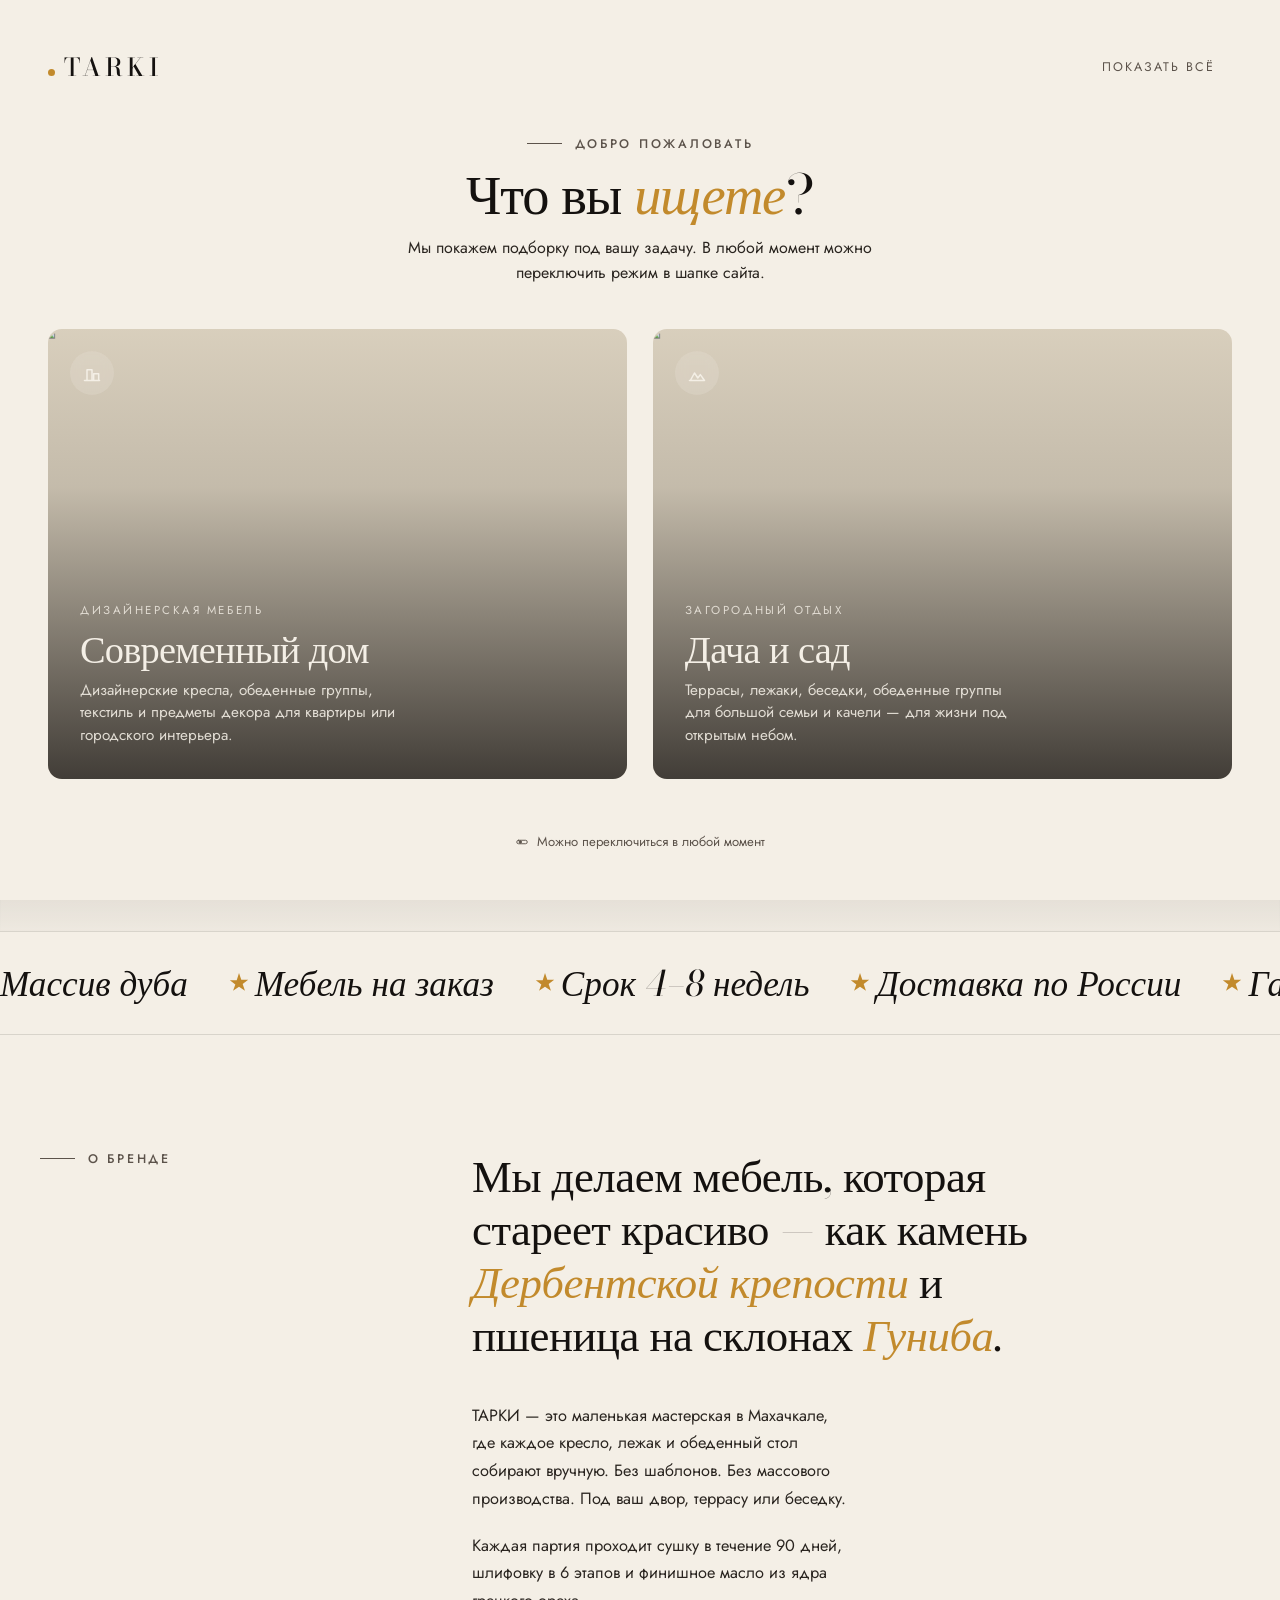
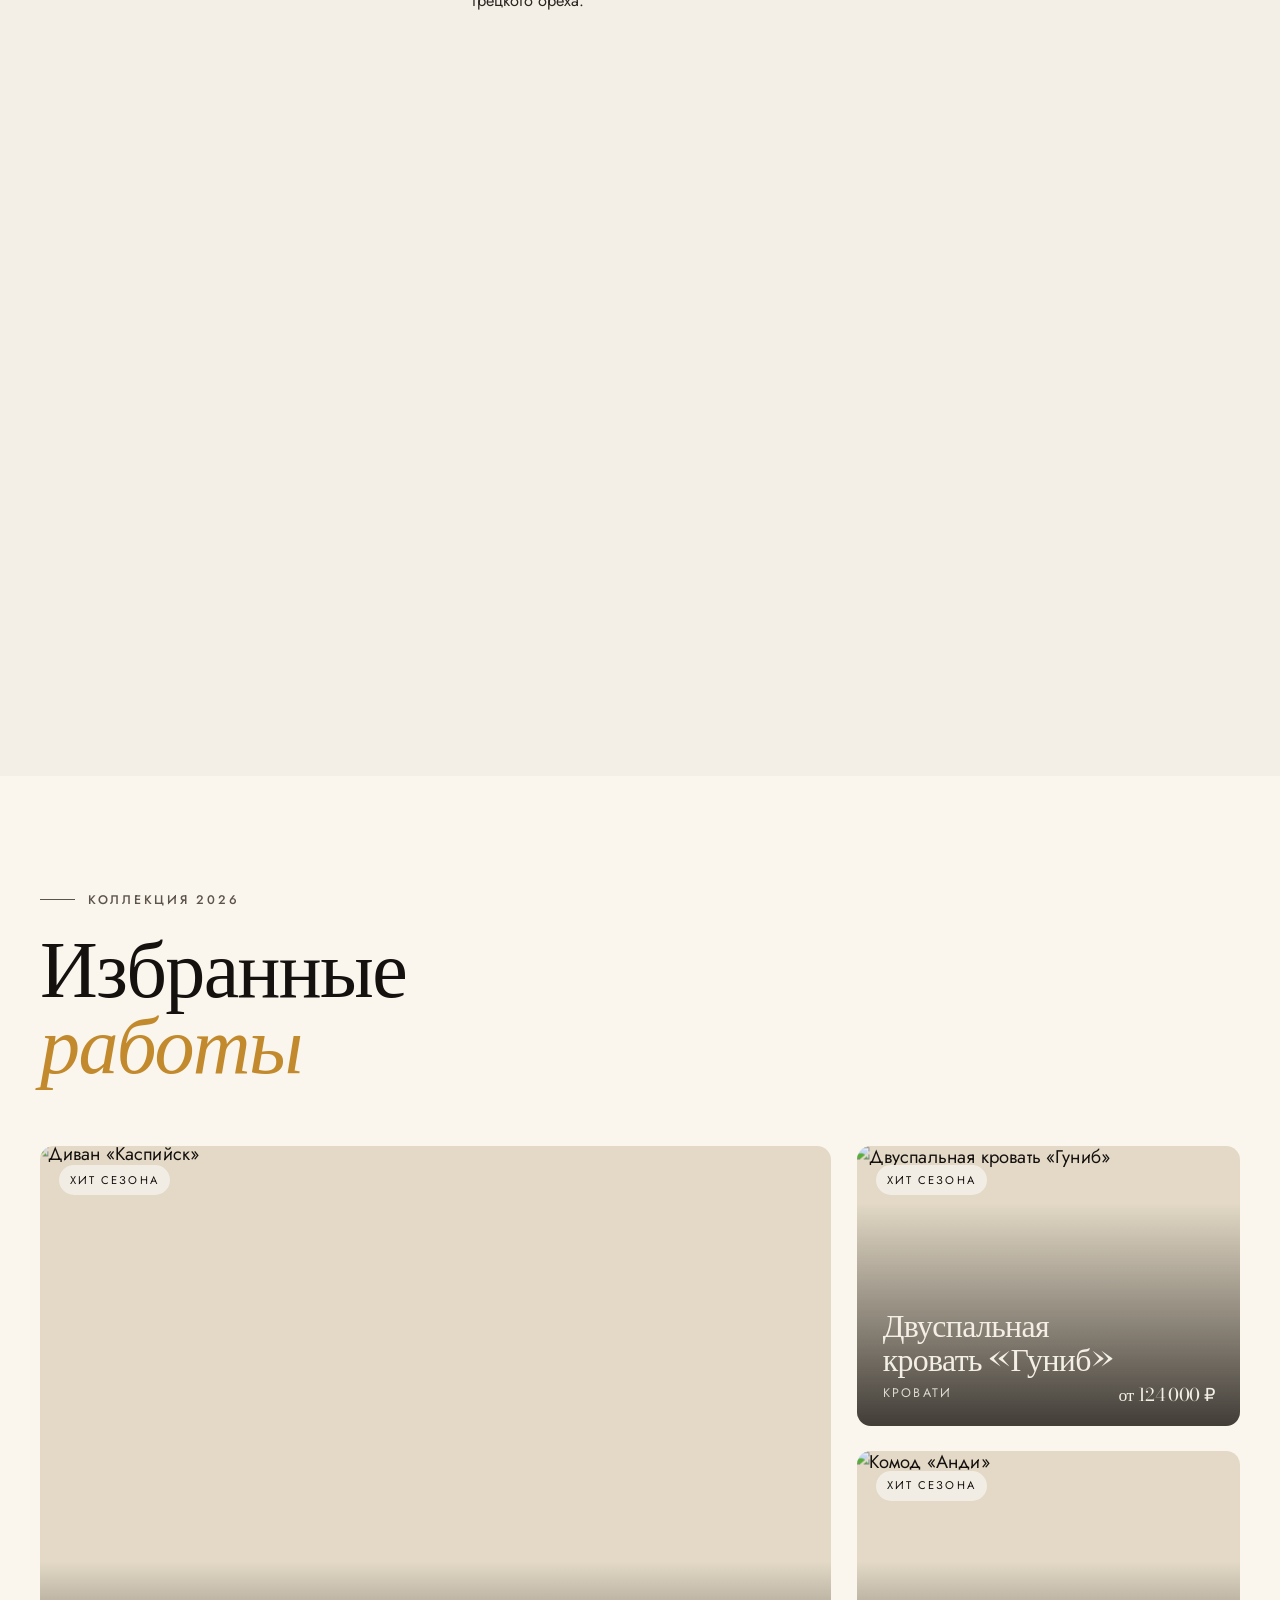
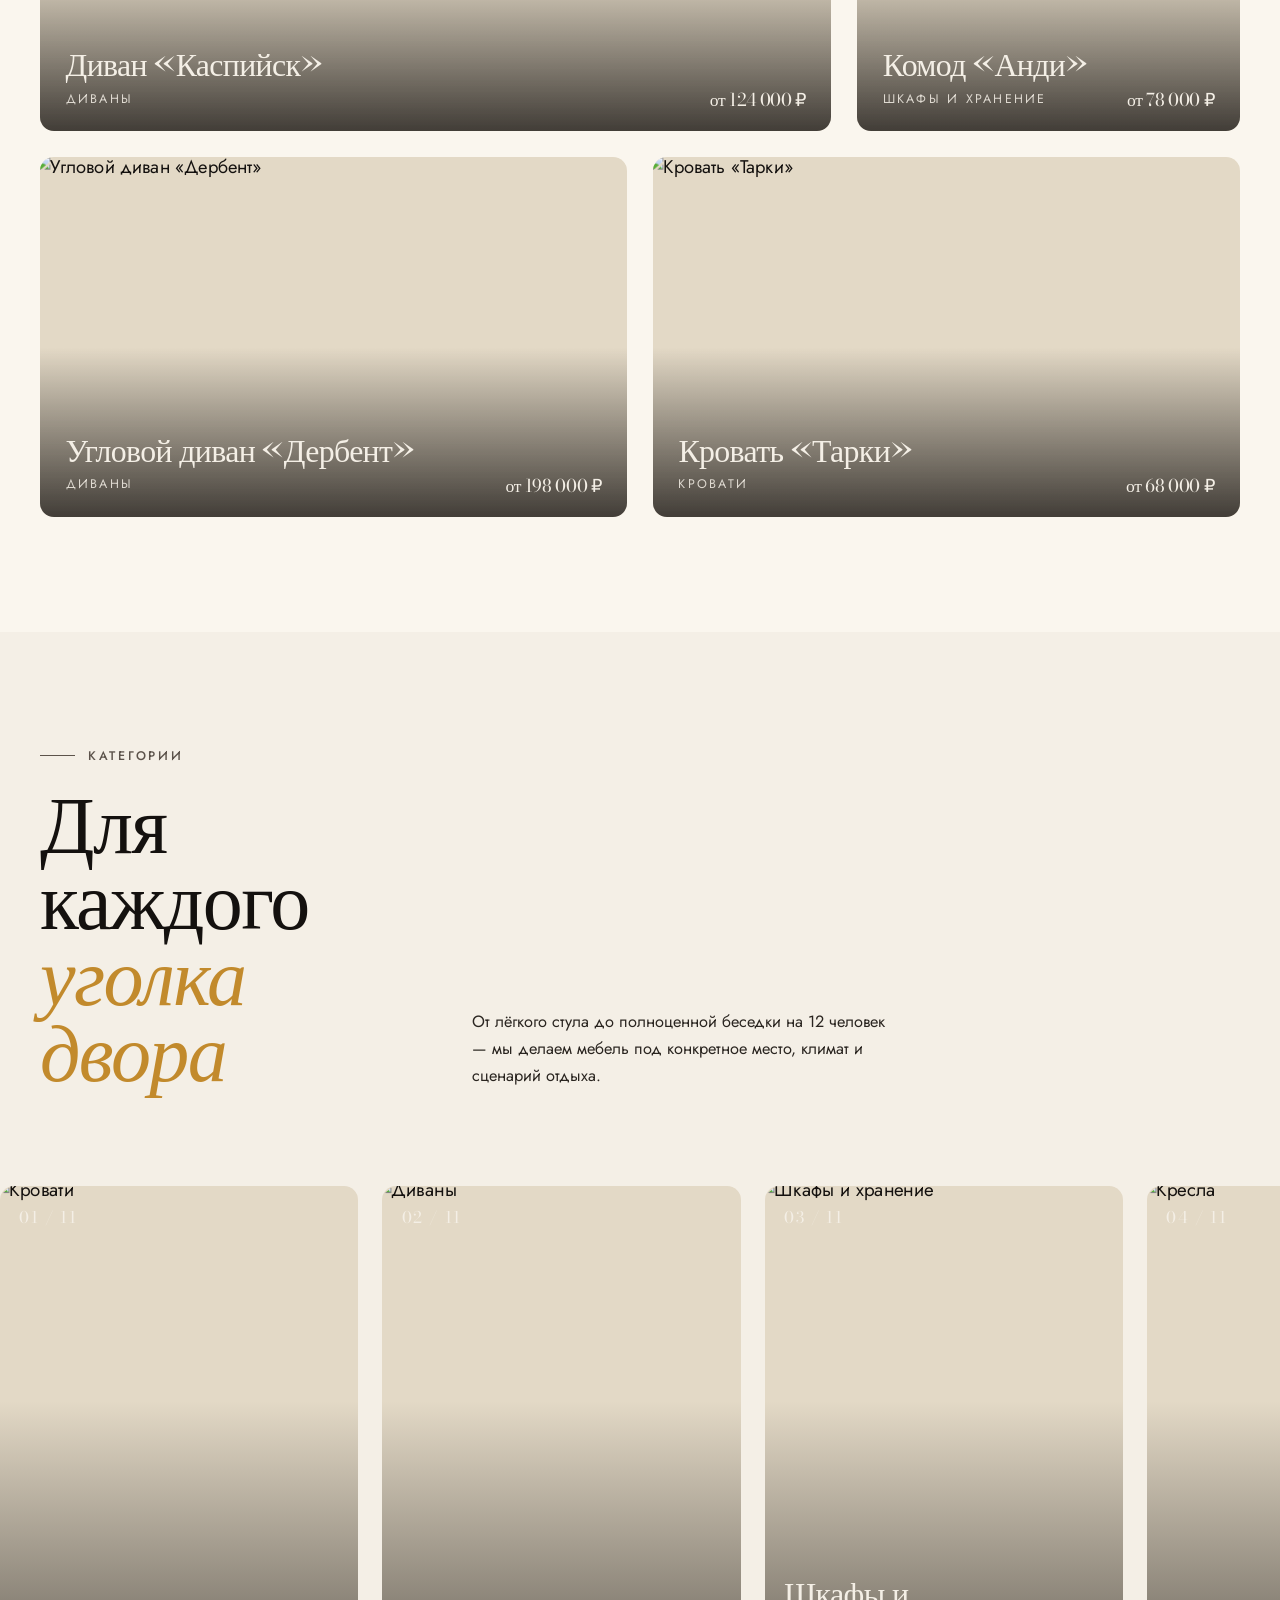
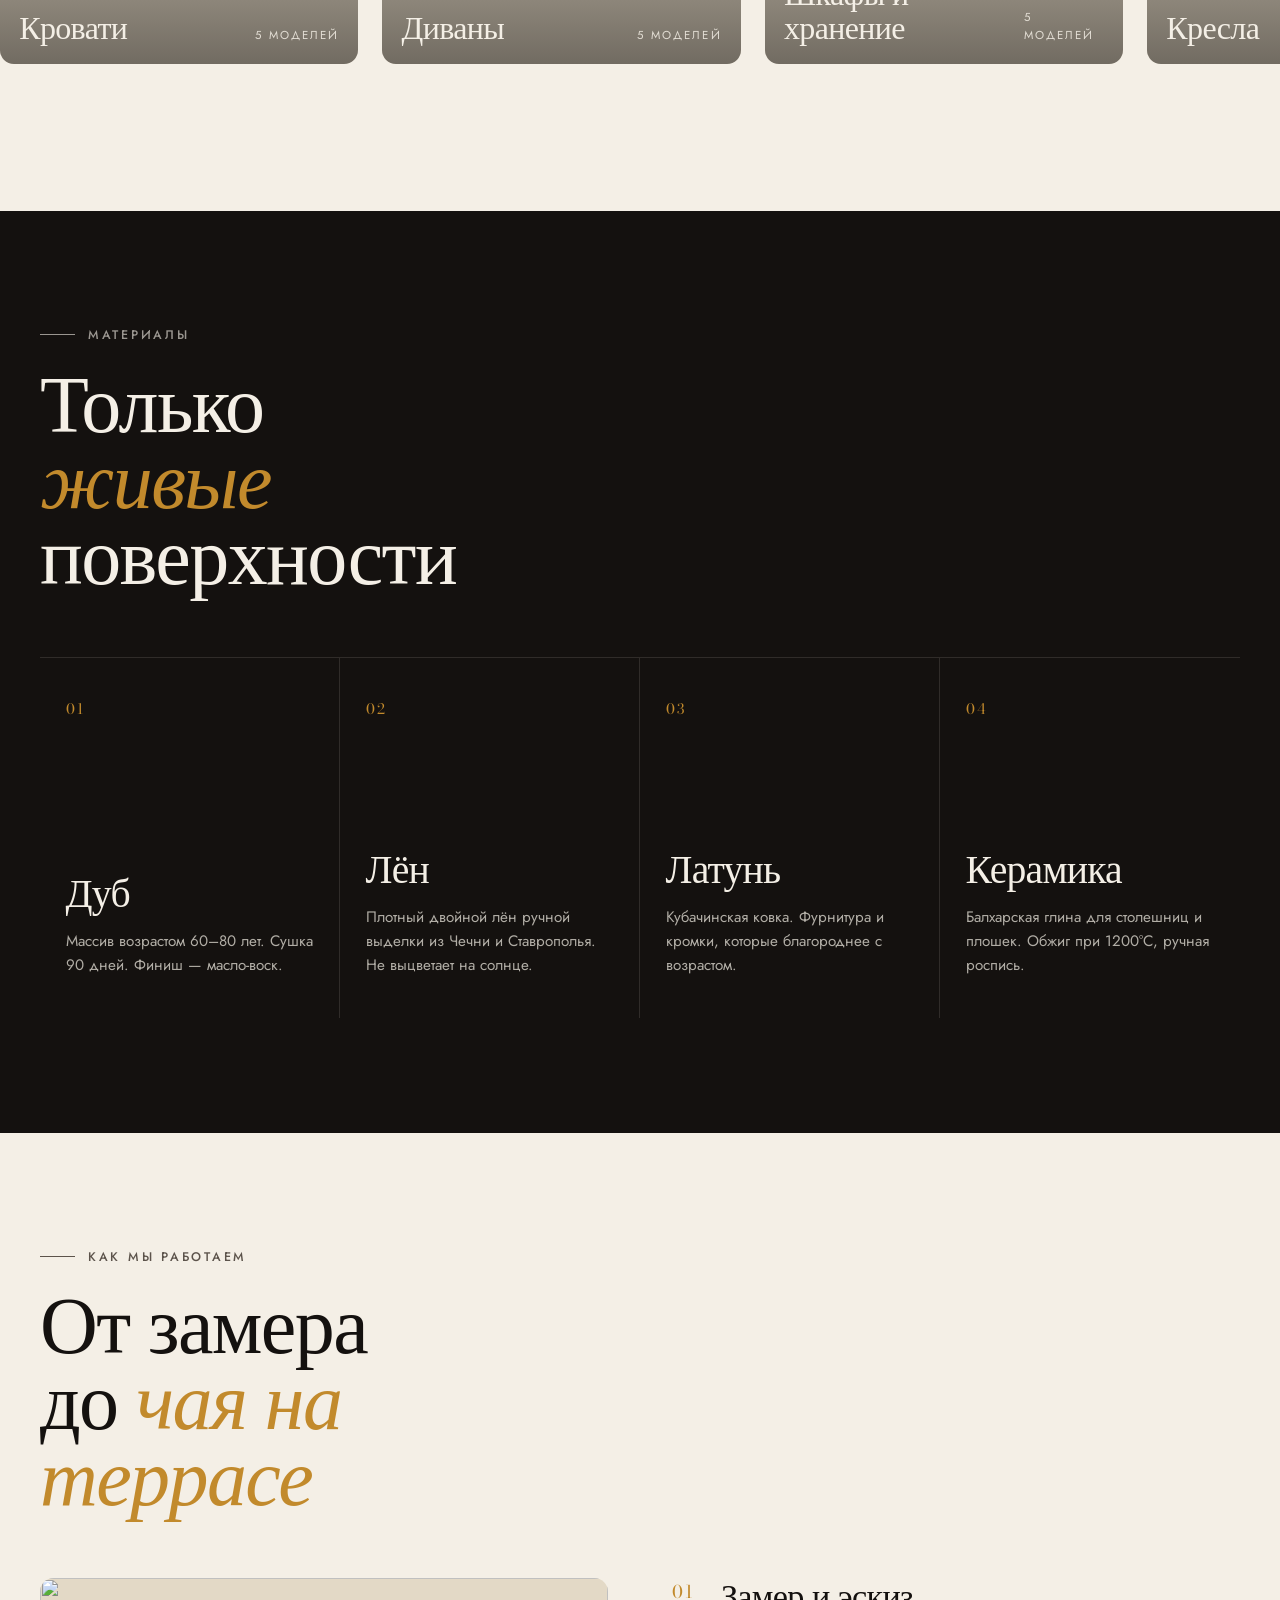
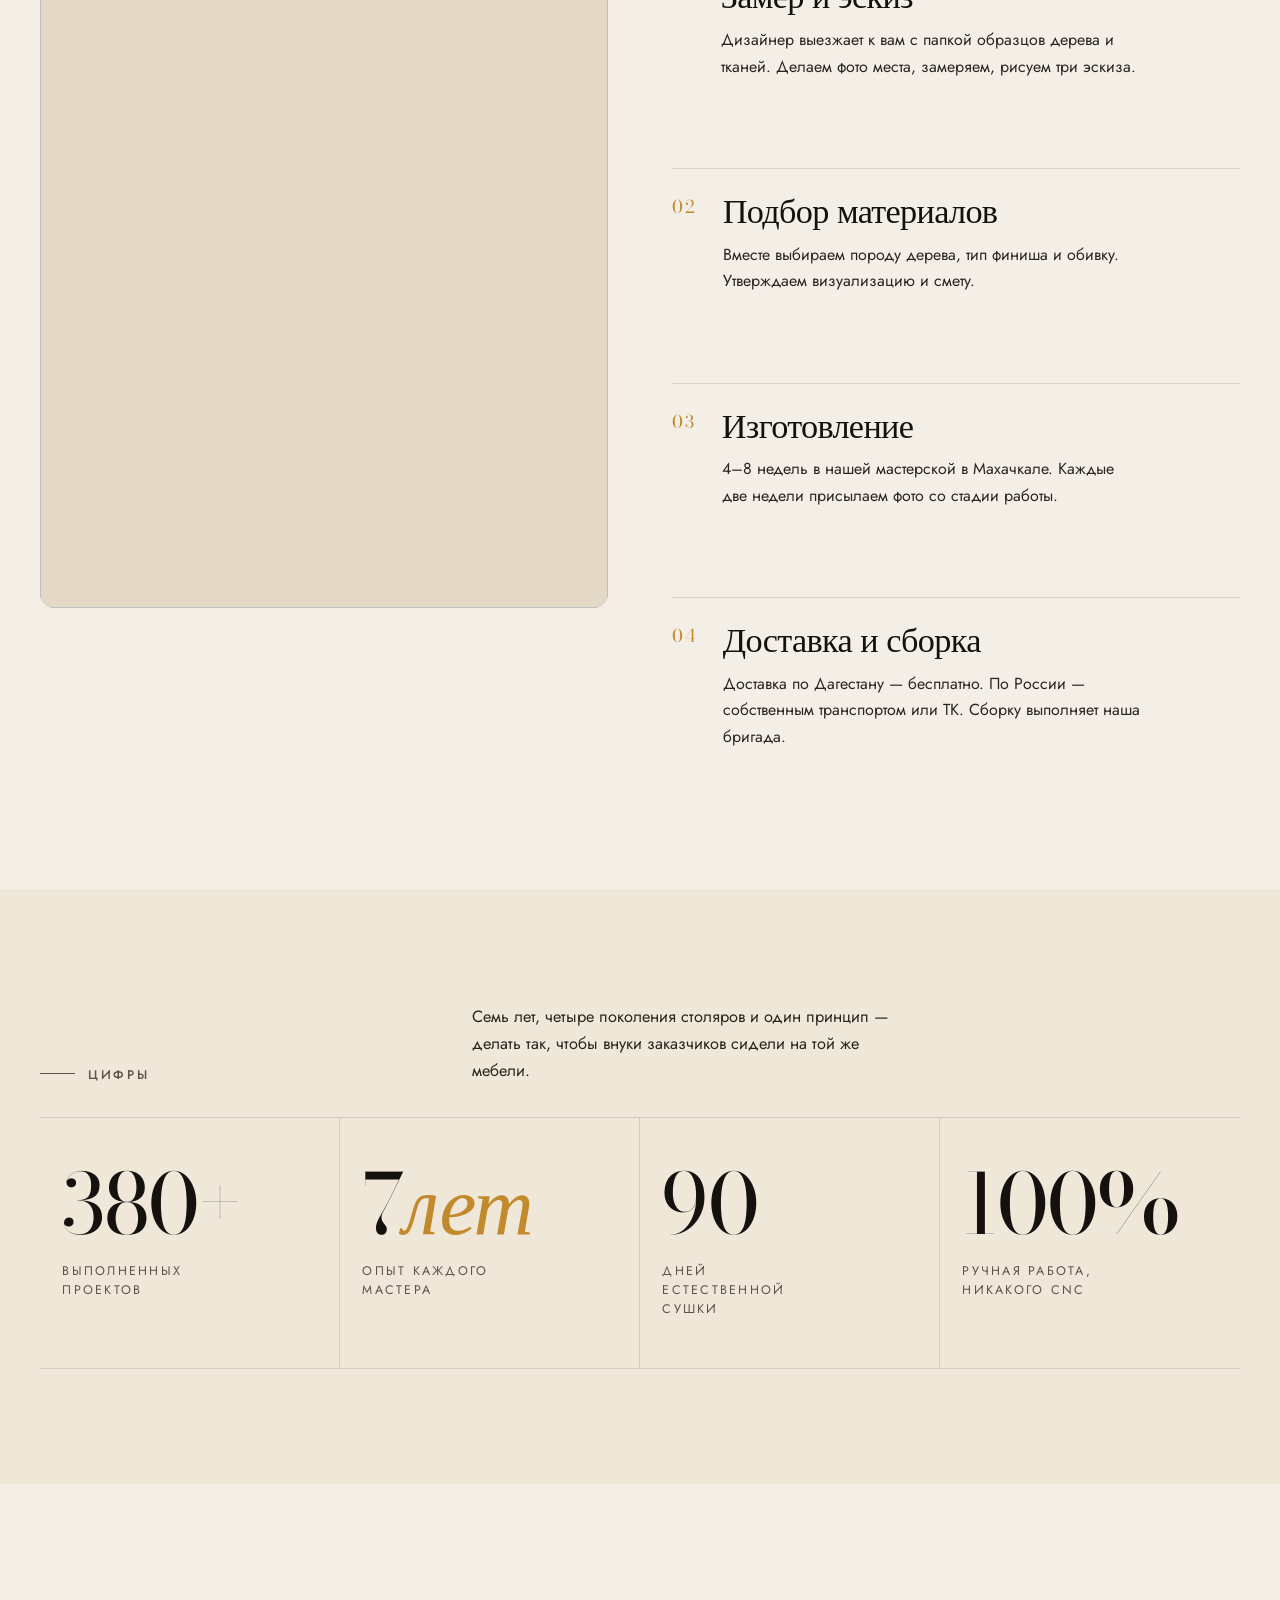
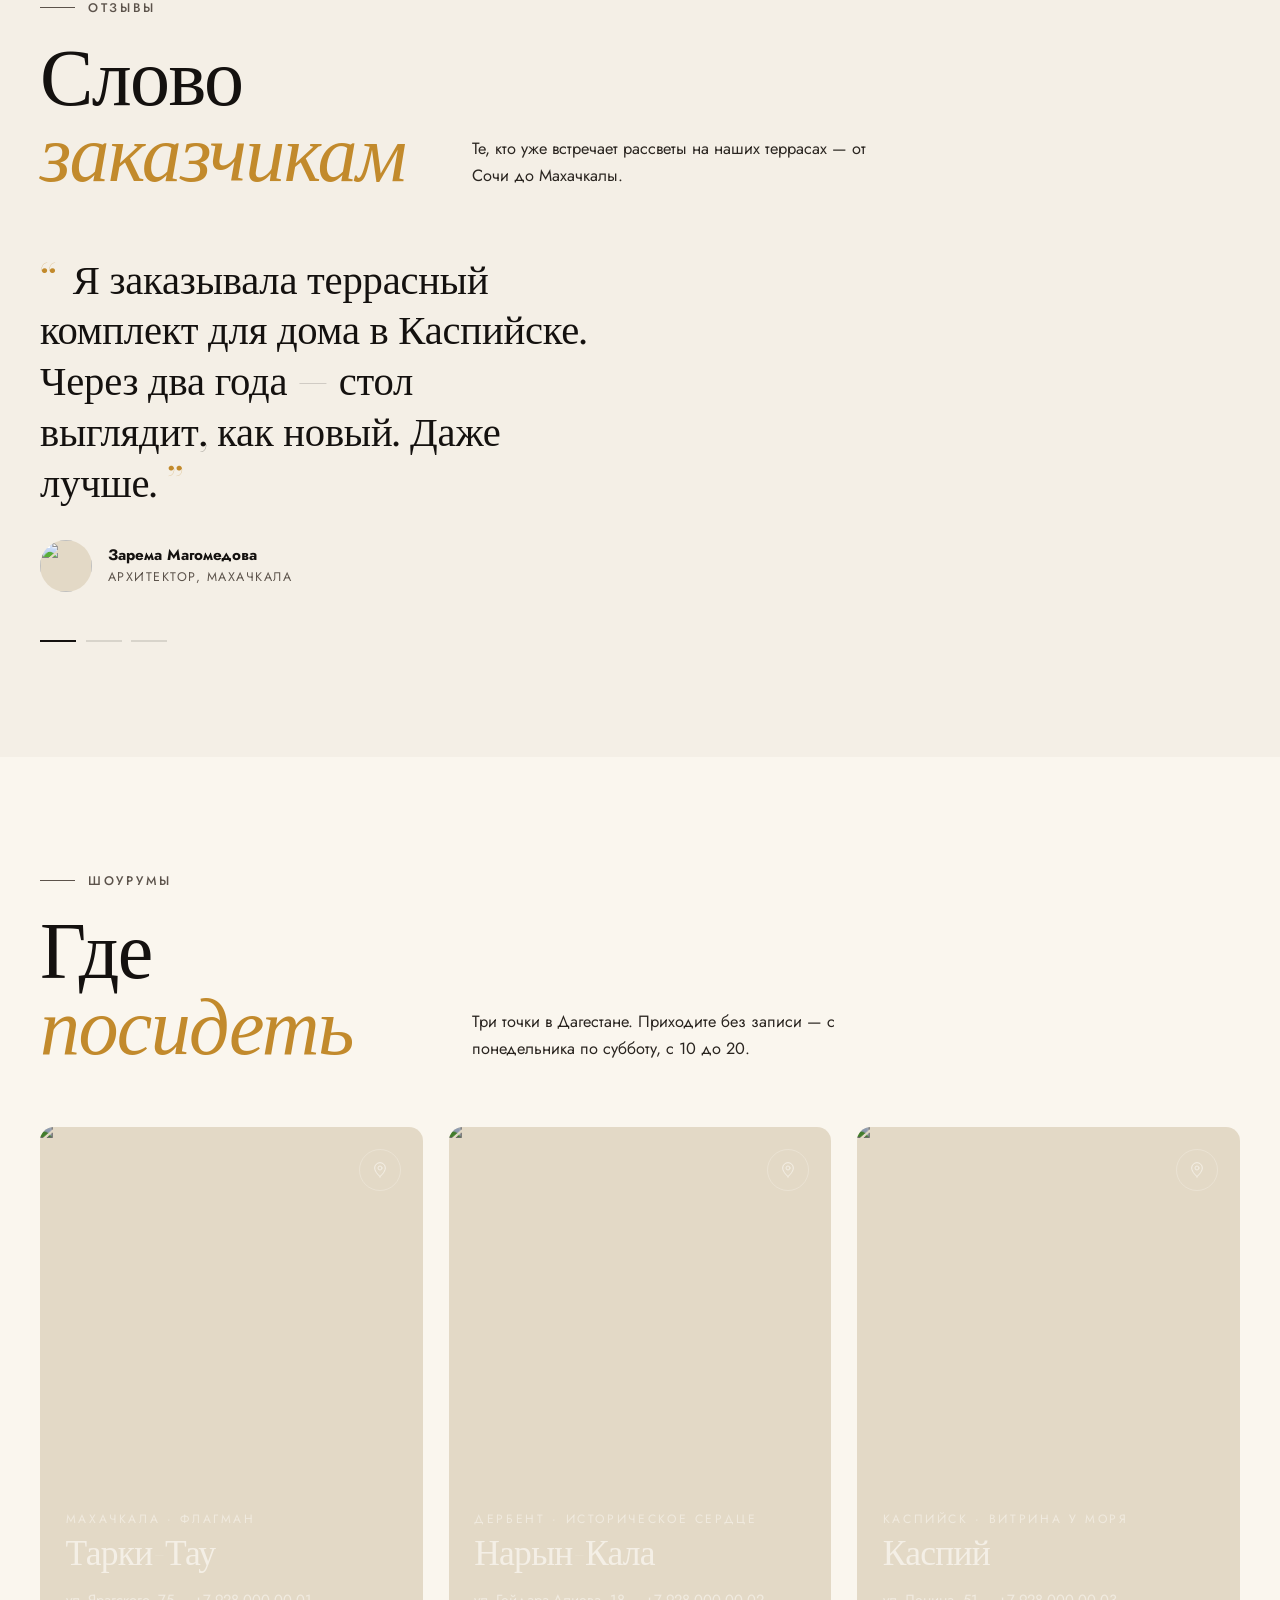
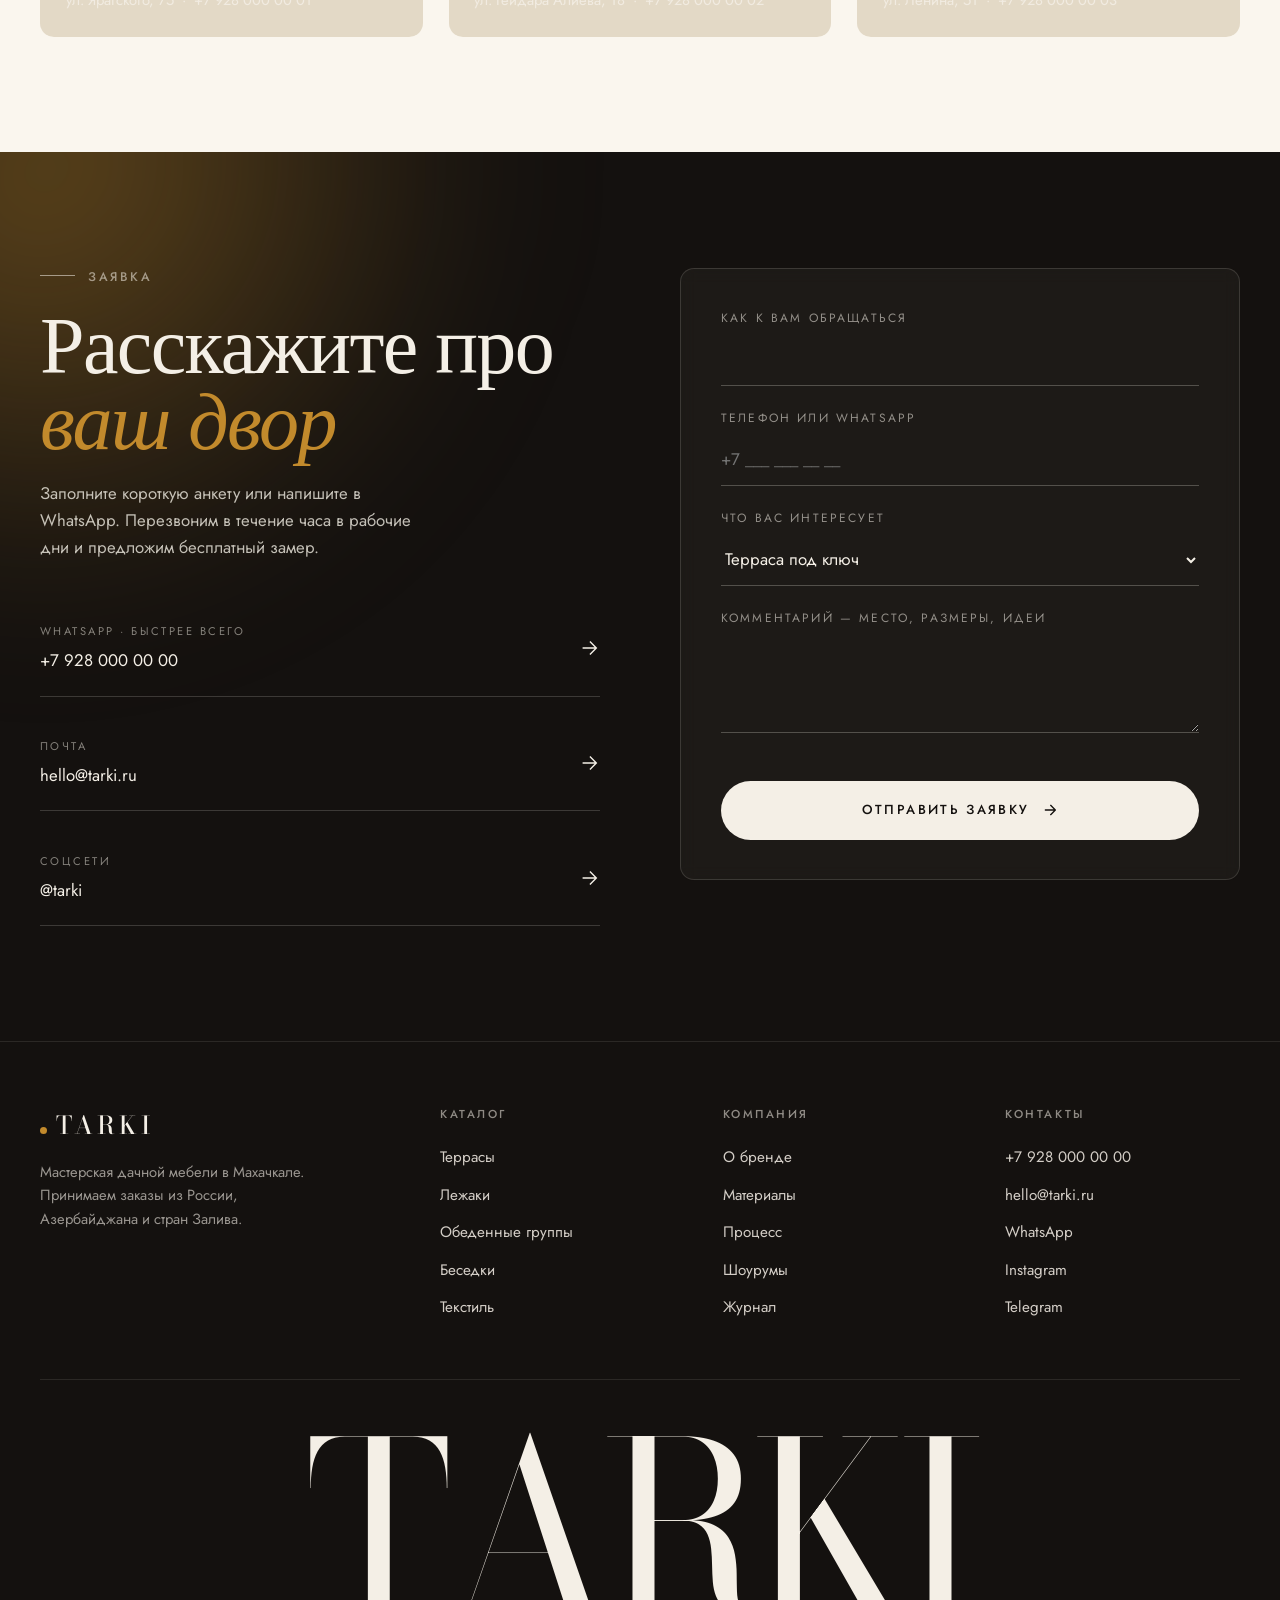
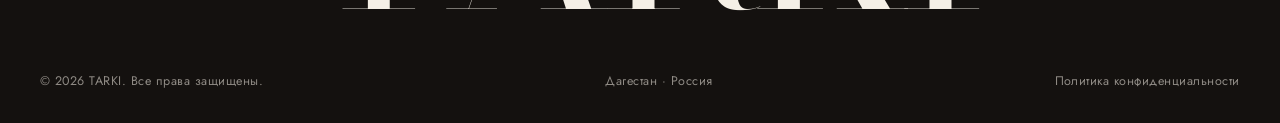
==== index.html @ 60099900 "Initial commit: TARKI furniture site Premium furniture brand site with dual home/dacha modes, full c" ====
<!DOCTYPE html>
<html lang="ru" data-lang="ru">
<head>
  <meta charset="UTF-8" />
  <meta name="viewport" content="width=device-width, initial-scale=1, viewport-fit=cover" />
  <meta name="theme-color" content="#14110F" />
  <meta http-equiv="Cache-Control" content="no-cache, no-store, must-revalidate" />
  <meta http-equiv="Pragma" content="no-cache" />
  <meta http-equiv="Expires" content="0" />
  <meta name="description" data-ru="ТАРКИ — дачная мебель ручной работы из Дагестана. Премиальные коллекции для террасы, сада и беседки." data-en="TARKI — handcrafted garden furniture from Dagestan. Premium collections for terraces, gardens and pavilions." content="ТАРКИ — дачная мебель ручной работы из Дагестана." />
  <title data-ru="ТАРКИ — Дачная мебель ручной работы. Дагестан" data-en="TARKI — Handcrafted garden furniture. Dagestan">ТАРКИ — Дачная мебель ручной работы. Дагестан</title>

  <link rel="preconnect" href="https://fonts.googleapis.com" />
  <link rel="preconnect" href="https://fonts.gstatic.com" crossorigin />
  <link rel="preconnect" href="https://images.unsplash.com" />
  <link
    href="https://fonts.googleapis.com/css2?family=Bodoni+Moda:ital,opsz,wght@0,6..96,400..700;1,6..96,400..700&family=Jost:wght@300;400;500;600&family=Yeseva+One&family=Spectral:ital,wght@0,300;0,400;0,500;0,600;1,400;1,500&family=Caveat:wght@500;600&display=swap"
    rel="stylesheet"
  />
  <link rel="stylesheet" href="styles.css" />
  <link rel="stylesheet" href="welcome.css" />
</head>
<body>
  <!-- film grain overlay -->
  <div class="noise" aria-hidden="true"></div>

  <!-- custom cursor (desktop only via CSS) -->
  <div class="cursor" aria-hidden="true"></div>
  <div class="cursor-dot" aria-hidden="true"></div>

  <!-- ============================================================
       NAV
       ============================================================ -->
  <header class="nav" id="nav">
    <a href="#" class="brand" aria-label="TARKI">
      <span class="dot"></span>
      <span>TARKI</span>
    </a>

    <nav class="nav-menu" aria-label="Main">
      <a href="catalog.html" data-ru="Каталог" data-en="Catalog">Каталог</a>
      <a href="#manifesto" data-ru="О бренде" data-en="Studio">О бренде</a>
      <a href="#materials" data-ru="Материалы" data-en="Materials">Материалы</a>
      <a href="#process" data-ru="Процесс" data-en="Process">Процесс</a>
      <a href="#showrooms" data-ru="Шоурумы" data-en="Showrooms">Шоурумы</a>
    </nav>

    <div class="nav-right">
      <div class="mode" role="group" aria-label="Стиль сайта">
        <span class="mode-pill" id="modePill"></span>
        <button data-mode-btn="city" class="active" aria-pressed="true" title="Для дома · дизайнерская мебель">
          <svg viewBox="0 0 24 24" fill="none" stroke="currentColor" stroke-width="1.8" stroke-linecap="round" stroke-linejoin="round" aria-hidden="true"><path d="M3 21h18M6 21V8h6v13M14 21v-8h6v8"/></svg>
          <span class="mode-label" data-ru="Для дома" data-en="For home">Для дома</span>
        </button>
        <button data-mode-btn="country" aria-pressed="false" title="Для дачи · загородный отдых">
          <svg viewBox="0 0 24 24" fill="none" stroke="currentColor" stroke-width="1.8" stroke-linecap="round" stroke-linejoin="round" aria-hidden="true"><path d="M3 21h18M4 21l5-9 4 6 3-4 5 7"/></svg>
          <span class="mode-label" data-ru="Для дачи" data-en="For dacha">Для дачи</span>
        </button>
      </div>
      <div class="lang" role="group" aria-label="Language">
        <button data-lang-btn="ru" class="active" aria-pressed="true">RU</button>
        <span class="sep">/</span>
        <button data-lang-btn="en" aria-pressed="false">EN</button>
      </div>
      <a class="btn-wa" href="https://wa.me/79280000000" data-magnetic target="_blank" rel="noopener">
        <svg viewBox="0 0 24 24" fill="currentColor" aria-hidden="true">
          <path d="M17.472 14.382c-.297-.149-1.758-.867-2.03-.967-.273-.099-.471-.148-.67.15-.197.297-.767.966-.94 1.164-.173.199-.347.223-.644.075-.297-.15-1.255-.463-2.39-1.475-.883-.788-1.48-1.761-1.653-2.059-.173-.297-.018-.458.13-.606.134-.133.298-.347.446-.52.149-.174.198-.298.298-.497.099-.198.05-.371-.025-.52-.075-.149-.669-1.612-.916-2.207-.242-.579-.487-.5-.669-.51-.173-.008-.371-.01-.57-.01-.198 0-.52.074-.792.372-.272.297-1.04 1.016-1.04 2.479 0 1.462 1.065 2.875 1.213 3.074.149.198 2.096 3.2 5.077 4.487.709.306 1.262.489 1.694.625.712.227 1.36.195 1.871.118.571-.085 1.758-.719 2.006-1.413.248-.694.248-1.289.173-1.413-.074-.124-.272-.198-.57-.347m-5.421 7.403h-.004a9.87 9.87 0 01-5.031-1.378l-.361-.214-3.741.982.998-3.648-.235-.374a9.86 9.86 0 01-1.51-5.26c.001-5.45 4.436-9.884 9.888-9.884 2.64 0 5.122 1.03 6.988 2.898a9.825 9.825 0 012.893 6.994c-.003 5.45-4.437 9.884-9.885 9.884m8.413-18.297A11.815 11.815 0 0012.05 0C5.495 0 .16 5.335.157 11.892c0 2.096.547 4.142 1.588 5.945L.057 24l6.305-1.654a11.882 11.882 0 005.683 1.448h.005c6.554 0 11.89-5.335 11.893-11.893A11.821 11.821 0 0020.885 3.488"/>
        </svg>
        <span data-ru="WhatsApp" data-en="WhatsApp">WhatsApp</span>
      </a>
      <button class="menu-toggle" aria-label="Меню" aria-expanded="false" id="menuToggle">
        <span></span><span></span>
      </button>
    </div>
  </header>

  <!-- mobile fullscreen panel -->
  <nav class="mobile-panel" aria-label="Mobile" id="mobilePanel">
    <a href="catalog.html"><span data-ru="01" data-en="01">01</span><span data-ru="Каталог" data-en="Catalog">Каталог</span></a>
    <a href="#manifesto"><span data-ru="02" data-en="02">02</span><span data-ru="О бренде" data-en="Studio">О бренде</span></a>
    <a href="#materials"><span data-ru="03" data-en="03">03</span><span data-ru="Материалы" data-en="Materials">Материалы</span></a>
    <a href="#process"><span data-ru="04" data-en="04">04</span><span data-ru="Процесс" data-en="Process">Процесс</span></a>
    <a href="#showrooms"><span data-ru="05" data-en="05">05</span><span data-ru="Шоурумы" data-en="Showrooms">Шоурумы</span></a>
    <a href="#contact"><span data-ru="06" data-en="06">06</span><span data-ru="Контакты" data-en="Contact">Контакты</span></a>
  </nav>

  <main>
    <!-- ============================================================
         HERO
         ============================================================ -->
    <section class="hero" id="hero">
      <div class="hero-bg" aria-hidden="true">
        <div class="hero-media">
          <img
            src="https://images.unsplash.com/photo-1600210492493-0946911123ea?auto=format&fit=crop&w=2400&q=80"
            alt=""
            fetchpriority="high"
            loading="eager"
          />
        </div>
      </div>

      <div class="hero-top">
        <div class="small">
          <span data-ru="EST. MMXIX — МАХАЧКАЛА" data-en="EST. MMXIX — MAKHACHKALA">EST. MMXIX — МАХАЧКАЛА</span>
          <span data-ru="Ручная работа. Натуральные материалы." data-en="Handcrafted. Natural materials.">Ручная работа. Натуральные материалы.</span>
        </div>
        <div class="small" style="text-align: right;">
          <span data-ru="Коллекция 2026" data-en="Collection 2026">Коллекция 2026</span>
          <span data-ru="48 моделей" data-en="48 pieces">48 моделей</span>
        </div>
      </div>

      <h1 class="hero-headline" aria-label="Дача как искусство">
        <span class="line"><span data-ru="Дача" data-en="A garden" data-ru-c="Аул" data-en-c="A village">Дача</span></span>
        <span class="line"><span data-ru="как" data-en="as" data-ru-c="как" data-en-c="as">как</span></span>
        <span class="line"><span data-ru="<em>искусство</em>" data-en="<em>art</em>" data-ru-c="<em>память</em>" data-en-c="<em>memory</em>"><em>искусство</em></span></span>
      </h1>

      <div class="hero-bottom">
        <p class="hero-tag"
           data-ru="Мебель для террас, садов и беседок, сделанная руками дагестанских мастеров из массива дуба, ясеня и липы."
           data-en="Furniture for terraces, gardens and pavilions, crafted by Dagestani artisans from solid oak, ash and linden."
           data-ru-c="Простая дачная мебель — для гостей у самовара, для долгих ужинов под виноградной лозой, для чая после жаркого дня."
           data-en-c="Honest country furniture — for guests around the samovar, for long suppers under the grapevine, for tea after a hot day.">
          Мебель для террас, садов и беседок, сделанная руками дагестанских мастеров из массива дуба, ясеня и липы.
        </p>

        <div class="hero-cta-row">
          <a class="hero-cta" href="catalog.html" data-magnetic>
            <span data-ru="Смотреть коллекцию" data-en="Browse collection">Смотреть коллекцию</span>
            <span class="arrow">
              <svg viewBox="0 0 24 24" fill="none" stroke="currentColor" stroke-width="2" stroke-linecap="round" stroke-linejoin="round"><path d="M5 12h14M13 5l7 7-7 7"/></svg>
            </span>
          </a>
        </div>
      </div>

      <div class="scroll-cue" aria-hidden="true">
        <span data-ru="Прокрутить" data-en="Scroll">Прокрутить</span>
        <span class="bar"></span>
      </div>
    </section>

    <!-- ============================================================
         MARQUEE
         ============================================================ -->
    <section class="marquee" aria-hidden="true">
      <div class="marquee-track" id="marqueeTrack">
        <!-- duplicated in JS for seamless loop -->
        <div class="marquee-set">
          <span class="marquee-item">Массив дуба <svg class="star" viewBox="0 0 24 24" fill="currentColor"><path d="M12 1l2.5 7.5H22l-6 4.5 2.5 7.5L12 16l-6.5 4.5L8 13.5 2 9h7.5z"/></svg></span>
          <span class="marquee-item">Мебель на заказ <svg class="star" viewBox="0 0 24 24" fill="currentColor"><path d="M12 1l2.5 7.5H22l-6 4.5 2.5 7.5L12 16l-6.5 4.5L8 13.5 2 9h7.5z"/></svg></span>
          <span class="marquee-item">Срок 4–8 недель <svg class="star" viewBox="0 0 24 24" fill="currentColor"><path d="M12 1l2.5 7.5H22l-6 4.5 2.5 7.5L12 16l-6.5 4.5L8 13.5 2 9h7.5z"/></svg></span>
          <span class="marquee-item">Доставка по России <svg class="star" viewBox="0 0 24 24" fill="currentColor"><path d="M12 1l2.5 7.5H22l-6 4.5 2.5 7.5L12 16l-6.5 4.5L8 13.5 2 9h7.5z"/></svg></span>
          <span class="marquee-item">Гарантия 7 лет <svg class="star" viewBox="0 0 24 24" fill="currentColor"><path d="M12 1l2.5 7.5H22l-6 4.5 2.5 7.5L12 16l-6.5 4.5L8 13.5 2 9h7.5z"/></svg></span>
        </div>
      </div>
    </section>

    <!-- ============================================================
         MANIFESTO
         ============================================================ -->
    <section class="manifesto" id="manifesto">
      <div class="container">
        <div class="manifesto-head">
          <div data-reveal>
            <p class="eyebrow" data-ru="О бренде" data-en="About">О бренде</p>
          </div>
          <div>
            <p class="manifesto-text serif" data-reveal>
              <span
                data-ru="Мы делаем мебель, которая стареет красиво — как камень <em>Дербентской крепости</em> и пшеница на склонах <em>Гуниба</em>."
                data-en="We make furniture that ages beautifully — like the stones of <em>Derbent citadel</em> and wheat on the slopes of <em>Gunib</em>."
                data-ru-c="Дед делал стол. Отец — лавки. Теперь делаем мы — то, что простоит <em>сто лет</em> и пахнет <em>солнцем</em>."
                data-en-c="Grandfather made the table. Father made the benches. Now we make — what will stand <em>a hundred years</em> and smell of <em>sun</em>."
              >Мы делаем мебель, которая стареет красиво — как камень <em>Дербентской крепости</em> и пшеница на склонах <em>Гуниба</em>.</span>
            </p>
            <div class="manifesto-side" style="margin-top: 2.5rem; max-width: 42ch;">
              <p data-reveal data-ru="ТАРКИ — это маленькая мастерская в Махачкале, где каждое кресло, лежак и обеденный стол собирают вручную. Без шаблонов. Без массового производства. Под ваш двор, террасу или беседку." data-en="TARKI is a small workshop in Makhachkala where every chair, lounger and dining table is assembled by hand. No templates. No mass production. Built for your yard, terrace or pavilion.">
                ТАРКИ — это маленькая мастерская в Махачкале, где каждое кресло, лежак и обеденный стол собирают вручную. Без шаблонов. Без массового производства. Под ваш двор, террасу или беседку.
              </p>
              <p data-reveal data-ru="Каждая партия проходит сушку в течение 90 дней, шлифовку в 6 этапов и финишное масло из ядра грецкого ореха." data-en="Every batch is air-dried for 90 days, sanded through 6 stages and finished with walnut-kernel oil.">
                Каждая партия проходит сушку в течение 90 дней, шлифовку в 6 этапов и финишное масло из ядра грецкого ореха.
              </p>
            </div>
          </div>
        </div>

        <div class="manifesto-grid">
          <div class="m-img" data-reveal="mask">
            <img src="https://images.unsplash.com/photo-1505691938895-1758d7feb511?auto=format&fit=crop&w=1200&q=80" alt="Workshop wood" loading="lazy" />
          </div>
          <div class="m-img" data-reveal="mask" style="--reveal-delay: 0.15s">
            <img src="https://images.unsplash.com/photo-1505691938895-1758d7feb511?auto=format&fit=crop&w=1200&q=80" alt="Outdoor lounge" loading="lazy" />
          </div>
          <div class="m-img" data-reveal="mask" style="--reveal-delay: 0.3s">
            <img src="https://images.unsplash.com/photo-1416879595882-3373a0480b5b?auto=format&fit=crop&w=900&q=80" alt="Mountain landscape" loading="lazy" />
          </div>
        </div>
      </div>
    </section>

    <!-- ============================================================
         COLLECTION
         ============================================================ -->
    <section class="collection" id="collection">
      <div class="container">
        <div class="section-head">
          <div data-reveal>
            <p class="eyebrow" data-ru="Коллекция 2026" data-en="Collection 2026">Коллекция 2026</p>
            <h2 class="serif" style="margin-top: 1.2rem;" data-ru="Избранные <em>работы</em>" data-en="Featured <em>pieces</em>">Избранные <em>работы</em></h2>
          </div>
          <div class="head-side" data-reveal data-ru="Шесть штучных моделей сезона. Каждая — собрана и отшлифована вручную. Ткани, фурнитура и порода дерева подбираются под заказчика." data-en="Six signature pieces of the season. Each is assembled and sanded by hand. Fabric, hardware and wood species are chosen per client.">
            Шесть штучных моделей сезона. Каждая — собрана и отшлифована вручную. Ткани, фурнитура и порода дерева подбираются под заказчика.
          </div>
        </div>

        <!-- Slots filled by homepage.js based on the current site mode.
             Markup stays static so layout doesn't shift on JS hydration;
             the script swaps `href` + inner content per slot. -->
        <div class="collection-grid" id="featuredGrid">
          <a class="product product--lg"     href="catalog.html" data-featured-slot data-reveal></a>
          <a class="product product--md"     href="catalog.html" data-featured-slot data-reveal style="--reveal-delay: 0.1s"></a>
          <a class="product product--md"     href="catalog.html" data-featured-slot data-reveal style="--reveal-delay: 0.2s"></a>
          <a class="product product--wide"   href="catalog.html" data-featured-slot data-reveal></a>
          <a class="product product--narrow" href="catalog.html" data-featured-slot data-reveal style="--reveal-delay: 0.15s"></a>
        </div>
      </div>
    </section>

    <!-- ============================================================
         CATEGORIES — horizontal rail
         ============================================================ -->
    <section class="categories" id="categories">
      <div class="container">
        <div class="section-head">
          <div data-reveal>
            <p class="eyebrow" data-ru="Категории" data-en="Categories">Категории</p>
            <h2 class="serif" style="margin-top: 1.2rem;" data-ru="Для каждого <em>уголка двора</em>" data-en="For every <em>corner of your garden</em>">Для каждого <em>уголка двора</em></h2>
          </div>
          <div class="head-side" data-reveal data-ru="От лёгкого стула до полноценной беседки на 12 человек — мы делаем мебель под конкретное место, климат и сценарий отдыха." data-en="From a single chair to a 12-person pavilion — we build for a specific place, climate and ritual.">
            От лёгкого стула до полноценной беседки на 12 человек — мы делаем мебель под конкретное место, климат и сценарий отдыха.
          </div>
        </div>
      </div>

      <!-- Cards filled by homepage.js: TARKI_AFFINITY.categoriesByMode(mode)
           orders subcategories by mode-relevance so the rail's first
           visible cards always match what the user just signalled. -->
      <div class="cat-rail" data-drag-rail id="catRail"></div>
    </section>

    <!-- ============================================================
         MATERIALS
         ============================================================ -->
    <section class="materials" id="materials">
      <div class="container">
        <div class="section-head">
          <div data-reveal>
            <p class="eyebrow" data-ru="Материалы" data-en="Materials">Материалы</p>
            <h2 class="serif" style="margin-top: 1.2rem;" data-ru="Только <em>живые</em> поверхности" data-en="Only <em>living</em> surfaces">Только <em>живые</em> поверхности</h2>
          </div>
          <div class="head-side" data-reveal data-ru="Никакого МДФ, ЛДСП и пластиковой ротанговой подделки. Только массив, натуральный лён, шерсть, латунь и керамика дагестанских мастеров." data-en="No MDF, particleboard or plastic rattan. Only solid wood, natural linen, wool, brass and ceramics from Dagestani artisans.">
            Никакого МДФ, ЛДСП и пластиковой ротанговой подделки. Только массив, натуральный лён, шерсть, латунь и керамика дагестанских мастеров.
          </div>
        </div>

        <div class="mat-grid">
          <div class="mat" data-reveal>
            <div class="mat-img"><img src="https://picsum.photos/seed/tarki-oak/800/1000" alt="" loading="lazy"/></div>
            <span class="num">01</span>
            <h4 class="serif" data-ru="Дуб" data-en="Oak">Дуб</h4>
            <p data-ru="Массив возрастом 60–80 лет. Сушка 90 дней. Финиш — масло-воск." data-en="60–80 year old solid wood. 90-day air-drying. Oil-wax finish.">Массив возрастом 60–80 лет. Сушка 90 дней. Финиш — масло-воск.</p>
          </div>
          <div class="mat" data-reveal style="--reveal-delay: 0.1s">
            <div class="mat-img"><img src="https://picsum.photos/seed/tarki-linen/800/1000" alt="" loading="lazy"/></div>
            <span class="num">02</span>
            <h4 class="serif" data-ru="Лён" data-en="Linen">Лён</h4>
            <p data-ru="Плотный двойной лён ручной выделки из Чечни и Ставрополья. Не выцветает на солнце." data-en="Heavy double-woven linen from Chechnya and Stavropol. Sun-stable.">Плотный двойной лён ручной выделки из Чечни и Ставрополья. Не выцветает на солнце.</p>
          </div>
          <div class="mat" data-reveal style="--reveal-delay: 0.2s">
            <div class="mat-img"><img src="https://picsum.photos/seed/tarki-brass/800/1000" alt="" loading="lazy"/></div>
            <span class="num">03</span>
            <h4 class="serif" data-ru="Латунь" data-en="Brass">Латунь</h4>
            <p data-ru="Кубачинская ковка. Фурнитура и кромки, которые благороднее с возрастом." data-en="Kubachi-forged. Hardware and edges that grow nobler with age.">Кубачинская ковка. Фурнитура и кромки, которые благороднее с возрастом.</p>
          </div>
          <div class="mat" data-reveal style="--reveal-delay: 0.3s">
            <div class="mat-img"><img src="https://picsum.photos/seed/tarki-ceramic/800/1000" alt="" loading="lazy"/></div>
            <span class="num">04</span>
            <h4 class="serif" data-ru="Керамика" data-en="Ceramics">Керамика</h4>
            <p data-ru="Балхарская глина для столешниц и плошек. Обжиг при 1200°C, ручная роспись." data-en="Balkhar clay for tabletops and bowls. Fired at 1200°C, hand-painted.">Балхарская глина для столешниц и плошек. Обжиг при 1200°C, ручная роспись.</p>
          </div>
        </div>
      </div>
    </section>

    <!-- ============================================================
         PROCESS — sticky
         ============================================================ -->
    <section class="process" id="process">
      <div class="container">
        <div class="section-head">
          <div data-reveal>
            <p class="eyebrow" data-ru="Как мы работаем" data-en="How we work">Как мы работаем</p>
            <h2 class="serif" style="margin-top: 1.2rem;" data-ru="От замера до <em>чая на террасе</em>" data-en="From measurement to <em>tea on the terrace</em>">От замера до <em>чая на террасе</em></h2>
          </div>
          <div class="head-side" data-reveal data-ru="Полный цикл — от первого замера до сборки на вашем участке. Обычно занимает 6–10 недель." data-en="Full cycle — from first measurement to on-site assembly. Usually 6–10 weeks.">
            Полный цикл — от первого замера до сборки на вашем участке. Обычно занимает 6–10 недель.
          </div>
        </div>

        <div class="process-wrap">
          <div class="process-sticky">
            <div class="process-sticky-imgs" id="processImgs">
              <img class="active" src="https://images.unsplash.com/photo-1505691938895-1758d7feb511?auto=format&fit=crop&w=1200&q=80" alt="" loading="lazy"/>
              <img src="https://images.unsplash.com/photo-1505691938895-1758d7feb511?auto=format&fit=crop&w=1200&q=80" alt="" loading="lazy"/>
              <img src="https://images.unsplash.com/photo-1567538096630-e0c55bd6374c?auto=format&fit=crop&w=1200&q=80" alt="" loading="lazy"/>
              <img src="https://images.unsplash.com/photo-1540574163026-643ea20ade25?auto=format&fit=crop&w=1200&q=80" alt="" loading="lazy"/>
            </div>
          </div>

          <div class="process-steps">
            <div class="step" data-step="0" data-reveal>
              <span class="step-num">01</span>
              <div>
                <h3 class="serif" data-ru="Замер и эскиз" data-en="Measure & sketch">Замер и эскиз</h3>
                <p data-ru="Дизайнер выезжает к вам с папкой образцов дерева и тканей. Делаем фото места, замеряем, рисуем три эскиза." data-en="Our designer comes to you with a portfolio of wood and fabric samples. We photograph the location, measure and sketch three options.">
                  Дизайнер выезжает к вам с папкой образцов дерева и тканей. Делаем фото места, замеряем, рисуем три эскиза.
                </p>
              </div>
            </div>
            <div class="step" data-step="1" data-reveal>
              <span class="step-num">02</span>
              <div>
                <h3 class="serif" data-ru="Подбор материалов" data-en="Material selection">Подбор материалов</h3>
                <p data-ru="Вместе выбираем породу дерева, тип финиша и обивку. Утверждаем визуализацию и смету." data-en="Together we choose the wood species, finish type and upholstery. Approve renderings and quote.">
                  Вместе выбираем породу дерева, тип финиша и обивку. Утверждаем визуализацию и смету.
                </p>
              </div>
            </div>
            <div class="step" data-step="2" data-reveal>
              <span class="step-num">03</span>
              <div>
                <h3 class="serif" data-ru="Изготовление" data-en="Crafting">Изготовление</h3>
                <p data-ru="4–8 недель в нашей мастерской в Махачкале. Каждые две недели присылаем фото со стадии работы." data-en="4–8 weeks in our Makhachkala workshop. Every two weeks we send photos from the bench.">
                  4–8 недель в нашей мастерской в Махачкале. Каждые две недели присылаем фото со стадии работы.
                </p>
              </div>
            </div>
            <div class="step" data-step="3" data-reveal>
              <span class="step-num">04</span>
              <div>
                <h3 class="serif" data-ru="Доставка и сборка" data-en="Delivery & assembly">Доставка и сборка</h3>
                <p data-ru="Доставка по Дагестану — бесплатно. По России — собственным транспортом или ТК. Сборку выполняет наша бригада." data-en="Free delivery across Dagestan. Across Russia — own transport or carrier. Our crew assembles on site.">
                  Доставка по Дагестану — бесплатно. По России — собственным транспортом или ТК. Сборку выполняет наша бригада.
                </p>
              </div>
            </div>
          </div>
        </div>
      </div>
    </section>

    <!-- ============================================================
         STATS
         ============================================================ -->
    <section class="stats">
      <div class="container">
        <div class="section-head" style="margin-bottom: 2rem;">
          <div data-reveal>
            <p class="eyebrow" data-ru="Цифры" data-en="Numbers">Цифры</p>
          </div>
          <div class="head-side" data-reveal data-ru="Семь лет, четыре поколения столяров и один принцип — делать так, чтобы внуки заказчиков сидели на той же мебели." data-en="Seven years, four generations of joiners, one principle — build it so the client's grandchildren sit on the same furniture.">
            Семь лет, четыре поколения столяров и один принцип — делать так, чтобы внуки заказчиков сидели на той же мебели.
          </div>
        </div>

        <div class="stats-grid">
          <div class="stat" data-reveal>
            <div class="num serif"><span data-counter="380">0</span>+</div>
            <div class="lbl" data-ru="Выполненных проектов" data-en="Completed projects">Выполненных проектов</div>
          </div>
          <div class="stat" data-reveal style="--reveal-delay: 0.1s">
            <div class="num serif"><span data-counter="7">0</span><em>лет</em></div>
            <div class="lbl" data-ru="Средний возраст столяра" data-en="Avg. joiner experience">Опыт каждого мастера</div>
          </div>
          <div class="stat" data-reveal style="--reveal-delay: 0.2s">
            <div class="num serif"><span data-counter="90">0</span></div>
            <div class="lbl" data-ru="Дней естественной сушки" data-en="Days of natural drying">Дней естественной сушки</div>
          </div>
          <div class="stat" data-reveal style="--reveal-delay: 0.3s">
            <div class="num serif"><span data-counter="100">0</span>%</div>
            <div class="lbl" data-ru="Ручная работа" data-en="Handcrafted">Ручная работа, никакого CNC</div>
          </div>
        </div>
      </div>
    </section>

    <!-- ============================================================
         TESTIMONIALS
         ============================================================ -->
    <section class="testimonials">
      <div class="container">
        <div class="section-head">
          <div data-reveal>
            <p class="eyebrow" data-ru="Отзывы" data-en="Reviews">Отзывы</p>
            <h2 class="serif" style="margin-top: 1.2rem;" data-ru="Слово <em>заказчикам</em>" data-en="From our <em>clients</em>">Слово <em>заказчикам</em></h2>
          </div>
          <div class="head-side" data-reveal data-ru="Те, кто уже встречает рассветы на наших террасах — от Сочи до Махачкалы." data-en="Those who already greet dawn on our terraces — from Sochi to Makhachkala.">
            Те, кто уже встречает рассветы на наших террасах — от Сочи до Махачкалы.
          </div>
        </div>

        <div class="testimonial-track" id="testimonials">
          <div class="t-card active">
            <blockquote class="serif" data-ru="Я заказывала террасный комплект для дома в Каспийске. Через два года — стол выглядит, как новый. Даже лучше." data-en="I ordered a terrace set for our Kaspiysk house. Two years on, the table looks new. Better than new.">
              Я заказывала террасный комплект для дома в Каспийске. Через два года — стол выглядит, как новый. Даже лучше.
            </blockquote>
            <div class="author">
              <div class="avatar"><img src="https://picsum.photos/seed/tarki-zarema/200/200" alt="" loading="lazy"/></div>
              <div>
                <strong data-ru="Зарема Магомедова" data-en="Zarema Magomedova">Зарема Магомедова</strong>
                <small data-ru="Архитектор, Махачкала" data-en="Architect, Makhachkala">Архитектор, Махачкала</small>
              </div>
            </div>
          </div>
          <div class="t-card">
            <blockquote class="serif" data-ru="Уровень внимания к деталям — на уровне европейских ателье, а цена в три раза честнее." data-en="Attention to detail rivals European ateliers — at a third of the price.">
              Уровень внимания к деталям — на уровне европейских ателье, а цена в три раза честнее.
            </blockquote>
            <div class="author">
              <div class="avatar"><img src="https://picsum.photos/seed/tarki-mikhail/200/200" alt="" loading="lazy"/></div>
              <div>
                <strong data-ru="Михаил Захаров" data-en="Mikhail Zakharov">Михаил Захаров</strong>
                <small data-ru="Девелопер, Сочи" data-en="Developer, Sochi">Девелопер, Сочи</small>
              </div>
            </div>
          </div>
          <div class="t-card">
            <blockquote class="serif" data-ru="Беседка стоит уже три зимы. Никаких трещин, скрипов, перекосов. Дерево живёт — а не разваливается." data-en="Our pavilion has stood three winters. No cracks, creaks, or warping. The wood is alive — not falling apart.">
              Беседка стоит уже три зимы. Никаких трещин, скрипов, перекосов. Дерево живёт — а не разваливается.
            </blockquote>
            <div class="author">
              <div class="avatar"><img src="https://picsum.photos/seed/tarki-timur/200/200" alt="" loading="lazy"/></div>
              <div>
                <strong data-ru="Тимур Алиев" data-en="Timur Aliev">Тимур Алиев</strong>
                <small data-ru="Ресторатор, Дербент" data-en="Restaurateur, Derbent">Ресторатор, Дербент</small>
              </div>
            </div>
          </div>
        </div>

        <div class="t-controls" id="tControls">
          <button class="t-dot active" aria-label="1"></button>
          <button class="t-dot" aria-label="2"></button>
          <button class="t-dot" aria-label="3"></button>
        </div>
      </div>
    </section>

    <!-- ============================================================
         SHOWROOMS
         ============================================================ -->
    <section class="showrooms" id="showrooms">
      <div class="container">
        <div class="section-head">
          <div data-reveal>
            <p class="eyebrow" data-ru="Шоурумы" data-en="Showrooms">Шоурумы</p>
            <h2 class="serif" style="margin-top: 1.2rem;" data-ru="Где <em>посидеть</em>" data-en="Where to <em>take a seat</em>">Где <em>посидеть</em></h2>
          </div>
          <div class="head-side" data-reveal data-ru="Три точки в Дагестане. Приходите без записи — с понедельника по субботу, с 10 до 20." data-en="Three points in Dagestan. Walk in without an appointment — Mon–Sat, 10am–8pm.">
            Три точки в Дагестане. Приходите без записи — с понедельника по субботу, с 10 до 20.
          </div>
        </div>

        <div class="show-grid">
          <a href="#contact" class="show-card" data-reveal>
            <div class="img"><img src="https://images.unsplash.com/photo-1567538096630-e0c55bd6374c?auto=format&fit=crop&w=1000&q=80" alt="" loading="lazy"/></div>
            <span class="pin" aria-hidden="true">
              <svg viewBox="0 0 24 24" fill="none" stroke="currentColor" stroke-width="1.5" stroke-linecap="round" stroke-linejoin="round" width="16" height="16"><path d="M12 22s8-7 8-13a8 8 0 1 0-16 0c0 6 8 13 8 13z"/><circle cx="12" cy="9" r="3"/></svg>
            </span>
            <div class="body">
              <small class="city" data-ru="Махачкала · флагман" data-en="Makhachkala · flagship">Махачкала · флагман</small>
              <h3 class="serif" data-ru="Тарки-Тау" data-en="Tarki-Tau">Тарки-Тау</h3>
              <div class="addr" data-ru="ул. Ярагского, 75&nbsp;&nbsp;·&nbsp;&nbsp;+7 928 000 00 01" data-en="75 Yaragskogo St.&nbsp;&nbsp;·&nbsp;&nbsp;+7 928 000 00 01">
                ул. Ярагского, 75&nbsp;&nbsp;·&nbsp;&nbsp;+7 928 000 00 01
              </div>
            </div>
          </a>

          <a href="#contact" class="show-card" data-reveal style="--reveal-delay: 0.1s">
            <div class="img"><img src="https://images.unsplash.com/photo-1540574163026-643ea20ade25?auto=format&fit=crop&w=1000&q=80" alt="" loading="lazy"/></div>
            <span class="pin" aria-hidden="true">
              <svg viewBox="0 0 24 24" fill="none" stroke="currentColor" stroke-width="1.5" stroke-linecap="round" stroke-linejoin="round" width="16" height="16"><path d="M12 22s8-7 8-13a8 8 0 1 0-16 0c0 6 8 13 8 13z"/><circle cx="12" cy="9" r="3"/></svg>
            </span>
            <div class="body">
              <small class="city" data-ru="Дербент · историческое сердце" data-en="Derbent · historic heart">Дербент · историческое сердце</small>
              <h3 class="serif" data-ru="Нарын-Кала" data-en="Naryn-Kala">Нарын-Кала</h3>
              <div class="addr" data-ru="ул. Гейдара Алиева, 18&nbsp;&nbsp;·&nbsp;&nbsp;+7 928 000 00 02" data-en="18 Heydar Aliyev St.&nbsp;&nbsp;·&nbsp;&nbsp;+7 928 000 00 02">
                ул. Гейдара Алиева, 18&nbsp;&nbsp;·&nbsp;&nbsp;+7 928 000 00 02
              </div>
            </div>
          </a>

          <a href="#contact" class="show-card" data-reveal style="--reveal-delay: 0.2s">
            <div class="img"><img src="https://images.unsplash.com/photo-1592078615290-033ee584e267?auto=format&fit=crop&w=1000&q=80" alt="" loading="lazy"/></div>
            <span class="pin" aria-hidden="true">
              <svg viewBox="0 0 24 24" fill="none" stroke="currentColor" stroke-width="1.5" stroke-linecap="round" stroke-linejoin="round" width="16" height="16"><path d="M12 22s8-7 8-13a8 8 0 1 0-16 0c0 6 8 13 8 13z"/><circle cx="12" cy="9" r="3"/></svg>
            </span>
            <div class="body">
              <small class="city" data-ru="Каспийск · витрина у моря" data-en="Kaspiysk · seaside">Каспийск · витрина у моря</small>
              <h3 class="serif" data-ru="Каспий" data-en="Kaspii">Каспий</h3>
              <div class="addr" data-ru="ул. Ленина, 51&nbsp;&nbsp;·&nbsp;&nbsp;+7 928 000 00 03" data-en="51 Lenina St.&nbsp;&nbsp;·&nbsp;&nbsp;+7 928 000 00 03">
                ул. Ленина, 51&nbsp;&nbsp;·&nbsp;&nbsp;+7 928 000 00 03
              </div>
            </div>
          </a>
        </div>
      </div>
    </section>

    <!-- ============================================================
         CTA / CONTACT
         ============================================================ -->
    <section class="cta" id="contact">
      <div class="cta-blob" aria-hidden="true"></div>
      <div class="container">
        <div class="cta-grid">
          <div>
            <p class="eyebrow" style="color: rgba(244,239,230,0.55);" data-ru="Заявка" data-en="Get in touch">Заявка</p>
            <h2 class="serif" style="margin-top: 1.2rem;" data-ru="Расскажите про <em>ваш двор</em>" data-en="Tell us about <em>your garden</em>">Расскажите про <em>ваш двор</em></h2>
            <p class="cta-lead" data-ru="Заполните короткую анкету или напишите в WhatsApp. Перезвоним в течение часа в рабочие дни и предложим бесплатный замер." data-en="Fill out a short form or message us on WhatsApp. We'll call back within an hour on weekdays and arrange a free measurement.">
              Заполните короткую анкету или напишите в WhatsApp. Перезвоним в течение часа в рабочие дни и предложим бесплатный замер.
            </p>

            <div class="cta-contact">
              <a href="https://wa.me/79280000000" target="_blank" rel="noopener">
                <div class="row">
                  <small data-ru="WhatsApp · быстрее всего" data-en="WhatsApp · fastest">WhatsApp · быстрее всего</small>
                  <span>+7 928 000 00 00</span>
                </div>
                <svg viewBox="0 0 24 24" fill="none" stroke="currentColor" stroke-width="1.5" width="22" height="22"><path d="M5 12h14M13 5l7 7-7 7"/></svg>
              </a>
              <a href="mailto:hello@tarki.ru">
                <div class="row">
                  <small data-ru="Почта" data-en="Email">Почта</small>
                  <span>hello@tarki.ru</span>
                </div>
                <svg viewBox="0 0 24 24" fill="none" stroke="currentColor" stroke-width="1.5" width="22" height="22"><path d="M5 12h14M13 5l7 7-7 7"/></svg>
              </a>
              <a href="https://instagram.com/tarki" target="_blank" rel="noopener">
                <div class="row">
                  <small data-ru="Соцсети" data-en="Social">Соцсети</small>
                  <span>@tarki</span>
                </div>
                <svg viewBox="0 0 24 24" fill="none" stroke="currentColor" stroke-width="1.5" width="22" height="22"><path d="M5 12h14M13 5l7 7-7 7"/></svg>
              </a>
            </div>
          </div>

          <form class="cta-form" id="ctaForm" novalidate>
            <div>
              <label for="f-name" data-ru="Как к вам обращаться" data-en="Your name">Как к вам обращаться</label>
              <input type="text" id="f-name" name="name" required autocomplete="name" />
            </div>
            <div>
              <label for="f-phone" data-ru="Телефон или WhatsApp" data-en="Phone or WhatsApp">Телефон или WhatsApp</label>
              <input type="tel" id="f-phone" name="phone" required placeholder="+7 ___ ___ __ __" autocomplete="tel" />
            </div>
            <div>
              <label for="f-cat" data-ru="Что вас интересует" data-en="Interested in">Что вас интересует</label>
              <select id="f-cat" name="category">
                <option data-ru="Терраса под ключ" data-en="Full terrace">Терраса под ключ</option>
                <option data-ru="Обеденная группа" data-en="Dining set">Обеденная группа</option>
                <option data-ru="Лежаки и кресла" data-en="Loungers & chairs">Лежаки и кресла</option>
                <option data-ru="Беседка" data-en="Pavilion">Беседка</option>
                <option data-ru="Что-то другое" data-en="Something else">Что-то другое</option>
              </select>
            </div>
            <div>
              <label for="f-msg" data-ru="Комментарий — место, размеры, идеи" data-en="Comment — location, sizing, ideas">Комментарий — место, размеры, идеи</label>
              <textarea id="f-msg" name="message"></textarea>
            </div>
            <button type="submit" class="submit" data-magnetic>
              <span data-ru="Отправить заявку" data-en="Send request">Отправить заявку</span>
              <svg viewBox="0 0 24 24" fill="none" stroke="currentColor" stroke-width="2" stroke-linecap="round" stroke-linejoin="round" width="16" height="16"><path d="M5 12h14M13 5l7 7-7 7"/></svg>
            </button>
          </form>
        </div>
      </div>
    </section>
  </main>

  <!-- ============================================================
       FOOTER
       ============================================================ -->
  <footer>
    <div style="max-width: 1480px; margin: 0 auto;">
      <div class="foot-top">
        <div>
          <a href="#" class="brand"><span class="dot"></span><span>TARKI</span></a>
          <p data-ru="Мастерская дачной мебели в Махачкале. Принимаем заказы из России, Азербайджана и стран Залива." data-en="Garden furniture workshop in Makhachkala. We accept orders from Russia, Azerbaijan and the Gulf states.">
            Мастерская дачной мебели в Махачкале. Принимаем заказы из России, Азербайджана и стран Залива.
          </p>
        </div>
        <div class="foot-col">
          <h5 data-ru="Каталог" data-en="Catalog">Каталог</h5>
          <ul>
            <li><a href="#categories" data-ru="Террасы" data-en="Terraces">Террасы</a></li>
            <li><a href="#categories" data-ru="Лежаки" data-en="Loungers">Лежаки</a></li>
            <li><a href="#categories" data-ru="Обеденные группы" data-en="Dining sets">Обеденные группы</a></li>
            <li><a href="#categories" data-ru="Беседки" data-en="Pavilions">Беседки</a></li>
            <li><a href="#categories" data-ru="Текстиль" data-en="Textiles">Текстиль</a></li>
          </ul>
        </div>
        <div class="foot-col">
          <h5 data-ru="Компания" data-en="Studio">Компания</h5>
          <ul>
            <li><a href="#manifesto" data-ru="О бренде" data-en="About">О бренде</a></li>
            <li><a href="#materials" data-ru="Материалы" data-en="Materials">Материалы</a></li>
            <li><a href="#process" data-ru="Процесс" data-en="Process">Процесс</a></li>
            <li><a href="#showrooms" data-ru="Шоурумы" data-en="Showrooms">Шоурумы</a></li>
            <li><a href="#" data-ru="Журнал" data-en="Journal">Журнал</a></li>
          </ul>
        </div>
        <div class="foot-col">
          <h5 data-ru="Контакты" data-en="Contact">Контакты</h5>
          <ul>
            <li><a href="tel:+79280000000">+7 928 000 00 00</a></li>
            <li><a href="mailto:hello@tarki.ru">hello@tarki.ru</a></li>
            <li><a href="https://wa.me/79280000000">WhatsApp</a></li>
            <li><a href="https://instagram.com/tarki">Instagram</a></li>
            <li><a href="https://t.me/tarki">Telegram</a></li>
          </ul>
        </div>
      </div>

      <div class="giant-wordmark" data-reveal>
        <span>T</span><span>A</span><span>R</span><span>K</span><span>I</span>
      </div>

      <div class="foot-bottom">
        <span>© 2026 TARKI. <span data-ru="Все права защищены." data-en="All rights reserved.">Все права защищены.</span></span>
        <span data-ru="Дагестан · Россия" data-en="Dagestan · Russia">Дагестан · Россия</span>
        <a href="#" data-ru="Политика конфиденциальности" data-en="Privacy policy">Политика конфиденциальности</a>
      </div>
    </div>
  </footer>

  <script src="products.js"></script>
  <script src="affinity.js"></script>
  <script src="script.js"></script>
  <script src="homepage.js"></script>
  <script src="welcome.js"></script>
</body>
</html>
---- styles.css ----
/* ==========================================================================
   TARKI — Premium dacha furniture, Dagestan
   Design system: warm minimalism, editorial type, slow ceremonial motion
   ========================================================================== */

:root {
  /* ----- CITY (default) — warm naturals with deep amber accent ----- */
  --ink:          #14110F;
  --ink-soft:     #2A2520;
  --ink-mute:     #5C534B;
  --paper:        #F4EFE6;
  --paper-warm:   #EFE7D8;
  --paper-soft:   #FAF6EE;
  --linen:        #E3D9C6;
  --clay:         #B45A2A;
  --ochre:        #C28A2C;
  --gold:         #A57821;
  --line:         rgba(20, 17, 15, 0.12);
  --line-soft:    rgba(20, 17, 15, 0.06);

  /* fonts (CITY default) */
  --font-display: 'Bodoni Moda', 'Times New Roman', serif;
  --font-body:    'Jost', system-ui, -apple-system, sans-serif;
  --font-accent:  'Bodoni Moda', serif; /* for em / italic */
  --display-letterspace: -0.02em;
  --display-line: 0.95;

  /* radius (CITY = sharper, gallery-like) */
  --radius:    4px;
  --radius-lg: 14px;

  /* fluid scale */
  --fs-xs:    clamp(0.72rem, 0.7rem + 0.1vw, 0.78rem);
  --fs-sm:    clamp(0.85rem, 0.82rem + 0.15vw, 0.95rem);
  --fs-base:  clamp(1rem, 0.95rem + 0.25vw, 1.125rem);
  --fs-lg:    clamp(1.25rem, 1.1rem + 0.7vw, 1.6rem);
  --fs-xl:    clamp(1.8rem, 1.4rem + 1.8vw, 2.8rem);
  --fs-2xl:   clamp(2.6rem, 1.8rem + 4vw, 5rem);
  --fs-3xl:   clamp(3.6rem, 2.4rem + 7vw, 9rem);
  --fs-display: clamp(4.5rem, 3rem + 12vw, 14rem);

  --gutter:  clamp(1.25rem, 4vw, 2.5rem);
  --section: clamp(5rem, 9vw, 9rem);

  --ease-out:    cubic-bezier(0.22, 1, 0.36, 1);
  --ease-in-out: cubic-bezier(0.65, 0, 0.35, 1);
  --ease-soft:   cubic-bezier(0.4, 0, 0.2, 1);
}

/* ============================================================
   COUNTRY THEME — Dagestani village
   Sun-baked clay, terracotta, vineyard green, handwoven warmth
   ============================================================ */
[data-mode="country"] {
  --ink:          #2D1F14;    /* deep peat — warmer than black */
  --ink-soft:     #3D2A1A;
  --ink-mute:     #7A5E3F;
  --paper:        #EFE0C8;    /* sun-baked clay */
  --paper-warm:   #E7D6B8;
  --paper-soft:   #F4E8D4;
  --linen:        #D9C49C;
  --clay:         #A8542C;
  --ochre:        #B8542C;    /* terracotta primary accent */
  --gold:         #5E6E3A;    /* vineyard green secondary */
  --line:         rgba(45, 31, 20, 0.18);
  --line-soft:    rgba(45, 31, 20, 0.08);

  /* fonts (COUNTRY = handcrafted antiqua) */
  --font-display: 'Yeseva One', 'Bodoni Moda', serif;
  --font-body:    'Spectral', 'Georgia', serif;
  --font-accent:  'Caveat', 'Yeseva One', cursive; /* handwritten flourish */
  --display-letterspace: 0em;
  --display-line: 1.02;

  /* organic radii */
  --radius:    6px;
  --radius-lg: 22px;
}

/* ------------ reset ------------- */
*, *::before, *::after { box-sizing: border-box; }
* { margin: 0; padding: 0; }
html { -webkit-text-size-adjust: 100%; scroll-behavior: smooth; }
body {
  font-family: var(--font-body);
  font-size: var(--fs-base);
  font-weight: 400;
  line-height: 1.55;
  color: var(--ink);
  background: var(--paper);
  -webkit-font-smoothing: antialiased;
  -moz-osx-font-smoothing: grayscale;
  text-rendering: optimizeLegibility;
  overflow-x: hidden;
  /* smooth theme transition */
  transition: background-color 0.6s var(--ease-out), color 0.6s var(--ease-out);
}
body * {
  transition-property: background-color, color, border-color, fill, stroke;
  transition-duration: 0.6s;
  transition-timing-function: cubic-bezier(0.22, 1, 0.36, 1);
}
/* Don't run theme transitions on initial load — set by JS after first paint */
.no-theme-tx, .no-theme-tx * { transition: none !important; }

/* ============================================================
   MODE TOGGLE — city / country switcher
   ============================================================ */
.mode {
  /* Grid (1fr 1fr) guarantees both buttons get exactly the same
     width regardless of which label is longer — the pill no longer
     visibly resizes when it slides between them. */
  display: inline-grid;
  grid-template-columns: 1fr 1fr;
  align-items: center;
  min-width: 320px;
  padding: 0.3rem;
  background: rgba(20,17,15,0.05);
  border-radius: 999px;
  position: relative;
}
[data-mode="country"] .mode { background: rgba(45,31,20,0.08); }
.mode button {
  display: inline-flex;
  align-items: center;
  justify-content: center;
  font-size: 0.74rem;
  letter-spacing: 0.18em;
  text-transform: uppercase;
  font-weight: 500;
  padding: 0.65rem 1rem;
  border-radius: 999px;
  color: var(--ink-mute);
  position: relative;
  transition: color 0.35s var(--ease-out);
  z-index: 1;
  white-space: nowrap;
}
.mode button.active { color: var(--paper); }
.mode .mode-pill {
  position: absolute;
  top: 4px; bottom: 4px;
  background: var(--ink);
  border-radius: 999px;
  transition: left 0.5s var(--ease-out), width 0.5s var(--ease-out);
  z-index: 0;
}
[data-mode="country"] .mode .mode-pill { background: var(--ochre); }
.mode button svg {
  width: 13px; height: 13px;
  display: inline-block;
  vertical-align: middle;
  margin-right: 0.3rem;
}

/* Hide mode toggle text on small screens */
@media (max-width: 540px) {
  .mode button .mode-label { display: none; }
  .mode button { padding: 0.4rem 0.5rem; }
  .mode button svg { margin-right: 0; }
}
img, picture, svg, video { display: block; max-width: 100%; height: auto; }
img { object-fit: cover; }
button { font: inherit; color: inherit; background: none; border: none; cursor: pointer; }
a { color: inherit; text-decoration: none; }
ul { list-style: none; }
input, textarea, select { font: inherit; color: inherit; }
::selection { background: var(--ink); color: var(--paper); }

/* ------------ typography ------------- */
.serif {
  font-family: var(--font-display);
  font-weight: 400;
  letter-spacing: var(--display-letterspace);
  line-height: var(--display-line);
}
.eyebrow {
  font-size: var(--fs-xs);
  letter-spacing: 0.22em;
  text-transform: uppercase;
  font-weight: 500;
  color: var(--ink-mute);
}
.eyebrow::before {
  content: "";
  display: inline-block;
  width: 2.2rem;
  height: 1px;
  background: currentColor;
  vertical-align: middle;
  margin-right: 0.8rem;
  transform: translateY(-2px);
}
em { font-style: italic; font-family: var(--font-accent); font-weight: 400; }
[data-mode="country"] em { font-style: normal; line-height: 0.9; }

/* ------------ utility ------------- */
.container {
  width: 100%;
  max-width: 1480px;
  margin-inline: auto;
  padding-inline: var(--gutter);
}
.section { padding-block: var(--section); }
.grid { display: grid; gap: var(--gutter); }
.flex { display: flex; }

/* ------------ noise overlay ------------- */
.noise {
  position: fixed;
  inset: 0;
  pointer-events: none;
  z-index: 80;
  opacity: 0.05;
  mix-blend-mode: multiply;
  background-image: url("data:image/svg+xml,%3Csvg viewBox='0 0 200 200' xmlns='http://www.w3.org/2000/svg'%3E%3Cfilter id='n'%3E%3CfeTurbulence type='fractalNoise' baseFrequency='0.85' numOctaves='3' stitchTiles='stitch'/%3E%3CfeColorMatrix values='0 0 0 0 0  0 0 0 0 0  0 0 0 0 0  0 0 0 0.9 0'/%3E%3C/filter%3E%3Crect width='100%25' height='100%25' filter='url(%23n)'/%3E%3C/svg%3E");
  background-size: 180px 180px;
}

/* ------------ custom cursor (desktop only) ------------- */
.cursor, .cursor-dot {
  position: fixed;
  top: 0; left: 0;
  pointer-events: none;
  z-index: 100;
  border-radius: 50%;
  transform: translate(-50%, -50%);
  transition: opacity 0.3s ease, width 0.35s var(--ease-out), height 0.35s var(--ease-out),
              background 0.3s ease, border-color 0.3s ease, mix-blend-mode 0.2s ease;
  will-change: transform;
  display: none;
}
.cursor {
  width: 42px; height: 42px;
  border: 2px solid #FFFFFF;
  mix-blend-mode: difference;
  background: transparent;
}
.cursor-dot {
  width: 8px; height: 8px;
  background: #FFFFFF;
  mix-blend-mode: difference;
}
.cursor.is-hover { width: 76px; height: 76px; border-color: #FFFFFF; background: rgba(255,255,255,0.04); }
.cursor.is-drag  { width: 96px; height: 96px; border-color: #FFFFFF; background: rgba(255,255,255,0.08); }
.cursor.is-drag::after {
  content: "→";
  position: absolute;
  inset: 0;
  display: grid;
  place-items: center;
  font-family: var(--font-display);
  color: #FFFFFF;
  font-size: 1.1rem;
}
@media (hover: hover) and (pointer: fine) {
  .cursor, .cursor-dot { display: block; }
  body { cursor: none; }
  a, button, [data-magnetic], input, textarea, select { cursor: none; }
}

/* ------------ nav ------------- */
.nav {
  position: fixed;
  top: 0; left: 0; right: 0;
  z-index: 50;
  padding: 1.25rem var(--gutter);
  display: grid;
  grid-template-columns: 1fr auto 1fr;
  align-items: center;
  gap: 2rem;
  transition: padding 0.4s var(--ease-out), background 0.4s var(--ease-out);
}
.nav.is-scrolled {
  padding-block: 0.75rem;
  background: rgba(244, 239, 230, 0.85);
  backdrop-filter: blur(20px) saturate(140%);
  -webkit-backdrop-filter: blur(20px) saturate(140%);
  border-bottom: 1px solid var(--line-soft);
}
.brand {
  display: inline-flex;
  align-items: baseline;
  gap: 0.55rem;
  font-family: var(--font-display);
  font-size: 1.55rem;
  letter-spacing: 0.16em;
  font-weight: 500;
}
.brand .dot {
  width: 7px; height: 7px;
  border-radius: 50%;
  background: var(--ochre);
  display: inline-block;
  margin-bottom: 0.18em;
}
.nav-menu {
  display: flex;
  gap: 2.2rem;
  align-items: center;
  font-size: 0.85rem;
  letter-spacing: 0.12em;
  text-transform: uppercase;
}
.nav-menu a {
  position: relative;
  padding: 0.4rem 0;
  font-weight: 500;
  color: var(--ink);
}
.nav-menu a::after {
  content: "";
  position: absolute;
  inset: auto 0 0 0;
  height: 1px;
  background: currentColor;
  transform-origin: right;
  transform: scaleX(0);
  transition: transform 0.5s var(--ease-out);
}
.nav-menu a:hover::after { transform-origin: left; transform: scaleX(1); }
.nav-right {
  display: flex;
  justify-content: flex-end;
  gap: 1.2rem;
  align-items: center;
}
.lang {
  display: flex;
  gap: 0.4rem;
  align-items: center;
  font-size: 0.78rem;
  letter-spacing: 0.18em;
  font-weight: 500;
}
.lang button {
  padding: 0.35rem 0.45rem;
  border-radius: 2px;
  color: var(--ink-mute);
  transition: color 0.3s ease;
}
.lang button.active { color: var(--ink); }
.lang .sep { color: var(--ink-mute); opacity: 0.5; }
.btn-wa {
  display: inline-flex;
  align-items: center;
  gap: 0.6rem;
  padding: 0.7rem 1.25rem;
  border: 1px solid var(--ink);
  border-radius: 999px;
  font-size: 0.8rem;
  letter-spacing: 0.16em;
  text-transform: uppercase;
  font-weight: 500;
  overflow: hidden;
  position: relative;
  isolation: isolate;
  transition: color 0.45s var(--ease-out), border-color 0.45s var(--ease-out);
}
.btn-wa::before {
  content: "";
  position: absolute;
  inset: 0;
  background: var(--ink);
  transform: translateY(100%);
  transition: transform 0.55s var(--ease-out);
  z-index: -1;
}
.btn-wa:hover { color: var(--paper); border-color: var(--ink); }
.btn-wa:hover::before { transform: translateY(0); }
.btn-wa svg { width: 16px; height: 16px; }

.menu-toggle {
  display: none;
  width: 44px; height: 44px;
  position: relative;
  border-radius: 50%;
}
.menu-toggle span {
  position: absolute;
  left: 12px; right: 12px;
  height: 1px;
  background: var(--ink);
  transition: transform 0.4s var(--ease-out), opacity 0.3s ease;
}
.menu-toggle span:nth-child(1) { top: 18px; }
.menu-toggle span:nth-child(2) { top: 26px; }
.is-mobile-open .menu-toggle span:nth-child(1) { transform: translateY(4px) rotate(45deg); }
.is-mobile-open .menu-toggle span:nth-child(2) { transform: translateY(-4px) rotate(-45deg); }

@media (max-width: 900px) {
  .nav { grid-template-columns: 1fr auto; }
  .nav-menu, .btn-wa { display: none; }
  .nav-right { gap: 0.8rem; }
  .menu-toggle { display: inline-flex; }

  .mobile-panel {
    position: fixed;
    inset: 0;
    background: var(--paper);
    z-index: 45;
    padding: 6rem var(--gutter) 2rem;
    transform: translateY(-100%);
    transition: transform 0.7s var(--ease-out);
    display: flex;
    flex-direction: column;
    gap: 2rem;
  }
  .is-mobile-open .mobile-panel { transform: translateY(0); }
  .mobile-panel a {
    font-family: var(--font-display);
    font-size: 2.2rem;
    border-bottom: 1px solid var(--line);
    padding-block: 1rem;
    display: flex;
    justify-content: space-between;
    align-items: center;
  }
  .mobile-panel a span { font-family: var(--font-body); font-size: 0.7rem; color: var(--ink-mute); letter-spacing: 0.2em; }
}
@media (min-width: 901px) {
  .mobile-panel { display: none; }
}

/* ============================================================
   HERO
   ============================================================ */
.hero {
  position: relative;
  min-height: 100vh;
  min-height: 100svh;
  display: grid;
  grid-template-rows: auto 1fr auto;
  padding: 7rem var(--gutter) 2rem;
  overflow: hidden;
  isolation: isolate;
}
.hero-bg {
  position: absolute;
  inset: 0;
  z-index: -1;
}
.hero-bg::after {
  content: "";
  position: absolute;
  inset: 0;
  background: linear-gradient(
    to bottom,
    rgba(244, 239, 230, 0) 30%,
    rgba(244, 239, 230, 0.4) 75%,
    rgba(244, 239, 230, 0.95) 100%
  );
  pointer-events: none;
}
.hero-media {
  position: absolute;
  inset: 0;
  overflow: hidden;
  clip-path: inset(8% 6% 12% 6% round 14px);
  will-change: clip-path, transform;
  transition: clip-path 1.6s var(--ease-out);
}
.hero.is-loaded .hero-media { clip-path: inset(0 0 0 0 round 0); }
.hero-media img {
  width: 100%;
  height: 100%;
  object-fit: cover;
  transform: scale(1.15);
  will-change: transform;
  transition: transform 1.8s var(--ease-out);
}
.hero.is-loaded .hero-media img { transform: scale(1); }
.hero-media::after {
  content: "";
  position: absolute;
  inset: 0;
  background: linear-gradient(to top, rgba(20,17,15,0.55) 0%, rgba(20,17,15,0.18) 40%, rgba(20,17,15,0.35) 100%);
}

.hero-top {
  position: relative;
  display: flex;
  justify-content: space-between;
  align-items: flex-start;
  color: var(--paper);
  z-index: 2;
}
.hero-top .small {
  font-size: 0.78rem;
  letter-spacing: 0.22em;
  text-transform: uppercase;
  display: flex;
  flex-direction: column;
  gap: 0.45rem;
  font-weight: 400;
}
.hero-top .small span:first-child { opacity: 0.7; }

.hero-headline {
  font-family: var(--font-display);
  font-size: var(--fs-display);
  color: var(--paper);
  line-height: 0.86;
  letter-spacing: -0.02em;
  font-weight: 400;
  position: relative;
  z-index: 2;
  align-self: end;
  margin-bottom: 4rem;
}
.hero-headline .line { display: block; overflow: hidden; padding-block: 0.04em; }
.hero-headline .line span {
  display: inline-block;
  transform: translateY(110%);
  opacity: 0;
}
.hero.is-loaded .hero-headline .line span {
  animation: rise 1.4s var(--ease-out) forwards;
}
.hero.is-loaded .hero-headline .line:nth-child(1) span { animation-delay: 0.5s; }
.hero.is-loaded .hero-headline .line:nth-child(2) span { animation-delay: 0.62s; }
.hero.is-loaded .hero-headline .line:nth-child(3) span { animation-delay: 0.74s; }
.hero-headline em { color: var(--ochre); }

@keyframes rise {
  to { transform: translateY(0); opacity: 1; }
}

.hero-bottom {
  position: relative;
  z-index: 2;
  color: var(--paper);
  display: grid;
  grid-template-columns: 1fr auto;
  gap: 2.5rem;
  align-items: end;
  padding-top: 2.5rem;
  border-top: 1px solid rgba(244, 239, 230, 0.22);
}
.hero-tag {
  max-width: 46ch;
  font-size: 1rem;
  line-height: 1.55;
  opacity: 0.92;
}
.hero-cta-row {
  display: flex;
  gap: 1rem;
  align-items: center;
}
.hero-cta {
  position: relative;
  display: inline-flex;
  align-items: center;
  gap: 1rem;
  padding: 1.1rem 1.8rem 1.1rem 2rem;
  border-radius: 999px;
  background: var(--paper);
  color: var(--ink);
  font-size: 0.82rem;
  letter-spacing: 0.18em;
  text-transform: uppercase;
  font-weight: 500;
  overflow: hidden;
  isolation: isolate;
  transition: color 0.5s var(--ease-out);
}
.hero-cta::before {
  content: "";
  position: absolute;
  inset: 0;
  background: var(--ink);
  border-radius: 999px;
  transform: scale(0);
  transform-origin: left center;
  transition: transform 0.6s var(--ease-out);
  z-index: -1;
}
.hero-cta:hover { color: var(--paper); }
.hero-cta:hover::before { transform: scale(1); }
.hero-cta .arrow {
  width: 32px; height: 32px;
  border-radius: 50%;
  display: grid; place-items: center;
  background: var(--ink);
  color: var(--paper);
  transition: background 0.4s var(--ease-out), color 0.4s var(--ease-out);
}
.hero-cta:hover .arrow { background: var(--paper); color: var(--ink); }
.hero-cta .arrow svg { width: 14px; height: 14px; }

.scroll-cue {
  position: absolute;
  left: 50%;
  bottom: 2rem;
  transform: translateX(-50%);
  z-index: 3;
  font-size: 0.7rem;
  letter-spacing: 0.3em;
  color: var(--paper);
  text-transform: uppercase;
  display: flex;
  flex-direction: column;
  align-items: center;
  gap: 0.6rem;
  opacity: 0.85;
}
.scroll-cue .bar {
  width: 1px; height: 50px;
  background: linear-gradient(to bottom, transparent, var(--paper));
  position: relative;
  overflow: hidden;
}
.scroll-cue .bar::after {
  content: "";
  position: absolute;
  inset: 0;
  background: var(--paper);
  animation: scrollPulse 2.4s var(--ease-in-out) infinite;
}
@keyframes scrollPulse {
  0%   { transform: translateY(-100%); }
  100% { transform: translateY(100%); }
}

@media (max-width: 760px) {
  .hero { padding: 5.5rem 1.25rem 1.5rem; }
  .hero-bottom { grid-template-columns: 1fr; gap: 1.4rem; padding-top: 1.6rem; }
  .hero-bottom .hero-tag { max-width: none; font-size: 0.95rem; }
  .hero-headline { margin-bottom: 1.4rem; font-size: clamp(3.6rem, 14vw, 5.5rem); }
  .hero-top { flex-direction: column; gap: 0.8rem; }
  .hero-top .small { font-size: 0.66rem; letter-spacing: 0.18em; }
  .hero-top .small:last-child { text-align: left !important; opacity: 0.7; }
  .scroll-cue { display: none; }
  .hero-cta { padding: 1rem 1.4rem 1rem 1.6rem; font-size: 0.78rem; }
  .hero-cta .arrow { width: 28px; height: 28px; }
  .hero-media { clip-path: inset(0 0 0 0 round 0); }
  .marquee-track { gap: 2.4rem; animation-duration: 28s; }
  .marquee-item { gap: 1.4rem; }
}

/* ============================================================
   MARQUEE
   ============================================================ */
.marquee {
  position: relative;
  overflow: hidden;
  padding-block: 1.5rem;
  border-top: 1px solid var(--line);
  border-bottom: 1px solid var(--line);
  background: var(--paper);
}
.marquee-track {
  display: flex;
  gap: 4rem;
  width: max-content;
  animation: marquee 38s linear infinite;
  will-change: transform;
}
.marquee:hover .marquee-track { animation-play-state: paused; }
.marquee-item {
  display: inline-flex;
  align-items: center;
  gap: 2.5rem;
  font-family: var(--font-display);
  font-style: italic;
  font-size: clamp(1.4rem, 1rem + 2vw, 2.2rem);
  color: var(--ink);
  white-space: nowrap;
}
.marquee-item .star {
  width: 22px; height: 22px;
  color: var(--ochre);
  flex-shrink: 0;
  animation: spin 14s linear infinite;
}
@keyframes marquee {
  from { transform: translate3d(0, 0, 0); }
  to   { transform: translate3d(-50%, 0, 0); }
}
@keyframes spin { to { transform: rotate(360deg); } }

/* ============================================================
   MANIFESTO
   ============================================================ */
.manifesto {
  padding-top: var(--section);
  padding-bottom: clamp(2rem, 3vw, 3.5rem);
  background: var(--paper);
}
.manifesto .container {
  display: grid;
  grid-template-columns: 1fr;
  gap: 3rem;
}
.manifesto-head {
  display: grid;
  grid-template-columns: 1fr 2fr;
  gap: 3rem;
  align-items: start;
}
.manifesto-text {
  font-family: var(--font-display);
  font-size: clamp(1.8rem, 1.2rem + 2vw, 3.1rem);
  line-height: 1.18;
  font-weight: 400;
  letter-spacing: -0.01em;
  max-width: 22ch;
}
.manifesto-text em { color: var(--ochre); }
.manifesto-side p {
  max-width: 38ch;
  font-size: 1.02rem;
  line-height: 1.7;
  color: var(--ink-soft);
  margin-bottom: 1.2rem;
}

.manifesto-grid {
  display: grid;
  grid-template-columns: repeat(12, 1fr);
  gap: 1.5rem;
  margin-top: 3rem;
}
.manifesto-grid .m-img {
  position: relative;
  overflow: hidden;
  border-radius: var(--radius-lg);
  aspect-ratio: 4/5;
}
.manifesto-grid .m-img img {
  width: 100%; height: 100%; object-fit: cover;
  transition: transform 1.2s var(--ease-out);
}
.manifesto-grid .m-img:hover img { transform: scale(1.05); }
.manifesto-grid .m-img:nth-child(1) { grid-column: 1/6; aspect-ratio: 4/5; }
.manifesto-grid .m-img:nth-child(2) { grid-column: 6/10; aspect-ratio: 4/4; margin-top: 5rem; }
.manifesto-grid .m-img:nth-child(3) { grid-column: 10/13; aspect-ratio: 3/4; }

@media (max-width: 900px) {
  .manifesto-head { grid-template-columns: 1fr; }
  .manifesto-grid .m-img:nth-child(1) { grid-column: 1/13; }
  .manifesto-grid .m-img:nth-child(2) { grid-column: 1/8; margin-top: 0; }
  .manifesto-grid .m-img:nth-child(3) { grid-column: 8/13; }
}

/* ============================================================
   SECTION HEAD common
   ============================================================ */
.section-head {
  display: grid;
  grid-template-columns: 1fr 2fr;
  gap: 3rem;
  align-items: end;
  margin-bottom: 4rem;
}
.section-head h2 {
  font-family: var(--font-display);
  font-size: var(--fs-2xl);
  line-height: 0.95;
  font-weight: 400;
  letter-spacing: -0.02em;
}
.section-head h2 em { color: var(--ochre); }
.section-head .head-side {
  max-width: 42ch;
  color: var(--ink-soft);
  font-size: 1.02rem;
  line-height: 1.65;
}
@media (max-width: 900px) {
  .section-head { grid-template-columns: 1fr; gap: 1.5rem; }
}

/* ============================================================
   COLLECTION grid (featured products)
   ============================================================ */
.collection {
  background: var(--paper-soft);
  padding-block: var(--section);
}
.collection-grid {
  display: grid;
  grid-template-columns: repeat(12, 1fr);
  grid-auto-rows: minmax(280px, auto);
  gap: 1.6rem;
  /* Crossfade when mode flips and homepage.js re-renders the slots. */
  transition: opacity 0.35s var(--ease-out);
}
.collection-grid.is-swapping { opacity: 0; }
.product {
  position: relative;
  overflow: hidden;
  border-radius: var(--radius-lg);
  background: var(--linen);
  isolation: isolate;
  transition: transform 0.7s var(--ease-out);
}
.product .img {
  position: absolute;
  inset: 0;
  overflow: hidden;
}
.product .img img {
  width: 100%; height: 100%;
  object-fit: cover;
  transform: scale(1.02);
  transition: transform 1.4s var(--ease-out), filter 0.6s ease;
  will-change: transform;
}
.product:hover .img img { transform: scale(1.07); filter: brightness(0.92); }
.product .meta {
  position: absolute;
  inset: auto 0 0 0;
  padding: 1.4rem 1.6rem 1.4rem;
  display: flex;
  justify-content: space-between;
  align-items: flex-end;
  color: var(--paper);
  z-index: 2;
}
.product .meta::before {
  content: "";
  position: absolute;
  inset: -60% 0 0 0;
  background: linear-gradient(to top, rgba(20,17,15,0.78), transparent);
  pointer-events: none;
  z-index: -1;
}
.product .meta h3 {
  font-family: var(--font-display);
  font-size: clamp(1.3rem, 0.95rem + 1.3vw, 2rem);
  font-weight: 400;
  line-height: 1.05;
}
.product .meta p {
  font-size: 0.78rem;
  text-transform: uppercase;
  letter-spacing: 0.18em;
  margin-top: 0.5rem;
  opacity: 0.85;
}
.product .price {
  font-family: var(--font-display);
  font-size: 1.1rem;
  font-weight: 400;
  white-space: nowrap;
}
.product .tag {
  position: absolute;
  top: 1.2rem;
  left: 1.2rem;
  z-index: 2;
  font-size: 0.7rem;
  letter-spacing: 0.18em;
  text-transform: uppercase;
  background: rgba(244, 239, 230, 0.92);
  color: var(--ink);
  padding: 0.4rem 0.7rem;
  border-radius: 999px;
  backdrop-filter: blur(8px);
}
.product .circle-cta {
  position: absolute;
  top: 1.2rem;
  right: 1.2rem;
  width: 48px; height: 48px;
  border-radius: 50%;
  background: var(--paper);
  color: var(--ink);
  display: grid; place-items: center;
  z-index: 2;
  transform: scale(0.7) rotate(-30deg);
  opacity: 0;
  transition: transform 0.55s var(--ease-out), opacity 0.4s ease;
}
.product:hover .circle-cta { transform: scale(1) rotate(0deg); opacity: 1; }
.product .circle-cta svg { width: 16px; height: 16px; }

.product--lg { grid-column: span 8; grid-row: span 2; min-height: 560px; }
.product--md { grid-column: span 4; grid-row: span 1; min-height: 280px; }
.product--wide { grid-column: span 6; min-height: 360px; }
.product--narrow { grid-column: span 6; min-height: 360px; }

@media (max-width: 900px) {
  .product--lg, .product--md, .product--wide, .product--narrow { grid-column: span 12; min-height: 360px; }
}

/* ============================================================
   CATEGORIES rail (horizontal scroll)
   ============================================================ */
.categories {
  padding-block: var(--section);
  background: var(--paper);
  position: relative;
}
.cat-rail {
  display: flex;
  gap: 1.5rem;
  overflow-x: auto;
  scroll-snap-type: x mandatory;
  padding-inline: var(--gutter);
  padding-block: 2rem;
  scrollbar-width: none;
  -webkit-overflow-scrolling: touch;
  /* Crossfade when mode flips and homepage.js re-orders the cards. */
  transition: opacity 0.35s var(--ease-out);
}
.cat-rail.is-swapping { opacity: 0; }
.cat-rail::-webkit-scrollbar { display: none; }
.cat-card {
  flex: 0 0 clamp(280px, 28vw, 420px);
  scroll-snap-align: start;
  display: block;
  position: relative;
  border-radius: var(--radius-lg);
  overflow: hidden;
  aspect-ratio: 3/4;
  isolation: isolate;
  background: var(--linen);
}
.cat-card img {
  width: 100%; height: 100%; object-fit: cover;
  transform: scale(1.04);
  transition: transform 1.2s var(--ease-out);
}
.cat-card:hover img { transform: scale(1.1); }
.cat-card::after {
  content: "";
  position: absolute;
  inset: 0;
  background: linear-gradient(to top, rgba(20,17,15,0.55), transparent 55%);
}
.cat-card .label {
  position: absolute;
  inset: auto 1.2rem 1.2rem 1.2rem;
  z-index: 2;
  color: var(--paper);
  display: flex;
  justify-content: space-between;
  align-items: flex-end;
}
.cat-card .label h3 {
  font-family: var(--font-display);
  font-size: clamp(1.4rem, 1rem + 1.3vw, 2rem);
  font-weight: 400;
  line-height: 1.05;
}
.cat-card .label small {
  font-size: 0.72rem;
  letter-spacing: 0.18em;
  text-transform: uppercase;
  opacity: 0.85;
}
.cat-card .num {
  position: absolute;
  top: 1.2rem;
  left: 1.2rem;
  font-family: var(--font-display);
  font-size: 1rem;
  color: var(--paper);
  letter-spacing: 0.1em;
  z-index: 2;
}

/* ============================================================
   MATERIALS — split scroll
   ============================================================ */
.materials {
  background: var(--ink);
  color: var(--paper);
  padding-block: var(--section);
  position: relative;
}
.materials .eyebrow { color: var(--paper); opacity: 0.6; }
.materials .section-head h2 { color: var(--paper); }
.materials .section-head .head-side { color: rgba(244, 239, 230, 0.7); }
.mat-grid {
  display: grid;
  grid-template-columns: repeat(4, 1fr);
  gap: 0;
  border-top: 1px solid rgba(244, 239, 230, 0.12);
}
.mat {
  padding: 2.5rem 1.6rem;
  border-right: 1px solid rgba(244, 239, 230, 0.12);
  transition: background 0.5s var(--ease-out);
  cursor: pointer;
  display: flex;
  flex-direction: column;
  gap: 1rem;
  min-height: 360px;
  position: relative;
  overflow: hidden;
}
.mat:last-child { border-right: none; }
.mat .num {
  font-family: var(--font-display);
  font-size: 0.9rem;
  letter-spacing: 0.15em;
  color: var(--ochre);
}
.mat h4 {
  font-family: var(--font-display);
  font-size: clamp(1.8rem, 1.2rem + 1.6vw, 2.8rem);
  font-weight: 400;
  line-height: 1;
  margin-top: auto;
}
.mat p {
  font-size: 0.95rem;
  line-height: 1.6;
  color: rgba(244, 239, 230, 0.7);
  max-width: 32ch;
}
.mat .mat-img {
  position: absolute;
  inset: 0;
  z-index: 0;
  opacity: 0;
  transition: opacity 0.6s var(--ease-out);
  pointer-events: none;
}
.mat .mat-img img { width: 100%; height: 100%; object-fit: cover; filter: brightness(0.55) saturate(0.85); }
.mat:hover .mat-img { opacity: 0.55; }
.mat:hover { background: rgba(255,255,255,0.02); }
.mat > *:not(.mat-img) { position: relative; z-index: 1; }

@media (max-width: 900px) {
  .mat-grid { grid-template-columns: 1fr 1fr; }
  .mat:nth-child(2n) { border-right: none; }
  .mat:nth-child(-n+2) { border-bottom: 1px solid rgba(244, 239, 230, 0.12); }
}
@media (max-width: 540px) {
  .mat-grid { grid-template-columns: 1fr; }
  .mat { border-right: none; border-bottom: 1px solid rgba(244, 239, 230, 0.12); min-height: 280px; }
  .mat:last-child { border-bottom: none; }
}

/* ============================================================
   PROCESS — sticky vertical
   ============================================================ */
.process {
  padding-block: var(--section);
  background: var(--paper);
}
.process-wrap {
  display: grid;
  grid-template-columns: 1fr 1fr;
  gap: 4rem;
  align-items: start;
}
.process-sticky {
  position: sticky;
  top: 12vh;
  height: 70vh;
  border-radius: var(--radius-lg);
  overflow: hidden;
  background: var(--linen);
}
.process-sticky-imgs {
  position: relative;
  width: 100%; height: 100%;
}
.process-sticky-imgs img {
  position: absolute;
  inset: 0;
  width: 100%; height: 100%;
  object-fit: cover;
  opacity: 0;
  transform: scale(1.06);
  transition: opacity 0.9s var(--ease-out), transform 1.4s var(--ease-out);
}
.process-sticky-imgs img.active { opacity: 1; transform: scale(1); }

.process-steps {
  display: flex;
  flex-direction: column;
  gap: 4rem;
}
.step {
  display: grid;
  grid-template-columns: auto 1fr;
  gap: 1.6rem;
  padding-block: 1.5rem;
  border-top: 1px solid var(--line);
}
.step:first-child { border-top: none; padding-top: 0; }
.step .step-num {
  font-family: var(--font-display);
  font-size: 1.1rem;
  letter-spacing: 0.12em;
  color: var(--ochre);
}
.step h3 {
  font-family: var(--font-display);
  font-size: clamp(1.6rem, 1.1rem + 1.3vw, 2.4rem);
  font-weight: 400;
  margin-bottom: 0.8rem;
  line-height: 1.05;
}
.step p {
  font-size: 1rem;
  line-height: 1.65;
  color: var(--ink-soft);
  max-width: 42ch;
}

@media (max-width: 900px) {
  .process-wrap { grid-template-columns: 1fr; }
  .process-sticky { position: relative; top: auto; height: 60vh; }
}

/* ============================================================
   STATS
   ============================================================ */
.stats {
  padding-block: var(--section);
  background: var(--paper-warm);
}
.stats-grid {
  display: grid;
  grid-template-columns: repeat(4, 1fr);
  gap: 0;
  border-top: 1px solid var(--line);
  border-bottom: 1px solid var(--line);
}
.stat {
  padding: 3rem 1.4rem;
  border-right: 1px solid var(--line);
  display: flex;
  flex-direction: column;
  gap: 0.6rem;
}
.stat:last-child { border-right: none; }
.stat .num {
  font-family: var(--font-display);
  font-size: clamp(3rem, 2rem + 4vw, 5.5rem);
  line-height: 0.92;
  font-weight: 400;
  letter-spacing: -0.02em;
}
.stat .num em { color: var(--ochre); }
.stat .lbl {
  font-size: 0.78rem;
  letter-spacing: 0.18em;
  text-transform: uppercase;
  color: var(--ink-mute);
  max-width: 24ch;
  margin-top: 0.6rem;
}
@media (max-width: 900px) {
  .stats-grid { grid-template-columns: 1fr 1fr; }
  .stat:nth-child(2n) { border-right: none; }
  .stat:nth-child(-n+2) { border-bottom: 1px solid var(--line); }
}

/* ============================================================
   TESTIMONIALS — auto carousel
   ============================================================ */
.testimonials {
  padding-block: var(--section);
  background: var(--paper);
  overflow: hidden;
}
.testimonial-track {
  display: grid;
  grid-template-columns: 1fr;
  position: relative;
  min-height: 260px;
}
.t-card {
  grid-area: 1/1;
  opacity: 0;
  transform: translateY(20px);
  transition: opacity 0.8s var(--ease-out), transform 0.8s var(--ease-out);
  pointer-events: none;
}
.t-card.active { opacity: 1; transform: translateY(0); pointer-events: auto; }
.t-card blockquote {
  font-family: var(--font-display);
  font-size: clamp(1.6rem, 1.1rem + 1.8vw, 2.6rem);
  line-height: 1.25;
  font-weight: 400;
  letter-spacing: -0.005em;
  max-width: 22ch;
  margin-bottom: 2rem;
}
.t-card blockquote::before { content: "“"; color: var(--ochre); margin-right: 0.15em; }
.t-card blockquote::after  { content: "”"; color: var(--ochre); }
.t-card .author {
  display: flex;
  align-items: center;
  gap: 1rem;
  font-size: 0.95rem;
}
.t-card .author .avatar {
  width: 52px; height: 52px;
  border-radius: 50%;
  overflow: hidden;
  background: var(--linen);
}
.t-card .author .avatar img { width: 100%; height: 100%; object-fit: cover; }
.t-card .author small { display: block; color: var(--ink-mute); font-size: 0.78rem; letter-spacing: 0.12em; text-transform: uppercase; }

.t-controls {
  display: flex;
  gap: 0.6rem;
  margin-top: 3rem;
}
.t-dot {
  width: 36px; height: 2px;
  background: var(--line);
  position: relative;
  overflow: hidden;
}
.t-dot::after {
  content: "";
  position: absolute;
  inset: 0;
  background: var(--ink);
  transform: scaleX(0);
  transform-origin: left;
}
.t-dot.active::after { animation: tprogress 7s linear forwards; }
@keyframes tprogress { to { transform: scaleX(1); } }

/* ============================================================
   SHOWROOMS
   ============================================================ */
.showrooms {
  padding-block: var(--section);
  background: var(--paper-soft);
}
.show-grid {
  display: grid;
  grid-template-columns: repeat(3, 1fr);
  gap: 1.6rem;
}
.show-card {
  display: block;
  border-radius: var(--radius-lg);
  overflow: hidden;
  position: relative;
  background: var(--linen);
  aspect-ratio: 3/4;
  isolation: isolate;
}
.show-card .img { position: absolute; inset: 0; }
.show-card .img img {
  width: 100%; height: 100%; object-fit: cover;
  transform: scale(1.03);
  filter: brightness(0.72) saturate(0.95);
  transition: transform 1.4s var(--ease-out), filter 0.6s ease;
}
.show-card:hover .img img { transform: scale(1.1); filter: brightness(0.65); }
.show-card .body {
  position: absolute;
  inset: auto 0 0 0;
  padding: 1.6rem;
  color: var(--paper);
  display: flex;
  flex-direction: column;
  gap: 0.4rem;
}
.show-card h3 {
  font-family: var(--font-display);
  font-size: clamp(1.6rem, 1.1rem + 1.4vw, 2.4rem);
  line-height: 1;
  font-weight: 400;
}
.show-card .city {
  font-size: 0.75rem;
  letter-spacing: 0.22em;
  text-transform: uppercase;
  opacity: 0.78;
}
.show-card .addr {
  font-size: 0.92rem;
  opacity: 0.85;
  margin-top: 0.8rem;
  line-height: 1.5;
}
.show-card .pin {
  position: absolute;
  top: 1.4rem;
  right: 1.4rem;
  width: 42px; height: 42px;
  border-radius: 50%;
  border: 1px solid rgba(244,239,230,0.4);
  display: grid; place-items: center;
  color: var(--paper);
  transition: background 0.4s, border-color 0.4s;
}
.show-card:hover .pin { background: var(--ochre); border-color: var(--ochre); }
@media (max-width: 900px) {
  .show-grid { grid-template-columns: 1fr; }
  .show-card { aspect-ratio: 16/12; }
}

/* ============================================================
   CTA / CONTACT
   ============================================================ */
.cta {
  padding-block: var(--section);
  background: var(--ink);
  color: var(--paper);
  position: relative;
  overflow: hidden;
}
.cta-blob {
  position: absolute;
  width: 60vmax;
  height: 60vmax;
  border-radius: 50%;
  background: radial-gradient(circle at 30% 30%, rgba(194,138,44,0.45), transparent 60%);
  filter: blur(80px);
  top: -25%;
  left: -15%;
  animation: blobfloat 18s var(--ease-in-out) infinite alternate;
  pointer-events: none;
}
@keyframes blobfloat {
  to { transform: translate(15%, 10%) scale(1.15) rotate(40deg); }
}
.cta .container { position: relative; z-index: 1; }
.cta-grid {
  display: grid;
  grid-template-columns: 1fr 1fr;
  gap: 5rem;
  align-items: start;
}
.cta h2 {
  font-family: var(--font-display);
  font-size: var(--fs-2xl);
  line-height: 0.95;
  font-weight: 400;
  margin-bottom: 1.4rem;
  letter-spacing: -0.02em;
}
.cta h2 em { color: var(--ochre); }
.cta-lead {
  color: rgba(244,239,230,0.78);
  font-size: 1.05rem;
  line-height: 1.6;
  max-width: 38ch;
  margin-bottom: 2.5rem;
}
.cta-contact { display: flex; flex-direction: column; gap: 1.2rem; }
.cta-contact a {
  display: flex;
  justify-content: space-between;
  align-items: center;
  padding: 1.4rem 0;
  border-bottom: 1px solid rgba(244,239,230,0.18);
  font-size: 1.05rem;
  transition: padding 0.5s var(--ease-out), color 0.3s ease;
}
.cta-contact a:hover { padding-left: 1rem; color: var(--ochre); }
.cta-contact a small {
  font-size: 0.7rem;
  letter-spacing: 0.22em;
  text-transform: uppercase;
  color: rgba(244,239,230,0.5);
  display: block;
  margin-bottom: 0.4rem;
}
.cta-contact .row { display: flex; flex-direction: column; }

.cta-form {
  background: rgba(244, 239, 230, 0.04);
  border: 1px solid rgba(244,239,230,0.14);
  padding: 2.5rem;
  border-radius: var(--radius-lg);
  backdrop-filter: blur(8px);
  display: flex;
  flex-direction: column;
  gap: 1.4rem;
}
.cta-form label {
  font-size: 0.75rem;
  letter-spacing: 0.18em;
  text-transform: uppercase;
  color: rgba(244,239,230,0.55);
  margin-bottom: 0.4rem;
  display: block;
}
.cta-form input, .cta-form textarea, .cta-form select {
  width: 100%;
  background: transparent;
  border: none;
  border-bottom: 1px solid rgba(244,239,230,0.25);
  padding: 0.8rem 0;
  color: var(--paper);
  font-size: 1.05rem;
  outline: none;
  transition: border-color 0.4s ease, padding 0.4s ease;
  font-family: inherit;
}
.cta-form input:focus, .cta-form textarea:focus, .cta-form select:focus {
  border-color: var(--ochre);
  padding-left: 0.4rem;
}
.cta-form textarea { min-height: 100px; resize: vertical; line-height: 1.5; }
.cta-form select option { color: var(--ink); }
.cta-form .submit {
  margin-top: 1rem;
  padding: 1.2rem 1.4rem;
  border-radius: 999px;
  background: var(--paper);
  color: var(--ink);
  font-size: 0.82rem;
  letter-spacing: 0.18em;
  text-transform: uppercase;
  font-weight: 500;
  display: inline-flex;
  align-items: center;
  justify-content: center;
  gap: 0.8rem;
  position: relative;
  overflow: hidden;
  isolation: isolate;
  transition: color 0.5s var(--ease-out);
}
.cta-form .submit::before {
  content: "";
  position: absolute;
  inset: 0;
  background: var(--ochre);
  transform: translateY(101%);
  transition: transform 0.55s var(--ease-out);
  z-index: -1;
}
.cta-form .submit:hover { color: var(--paper); }
.cta-form .submit:hover::before { transform: translateY(0); }

@media (max-width: 900px) {
  .cta-grid { grid-template-columns: 1fr; gap: 3rem; }
  .cta-form { padding: 1.6rem; }
}

/* ============================================================
   FOOTER
   ============================================================ */
footer {
  background: var(--ink);
  color: var(--paper);
  padding: 4rem var(--gutter) 2rem;
  border-top: 1px solid rgba(244,239,230,0.1);
}
.foot-top {
  display: grid;
  grid-template-columns: 1.5fr 1fr 1fr 1fr;
  gap: 3rem;
  padding-bottom: 3rem;
  border-bottom: 1px solid rgba(244,239,230,0.1);
}
.foot-top .brand { color: var(--paper); }
.foot-top p {
  font-size: 0.92rem;
  color: rgba(244,239,230,0.6);
  line-height: 1.6;
  margin-top: 1rem;
  max-width: 32ch;
}
.foot-col h5 {
  font-size: 0.72rem;
  letter-spacing: 0.22em;
  text-transform: uppercase;
  margin-bottom: 1.2rem;
  color: rgba(244,239,230,0.55);
  font-weight: 500;
}
.foot-col ul li { margin-bottom: 0.6rem; }
.foot-col a {
  font-size: 0.95rem;
  color: rgba(244,239,230,0.85);
  transition: color 0.3s ease;
}
.foot-col a:hover { color: var(--ochre); }

.foot-bottom {
  padding-top: 1.5rem;
  display: flex;
  justify-content: space-between;
  gap: 1.5rem;
  flex-wrap: wrap;
  font-size: 0.78rem;
  color: rgba(244,239,230,0.55);
  letter-spacing: 0.04em;
}

.giant-wordmark {
  font-family: var(--font-display);
  font-size: clamp(5rem, 18vw, 22rem);
  line-height: 0.85;
  letter-spacing: -0.04em;
  color: var(--paper);
  text-align: center;
  margin: 3rem 0 1.5rem;
  overflow: hidden;
}
.giant-wordmark span {
  display: inline-block;
  transform: translateY(100%);
  transition: transform 1.2s var(--ease-out);
}
.giant-wordmark.in span { transform: translateY(0); }
.giant-wordmark em { color: var(--ochre); font-style: italic; }

@media (max-width: 900px) {
  .foot-top { grid-template-columns: 1fr 1fr; gap: 2rem; }
}

/* ============================================================
   REVEAL anims (intersection observer)
   ============================================================ */
[data-reveal] {
  opacity: 0;
  transform: translateY(28px);
  transition: opacity 1.1s var(--ease-out), transform 1.1s var(--ease-out);
  transition-delay: var(--reveal-delay, 0s);
}
[data-reveal].in {
  opacity: 1;
  transform: translateY(0);
}
[data-reveal="fade"] { transform: none; }
[data-reveal="mask"] {
  clip-path: inset(0 100% 0 0);
  opacity: 1;
  transform: none;
  transition: clip-path 1.4s var(--ease-out);
}
[data-reveal="mask"].in { clip-path: inset(0 0 0 0); }
[data-reveal="scale"] {
  transform: scale(0.94);
}
[data-reveal="scale"].in { transform: scale(1); }

/* split text */
.split { display: inline-block; overflow: hidden; }
.split .char {
  display: inline-block;
  transform: translateY(110%);
  transition: transform 0.9s var(--ease-out);
  transition-delay: calc(var(--i, 0) * 30ms);
}
.split.in .char { transform: translateY(0); }

/* ============================================================
   MAGNETIC button base — subtle pull, no inner shift
   ============================================================ */
[data-magnetic] {
  will-change: transform;
  transition: transform 0.5s var(--ease-out);
}

/* ============================================================
   reduced motion
   ============================================================ */
@media (prefers-reduced-motion: reduce) {
  *, *::before, *::after {
    animation-duration: 0.001ms !important;
    animation-iteration-count: 1 !important;
    transition-duration: 0.001ms !important;
    scroll-behavior: auto !important;
  }
  .hero-headline .line span { transform: none !important; opacity: 1 !important; }
  .hero-media { clip-path: inset(0 0 0 0) !important; }
  .hero-media img { transform: scale(1) !important; }
  [data-reveal] { opacity: 1 !important; transform: none !important; clip-path: none !important; }
  .marquee-track { animation: none !important; }
}
---- welcome.css ----
/* ==========================================================================
   TARKI — Welcome screen (first-visit segmentation)
   ========================================================================== */

.welcome {
  position: fixed;
  inset: 0;
  z-index: 200;
  background: var(--paper);
  display: grid;
  grid-template-rows: auto 1fr auto;
  padding: clamp(1.5rem, 4vw, 3rem);
  opacity: 0;
  pointer-events: none;
  transition: opacity 0.6s var(--ease-out);
}
.welcome.is-open {
  opacity: 1;
  pointer-events: auto;
}

/* lock body scroll while welcome is open */
body.welcome-open { overflow: hidden; }

/* ----- header ----- */
.welcome-head {
  display: flex;
  justify-content: space-between;
  align-items: center;
  gap: 2rem;
}
.welcome-head .brand {
  display: inline-flex;
  align-items: baseline;
  gap: 0.55rem;
  font-family: var(--font-display);
  font-size: 1.55rem;
  letter-spacing: 0.16em;
  font-weight: 500;
}
.welcome-head .brand .dot {
  width: 7px; height: 7px;
  border-radius: 50%;
  background: var(--ochre);
  display: inline-block;
  margin-bottom: 0.18em;
}
.welcome-skip {
  font-size: 0.78rem;
  letter-spacing: 0.16em;
  text-transform: uppercase;
  color: var(--ink-mute);
  padding: 0.55rem 1rem;
  border-radius: 999px;
  border: 1px solid transparent;
  transition: color 0.3s, border-color 0.3s;
}
.welcome-skip:hover { color: var(--ink); border-color: var(--line); }

/* ----- body ----- */
.welcome-body {
  display: grid;
  grid-template-rows: auto 1fr;
  gap: clamp(1.5rem, 3vw, 2.5rem);
  align-items: center;
  max-width: 1480px;
  width: 100%;
  margin: 0 auto;
  padding-block: clamp(1.5rem, 4vw, 3rem);
}
.welcome-intro {
  text-align: center;
  max-width: 60ch;
  margin: 0 auto;
  display: flex;
  flex-direction: column;
  gap: 0.9rem;
}
.welcome-eyebrow {
  font-size: 0.78rem;
  letter-spacing: 0.22em;
  text-transform: uppercase;
  color: var(--ink-mute);
  font-weight: 500;
}
.welcome-eyebrow::before {
  content: "";
  display: inline-block;
  width: 2.2rem;
  height: 1px;
  background: currentColor;
  vertical-align: middle;
  margin-right: 0.8rem;
  transform: translateY(-2px);
}
.welcome-title {
  font-family: var(--font-display);
  font-size: clamp(2rem, 1.4rem + 2.5vw, 3.4rem);
  font-weight: 400;
  line-height: var(--display-line);
  letter-spacing: var(--display-letterspace);
}
.welcome-title em { color: var(--ochre); }
.welcome-lead {
  font-size: 1rem;
  line-height: 1.6;
  color: var(--ink-soft);
  max-width: 52ch;
  margin: 0 auto;
}

/* ----- cards ----- */
.welcome-cards {
  display: grid;
  grid-template-columns: 1fr 1fr;
  gap: clamp(1rem, 2vw, 1.6rem);
  align-items: stretch;
  min-height: clamp(300px, 50vh, 500px);
}
@media (max-width: 760px) {
  .welcome-cards { grid-template-columns: 1fr; min-height: 0; }
}

.welcome-card {
  position: relative;
  display: flex;
  flex-direction: column;
  justify-content: flex-end;
  border-radius: var(--radius-lg);
  overflow: hidden;
  isolation: isolate;
  background: var(--linen);
  cursor: pointer;
  text-align: left;
  border: none;
  font: inherit;
  color: var(--paper);
  min-height: 280px;
  padding: 2rem;
  transition: transform 0.6s var(--ease-out);
}
.welcome-card:hover { transform: translateY(-4px); }
.welcome-card-img {
  position: absolute;
  inset: 0;
  z-index: -2;
  overflow: hidden;
}
.welcome-card-img img {
  width: 100%; height: 100%;
  object-fit: cover;
  transform: scale(1.04);
  transition: transform 1.6s var(--ease-out);
}
.welcome-card:hover .welcome-card-img img { transform: scale(1.10); }
.welcome-card::before {
  content: '';
  position: absolute;
  inset: 0;
  z-index: -1;
  background: linear-gradient(to top, rgba(20,17,15,0.78), rgba(20,17,15,0.15) 65%, rgba(20,17,15,0.05));
  transition: background 0.5s var(--ease-out);
}
.welcome-card:hover::before {
  background: linear-gradient(to top, rgba(20,17,15,0.82), rgba(20,17,15,0.30) 65%, rgba(20,17,15,0.18));
}
.welcome-card-icon {
  position: absolute;
  top: 1.4rem; left: 1.4rem;
  width: 44px; height: 44px;
  border-radius: 50%;
  display: grid;
  place-items: center;
  background: rgba(244,239,230,0.18);
  backdrop-filter: blur(6px);
  z-index: 1;
}
.welcome-card-icon svg { width: 20px; height: 20px; color: var(--paper); }

.welcome-card-content {
  position: relative;
  z-index: 1;
  display: flex;
  flex-direction: column;
  gap: 0.7rem;
}
.welcome-card-tag {
  font-size: 0.72rem;
  letter-spacing: 0.22em;
  text-transform: uppercase;
  opacity: 0.82;
}
.welcome-card-title {
  font-family: var(--font-display);
  font-size: clamp(1.7rem, 1.2rem + 1.5vw, 2.4rem);
  line-height: var(--display-line);
  letter-spacing: var(--display-letterspace);
  font-weight: 400;
}
.welcome-card-desc {
  font-size: 0.95rem;
  line-height: 1.5;
  opacity: 0.88;
  max-width: 36ch;
}
.welcome-card-arrow {
  position: absolute;
  top: 1.4rem; right: 1.4rem;
  width: 44px; height: 44px;
  border-radius: 50%;
  background: var(--paper);
  color: var(--ink);
  display: grid;
  place-items: center;
  transform: translateY(-4px) rotate(-30deg);
  opacity: 0;
  transition: transform 0.5s var(--ease-out), opacity 0.4s ease;
  z-index: 1;
}
.welcome-card:hover .welcome-card-arrow {
  transform: translateY(0) rotate(0);
  opacity: 1;
}
.welcome-card-arrow svg { width: 16px; height: 16px; }

/* ----- footer ----- */
.welcome-foot {
  display: flex;
  justify-content: center;
  align-items: center;
  gap: 1.2rem;
  font-size: 0.82rem;
  color: var(--ink-mute);
}
.welcome-foot .toggle-hint {
  display: inline-flex;
  align-items: center;
  gap: 0.5rem;
}
.welcome-foot svg { width: 14px; height: 14px; }

@media (max-width: 540px) {
  .welcome-head .brand { font-size: 1.2rem; }
  .welcome-card { padding: 1.4rem; min-height: 240px; }
  .welcome-card-icon { width: 36px; height: 36px; top: 1rem; left: 1rem; }
  .welcome-card-arrow { width: 36px; height: 36px; top: 1rem; right: 1rem; }
}
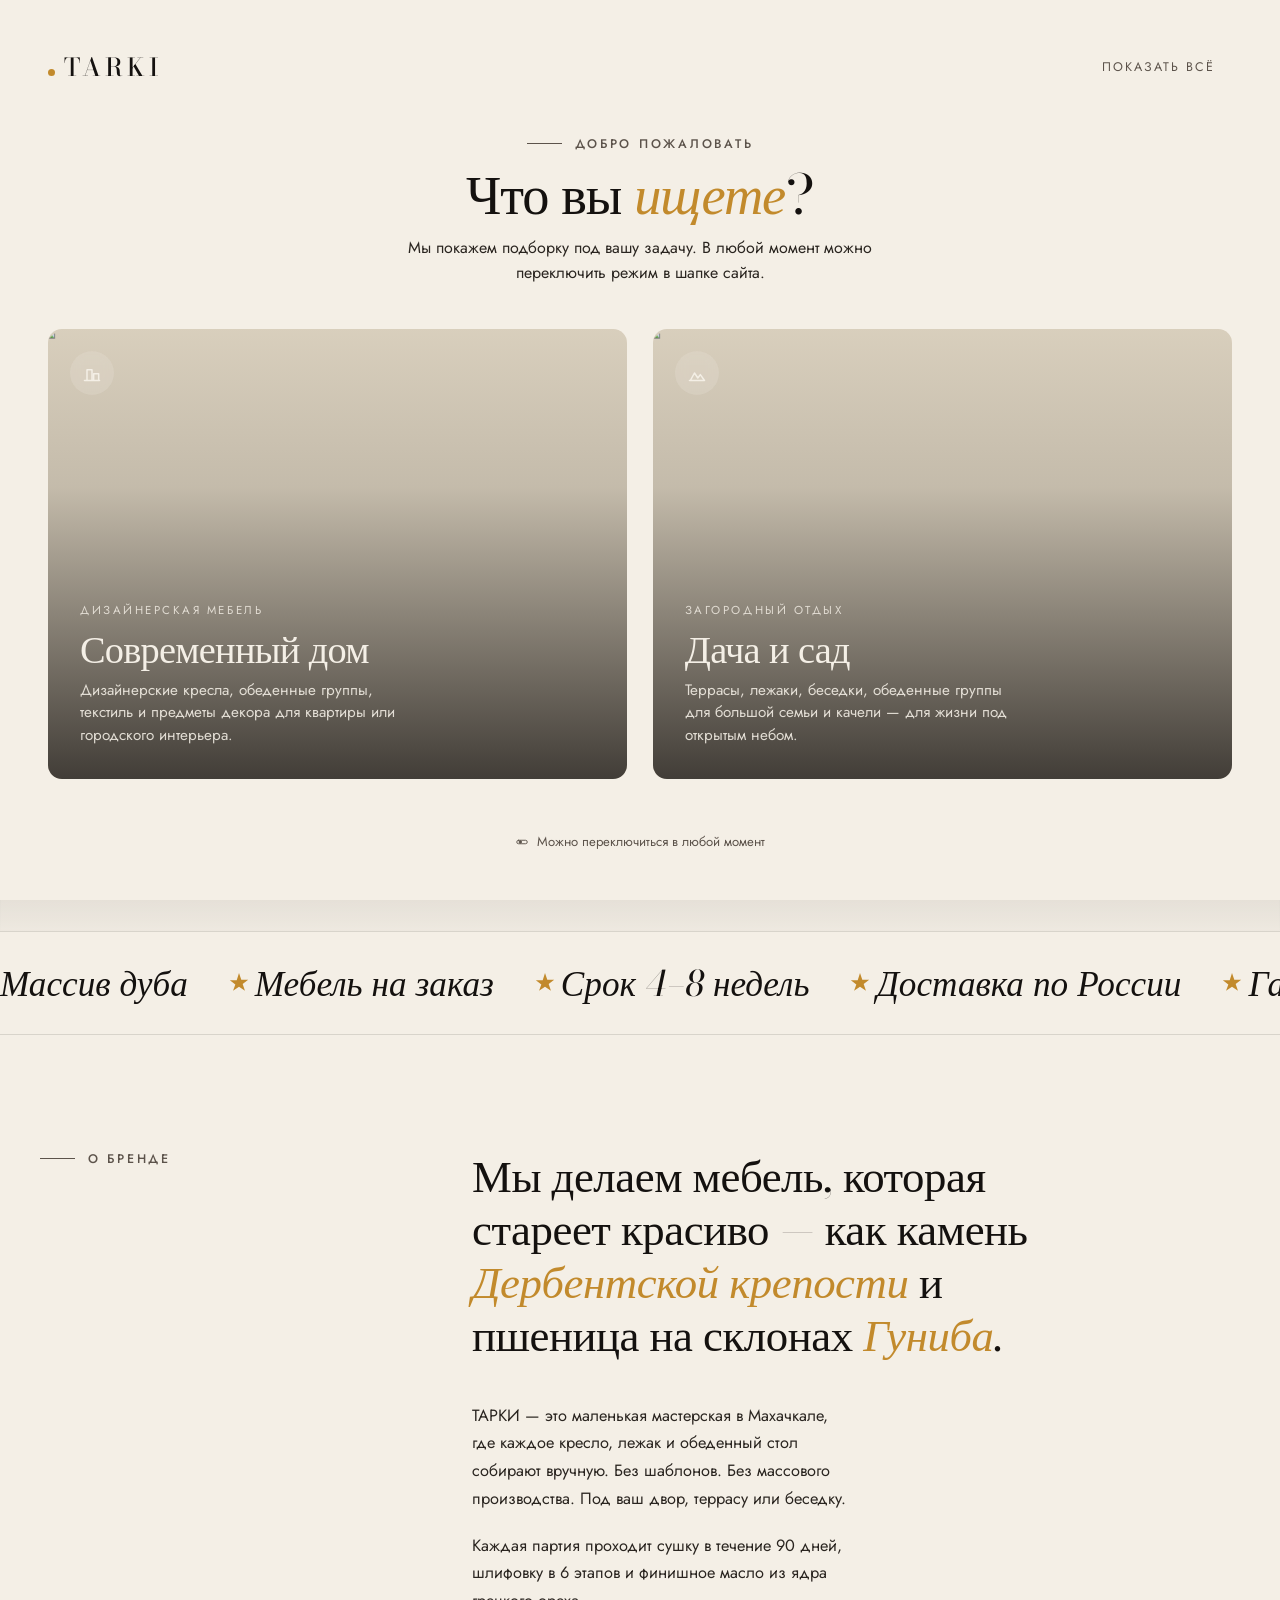
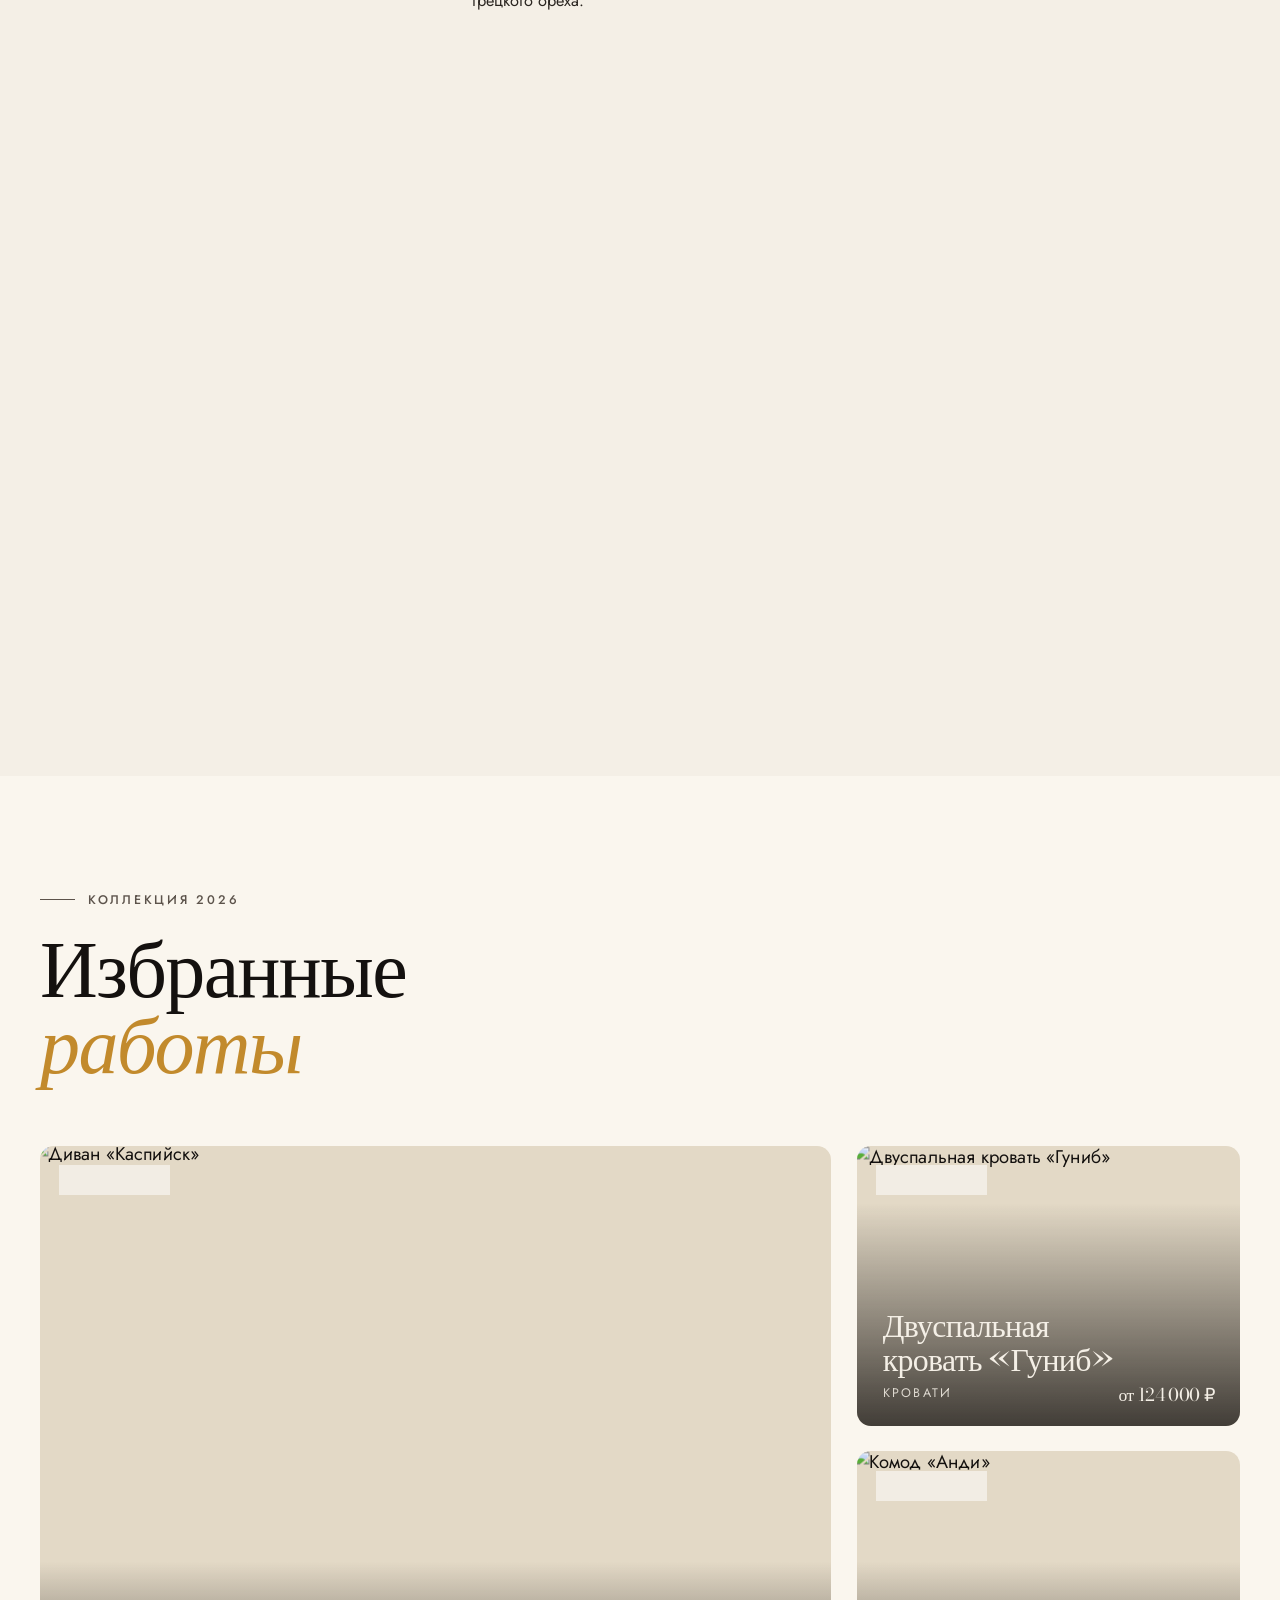
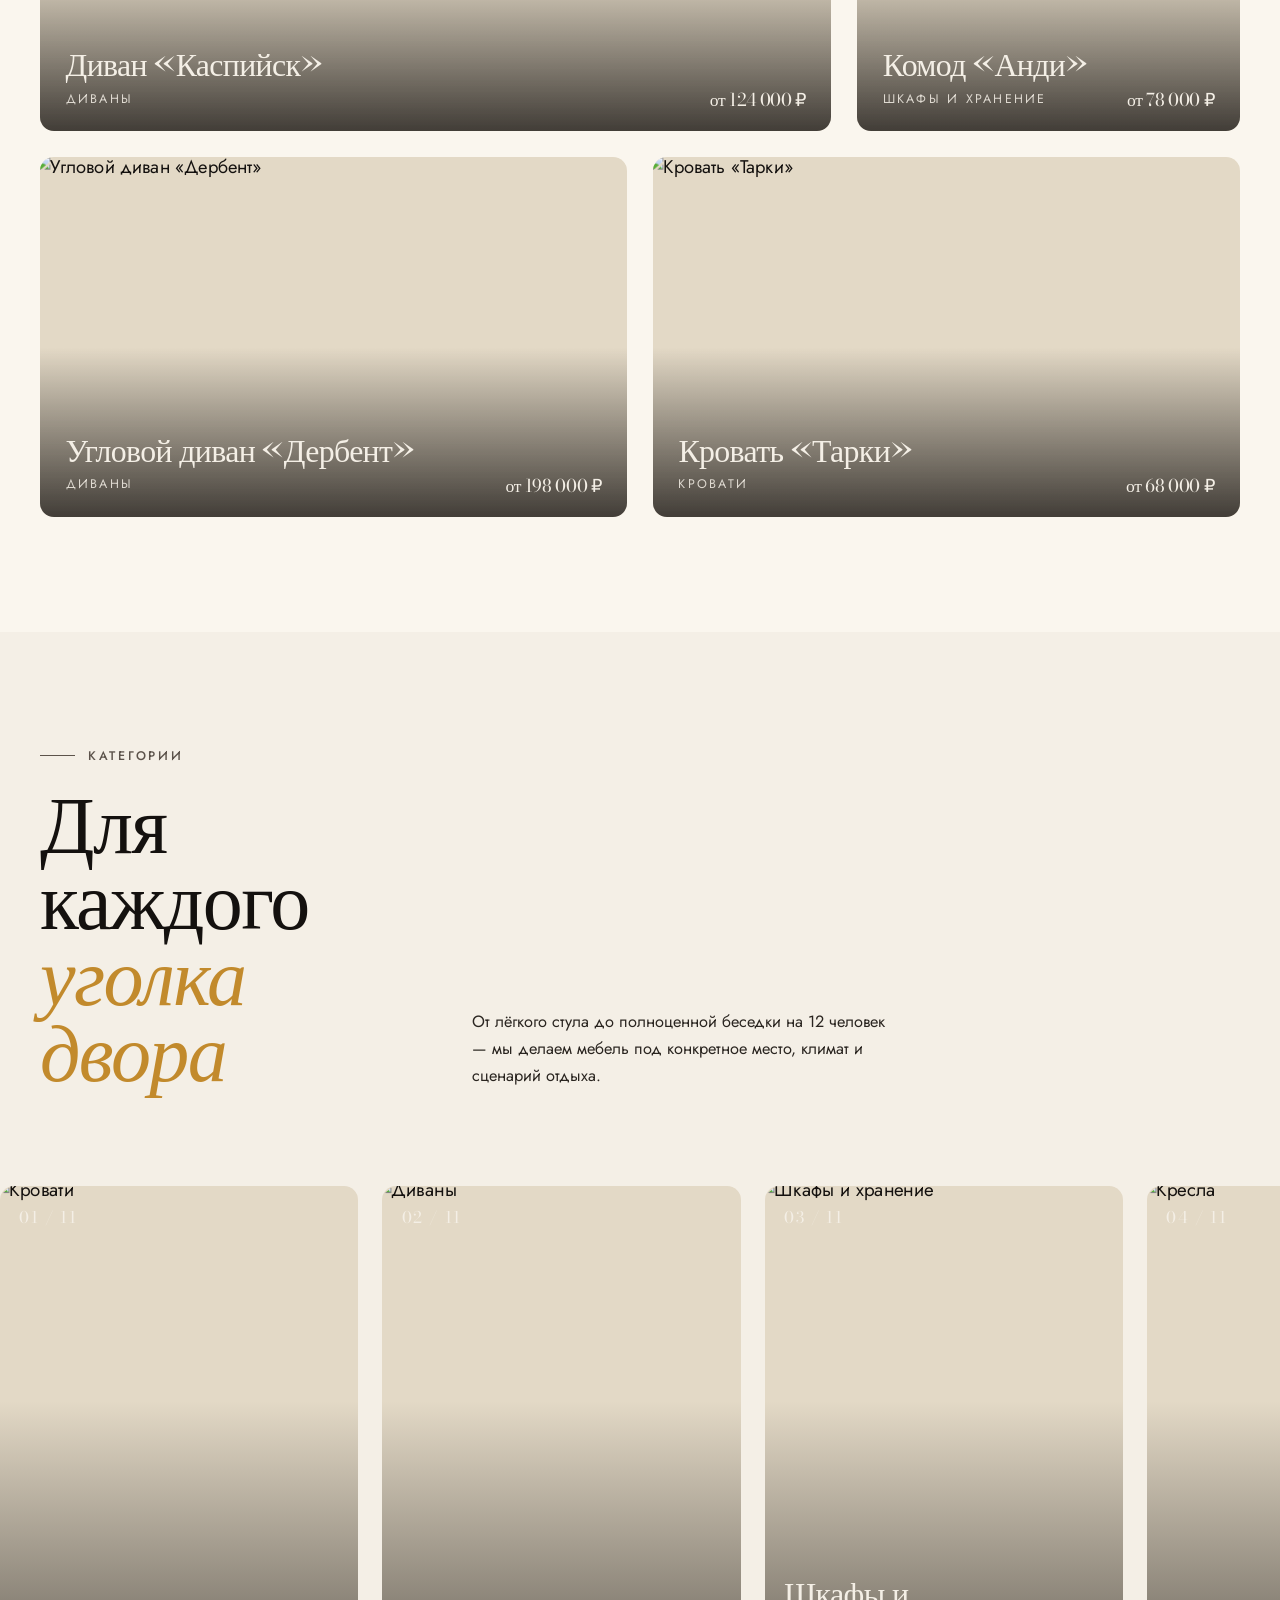
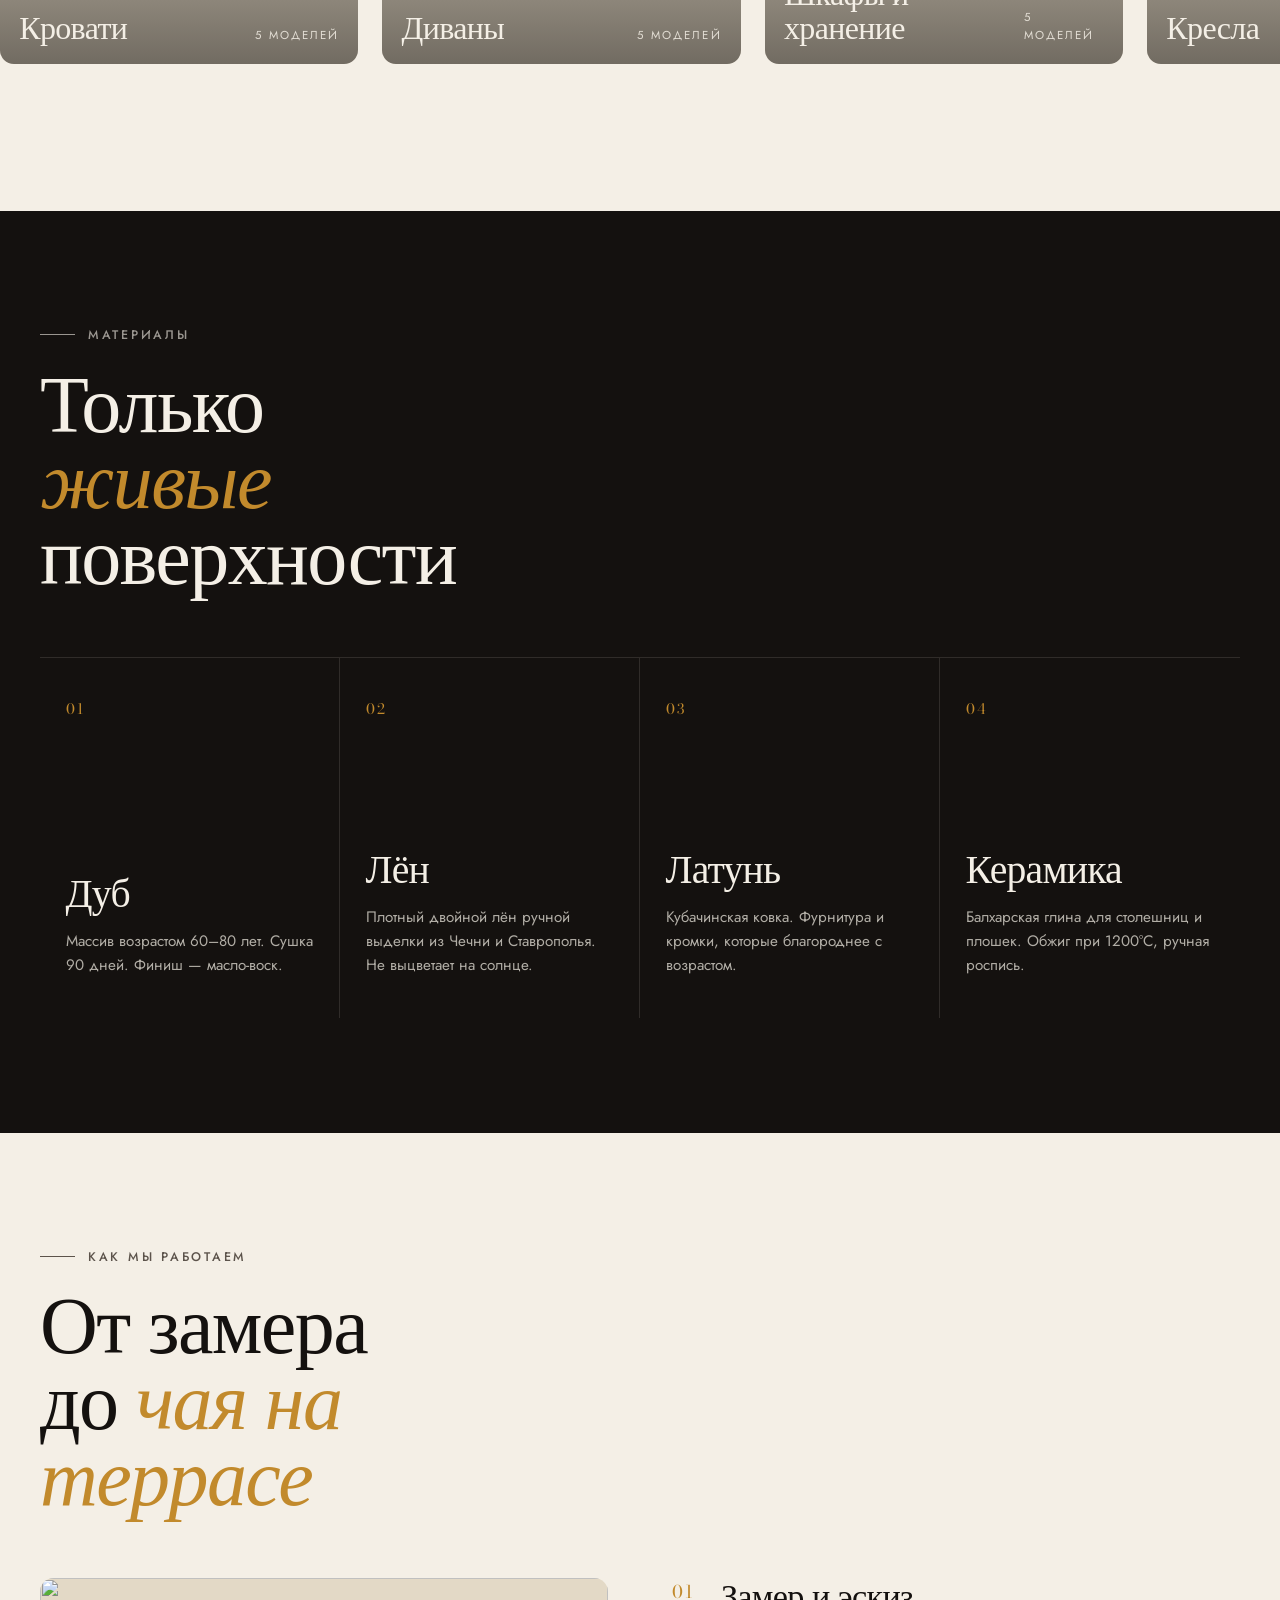
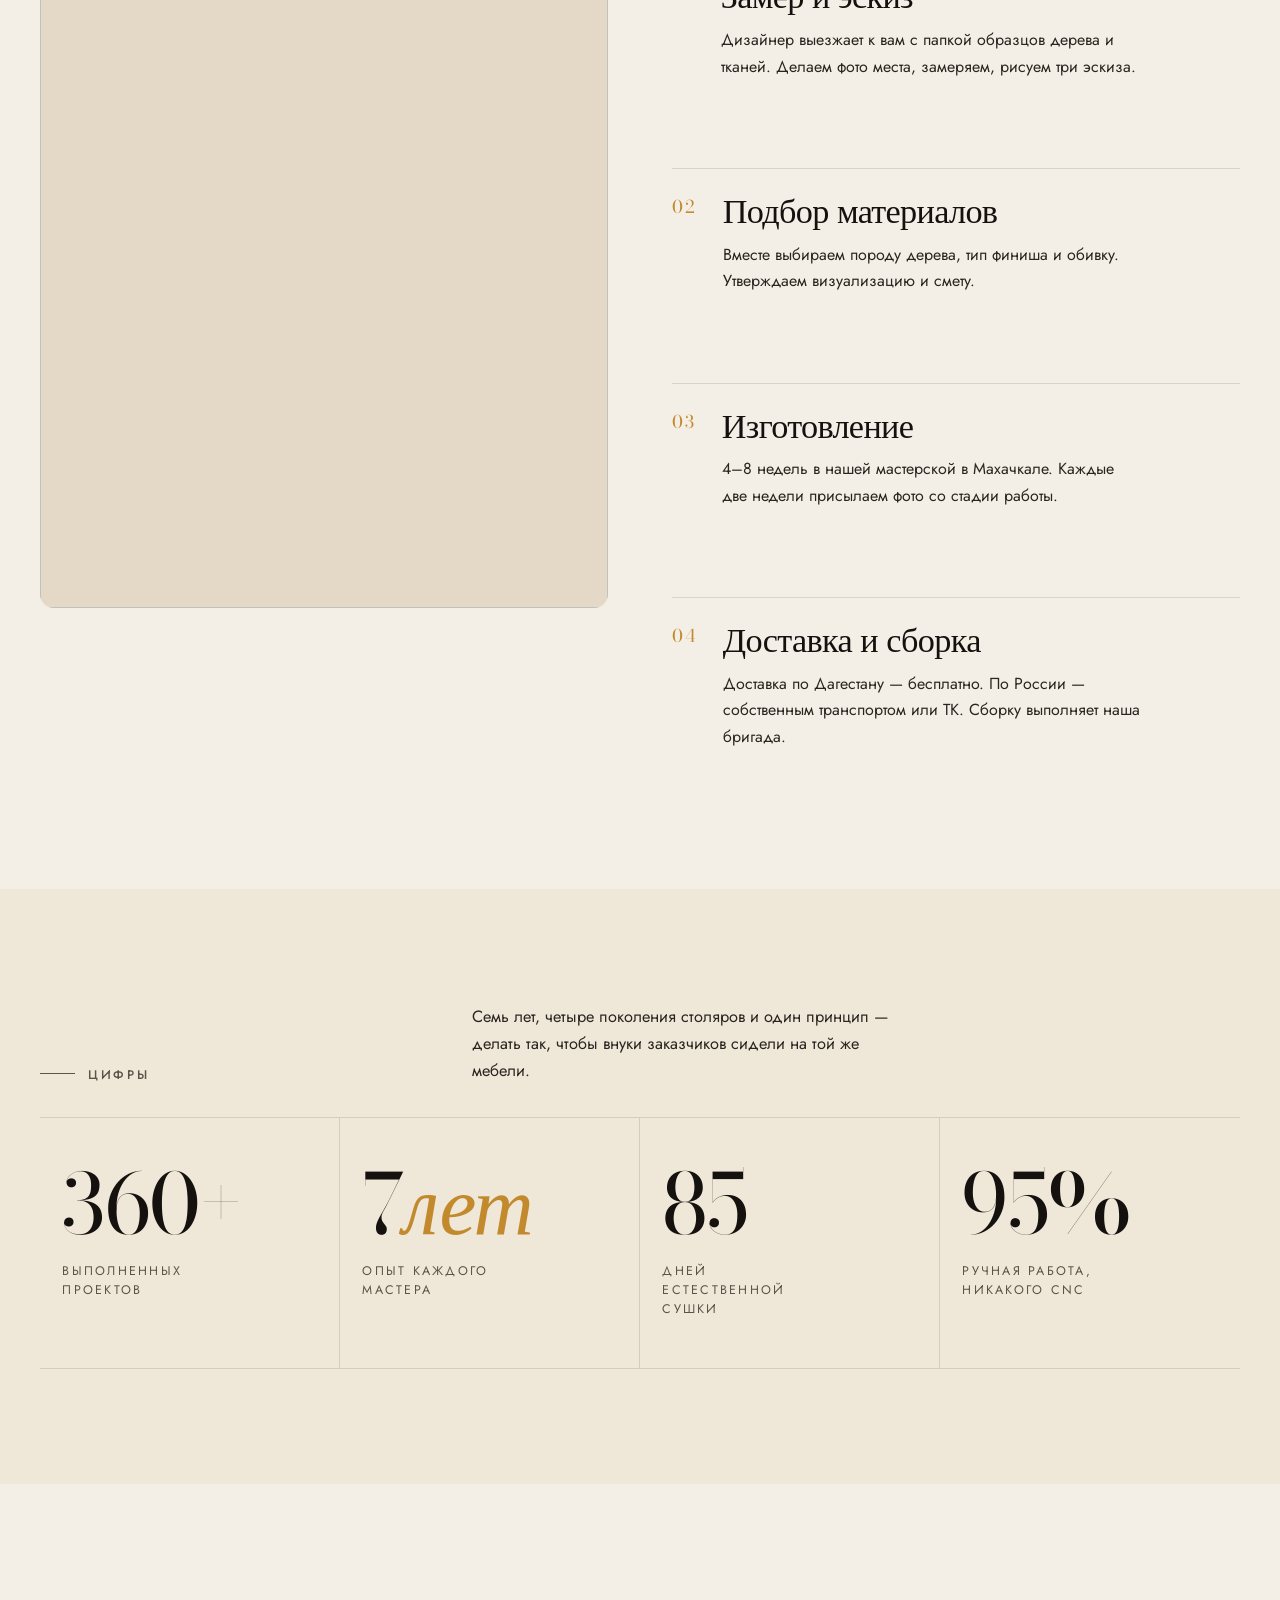
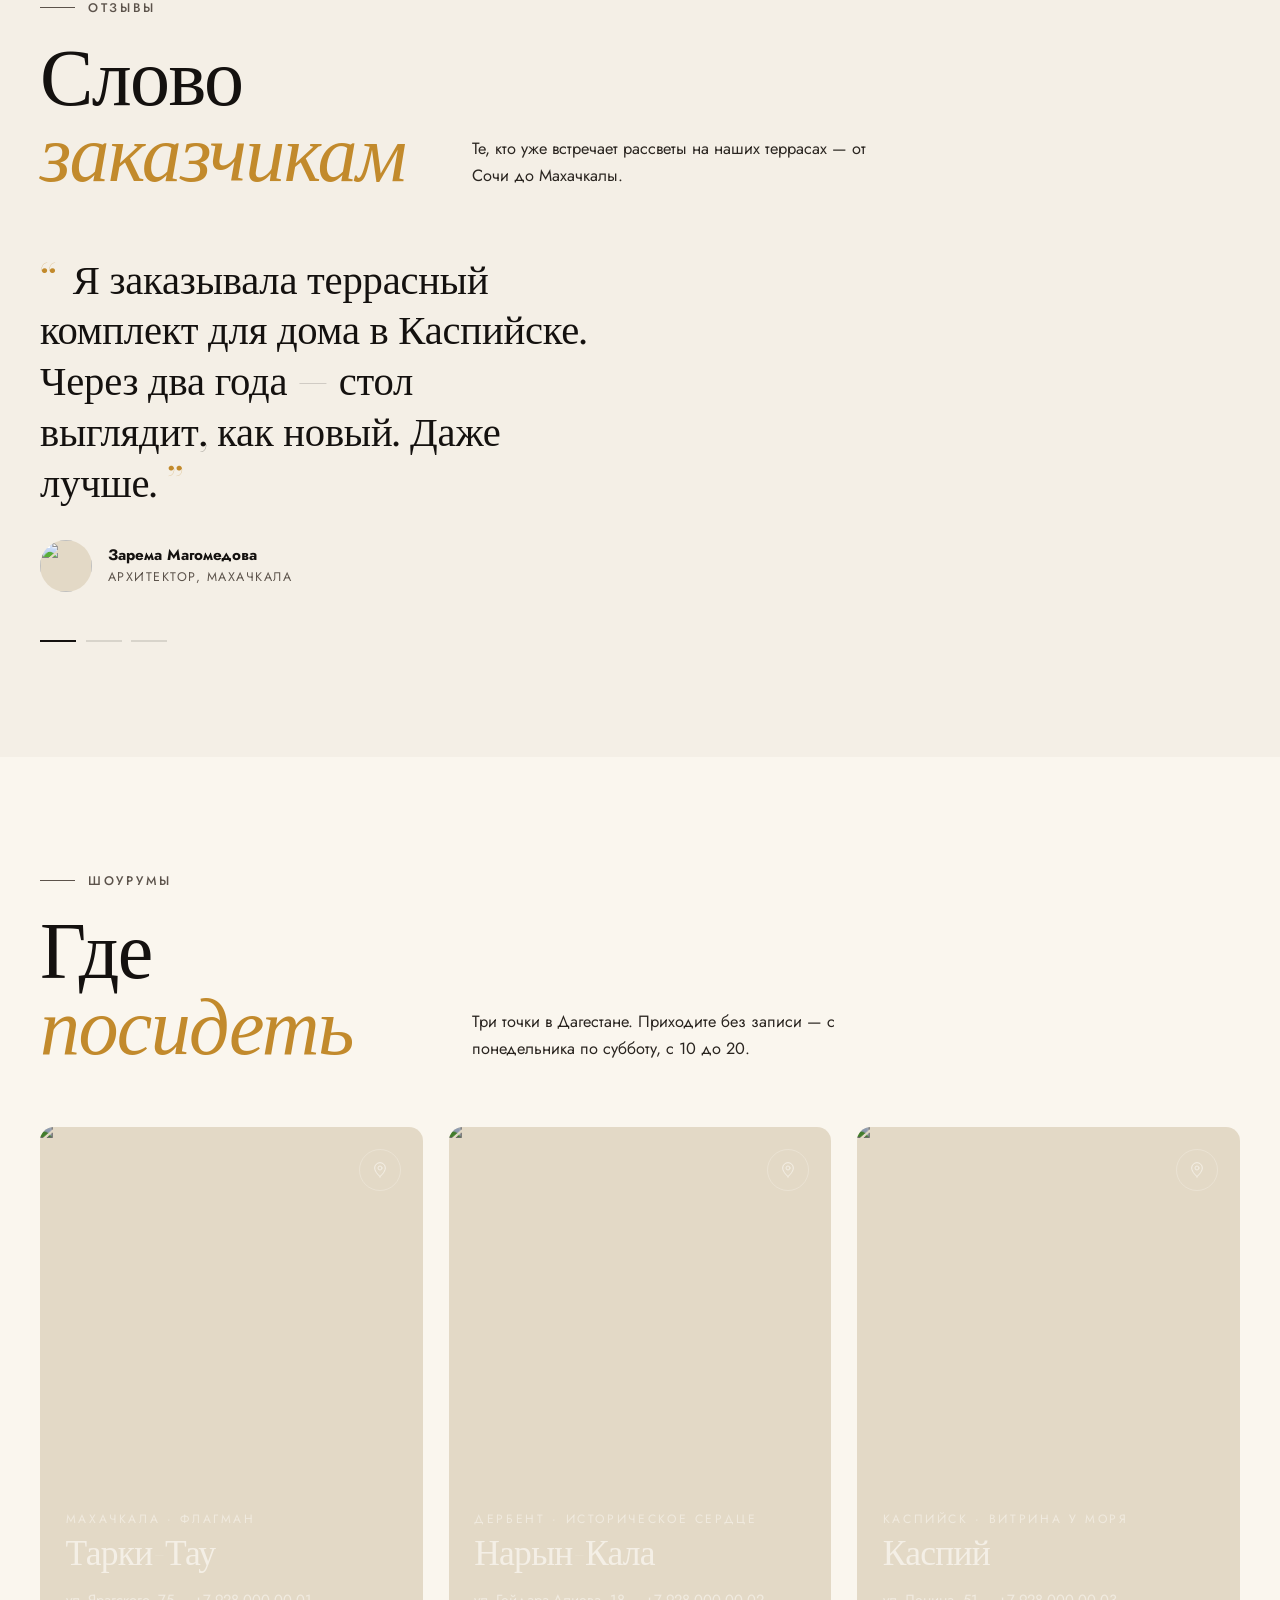
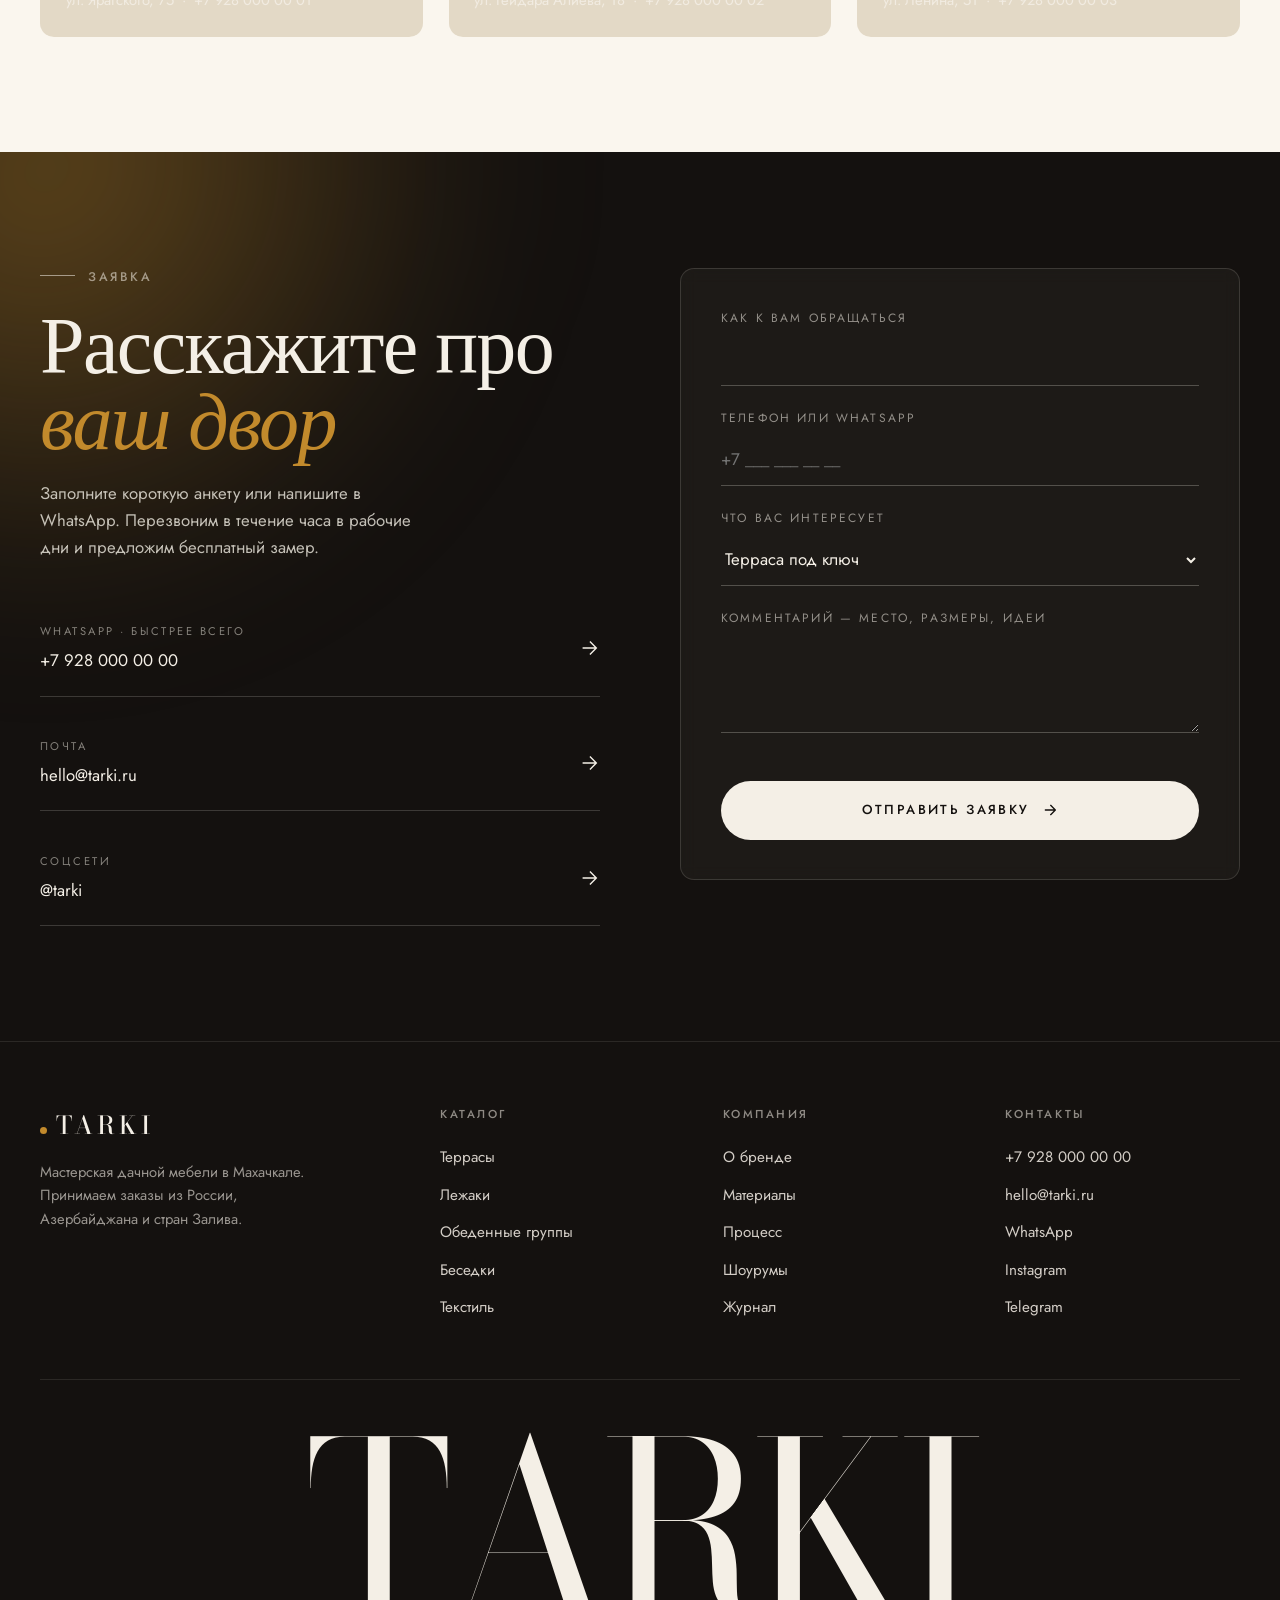
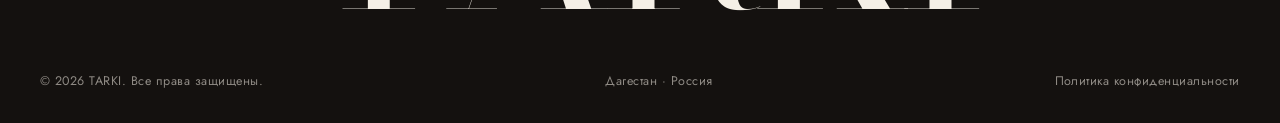
==== commit 33c7f580: "Compact mode toggle on mobile, remove icons Mode toggle (Для дома / Для дачи) now has two responsive" ====
--- a/index.html
+++ b/index.html
@@ -49,11 +49,9 @@
       <div class="mode" role="group" aria-label="Стиль сайта">
         <span class="mode-pill" id="modePill"></span>
         <button data-mode-btn="city" class="active" aria-pressed="true" title="Для дома · дизайнерская мебель">
-          <svg viewBox="0 0 24 24" fill="none" stroke="currentColor" stroke-width="1.8" stroke-linecap="round" stroke-linejoin="round" aria-hidden="true"><path d="M3 21h18M6 21V8h6v13M14 21v-8h6v8"/></svg>
           <span class="mode-label" data-ru="Для дома" data-en="For home">Для дома</span>
         </button>
         <button data-mode-btn="country" aria-pressed="false" title="Для дачи · загородный отдых">
-          <svg viewBox="0 0 24 24" fill="none" stroke="currentColor" stroke-width="1.8" stroke-linecap="round" stroke-linejoin="round" aria-hidden="true"><path d="M3 21h18M4 21l5-9 4 6 3-4 5 7"/></svg>
           <span class="mode-label" data-ru="Для дачи" data-en="For dacha">Для дачи</span>
         </button>
       </div>
--- a/styles.css
+++ b/styles.css
@@ -146,18 +146,21 @@
   z-index: 0;
 }
 [data-mode="country"] .mode .mode-pill { background: var(--ochre); }
-.mode button svg {
-  width: 13px; height: 13px;
-  display: inline-block;
-  vertical-align: middle;
-  margin-right: 0.3rem;
-}
-
-/* Hide mode toggle text on small screens */
-@media (max-width: 540px) {
-  .mode button .mode-label { display: none; }
-  .mode button { padding: 0.4rem 0.5rem; }
-  .mode button svg { margin-right: 0; }
+
+/* Compact mobile variant — text only, smaller min-width, lighter padding */
+@media (max-width: 760px) {
+  .mode {
+    min-width: 0;
+    padding: 0.2rem;
+  }
+  .mode button {
+    padding: 0.45rem 0.7rem;
+    font-size: 0.6rem;
+    letter-spacing: 0.14em;
+  }
+  .mode .mode-pill {
+    top: 3px; bottom: 3px;
+  }
 }
 img, picture, svg, video { display: block; max-width: 100%; height: auto; }
 img { object-fit: cover; }
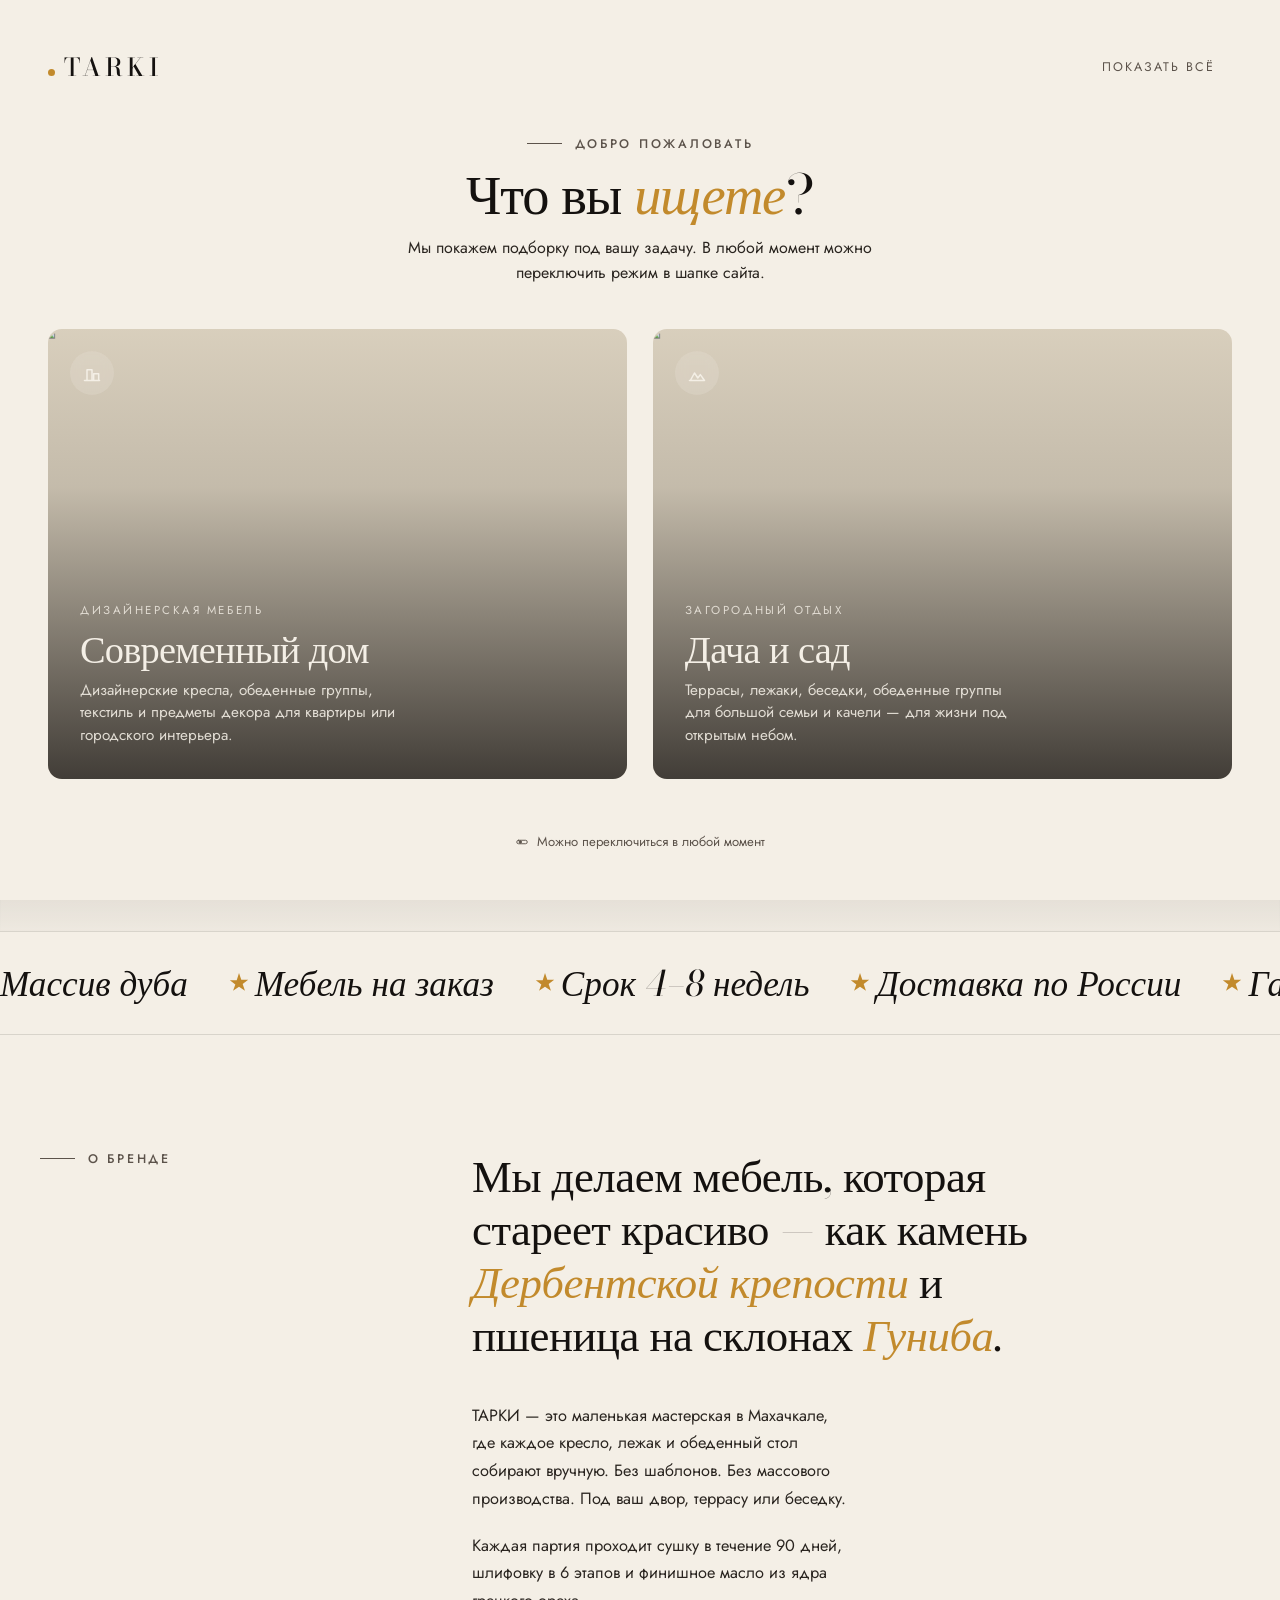
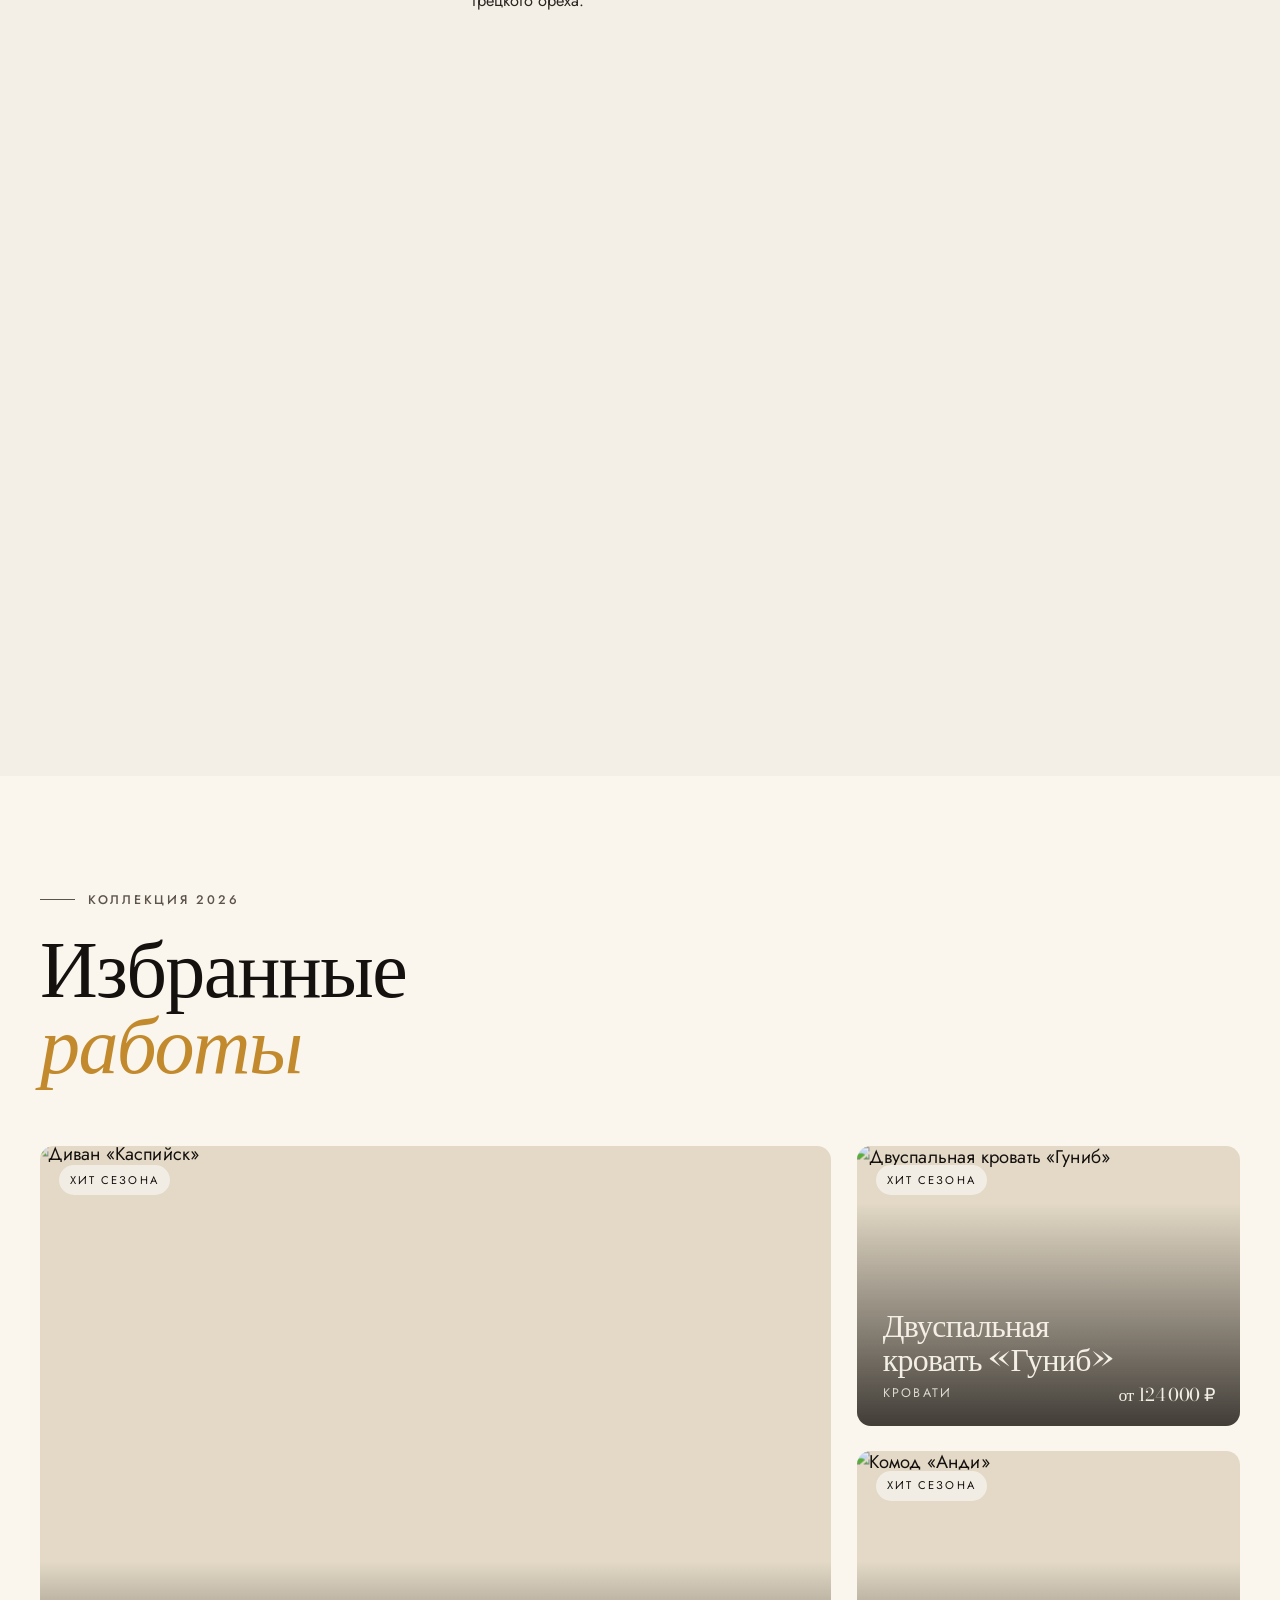
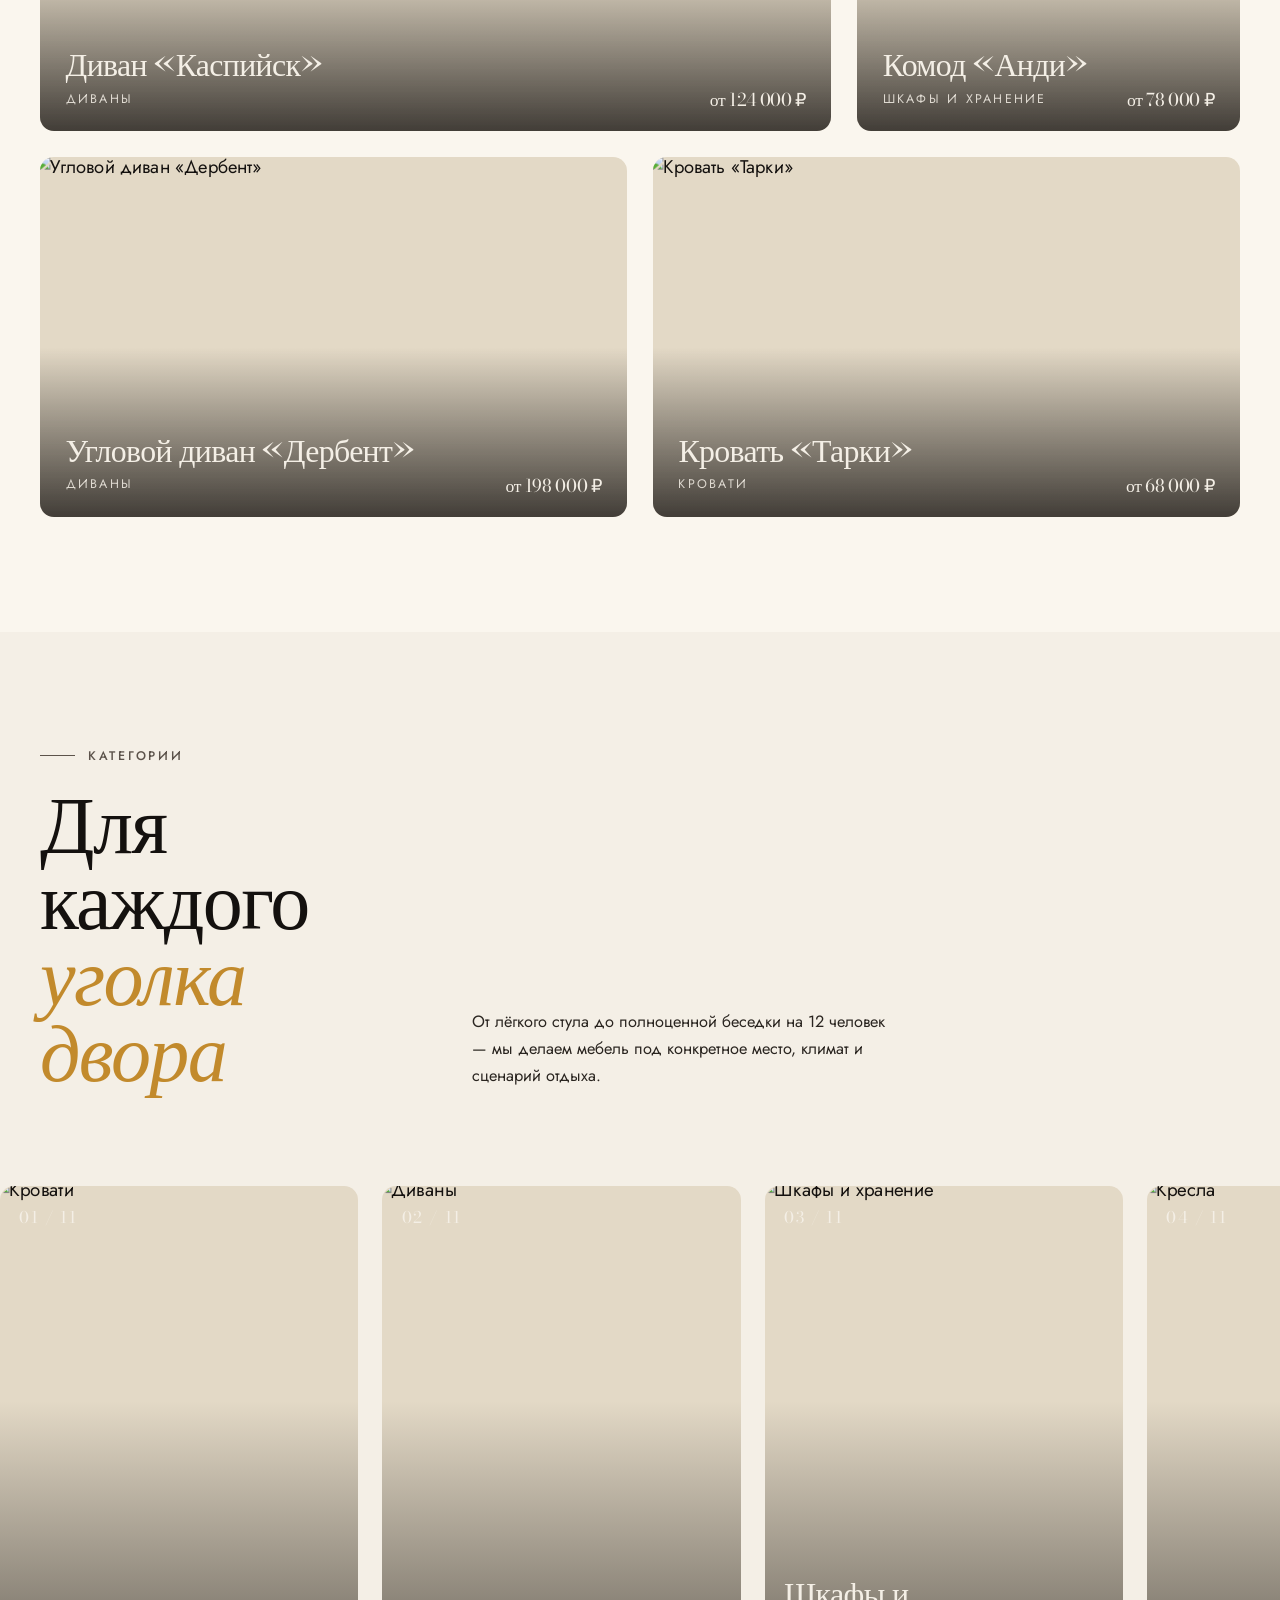
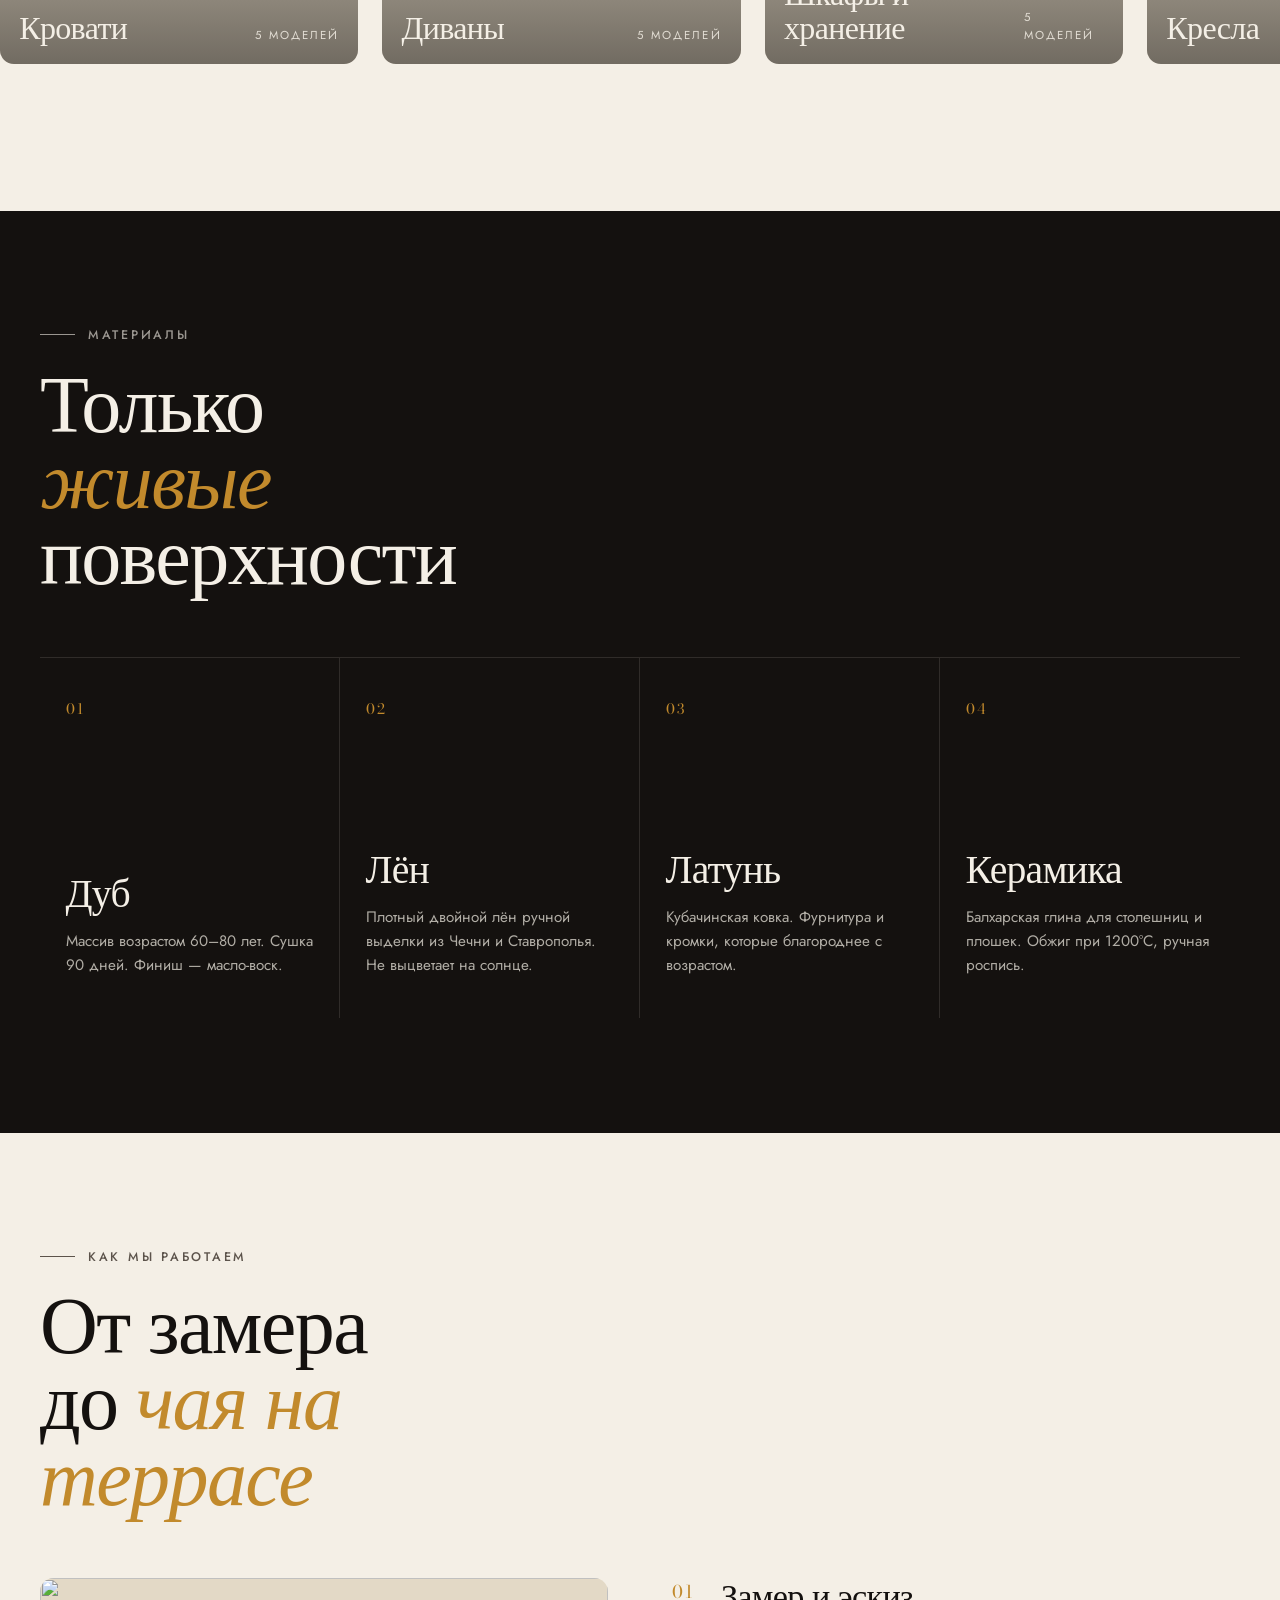
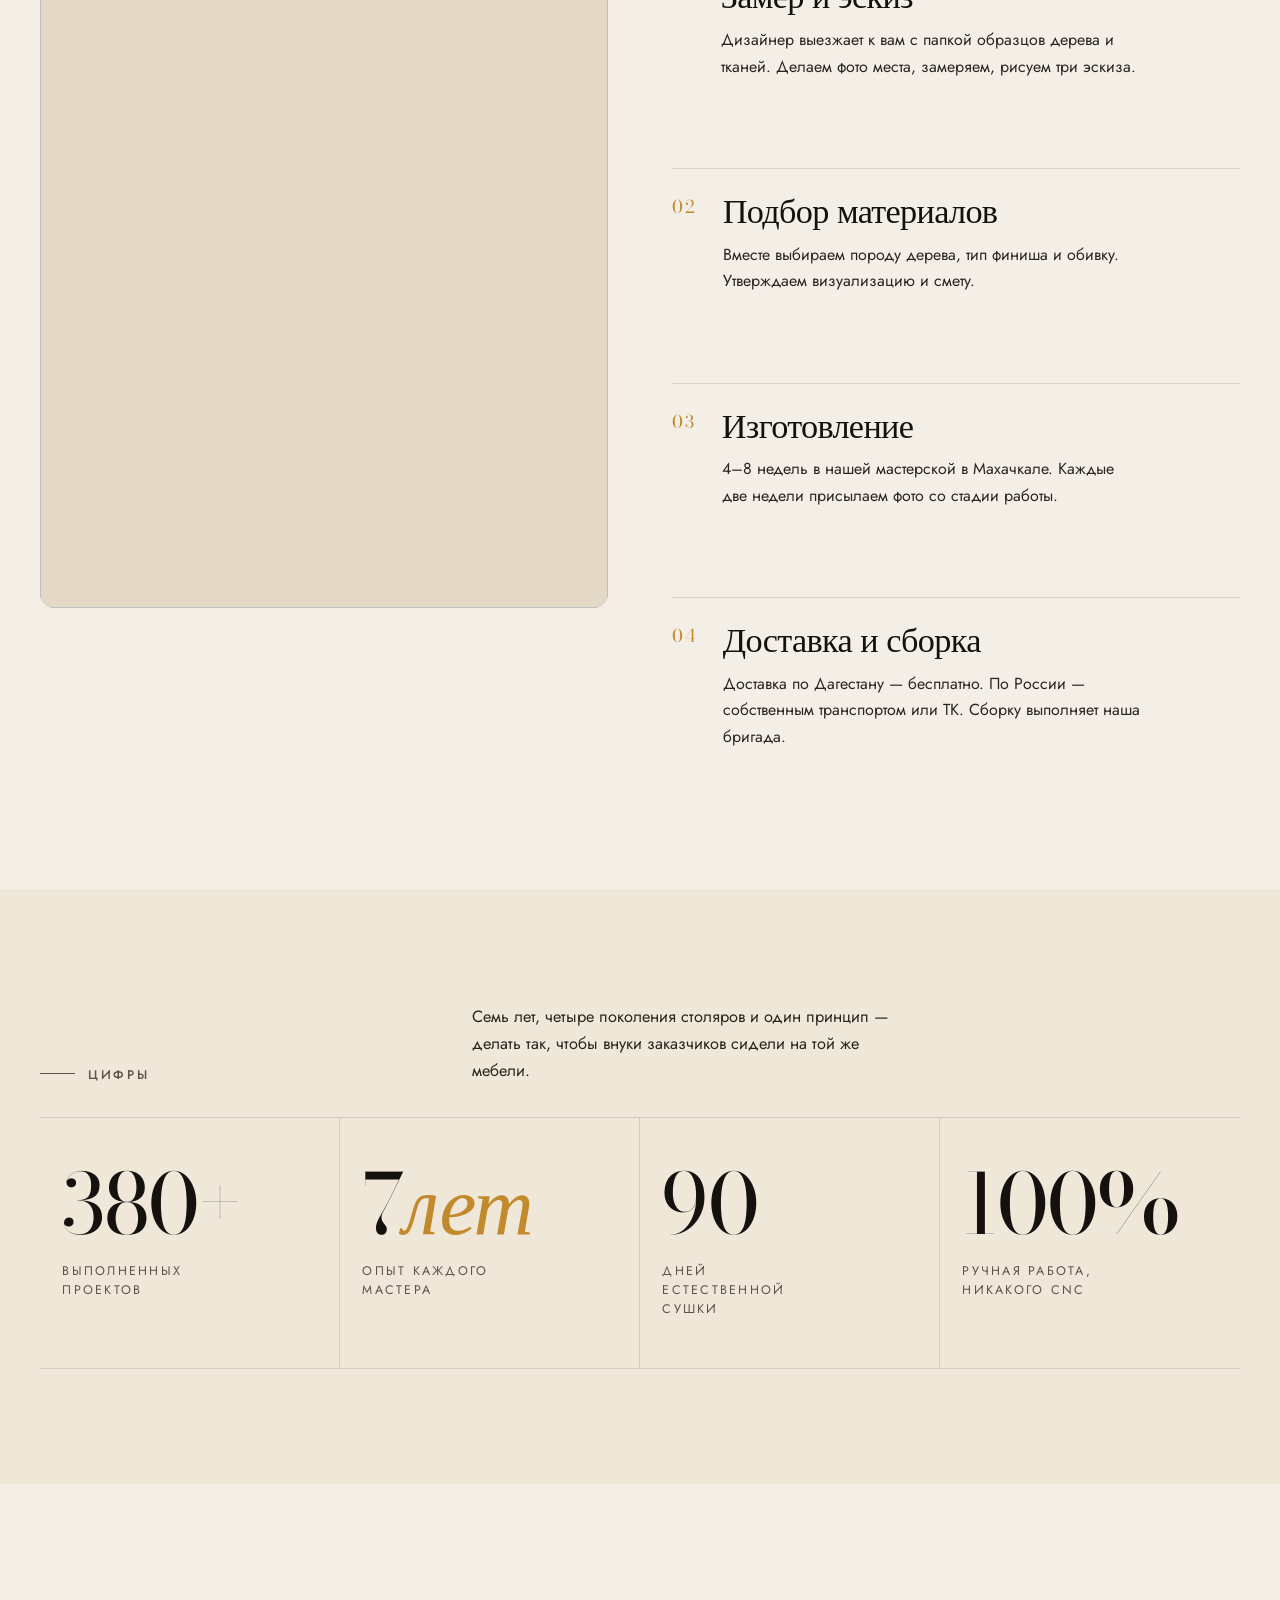
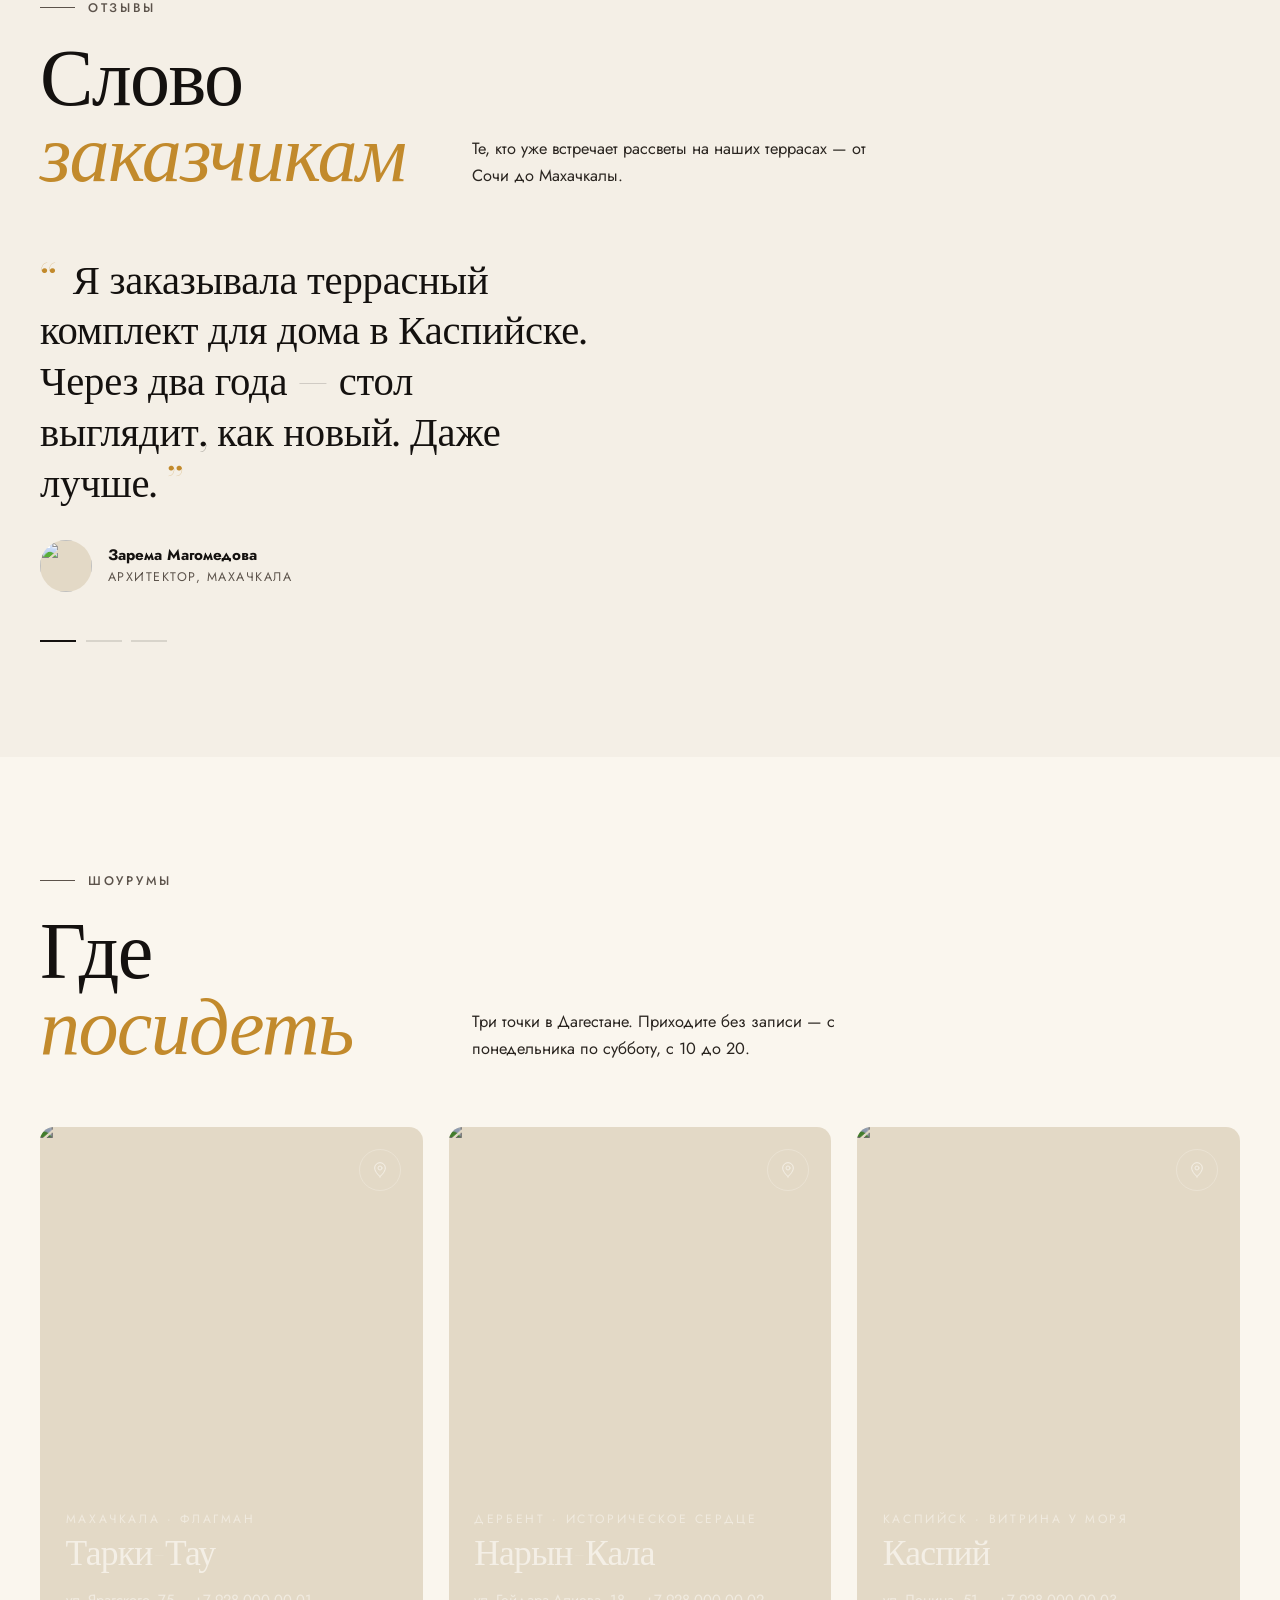
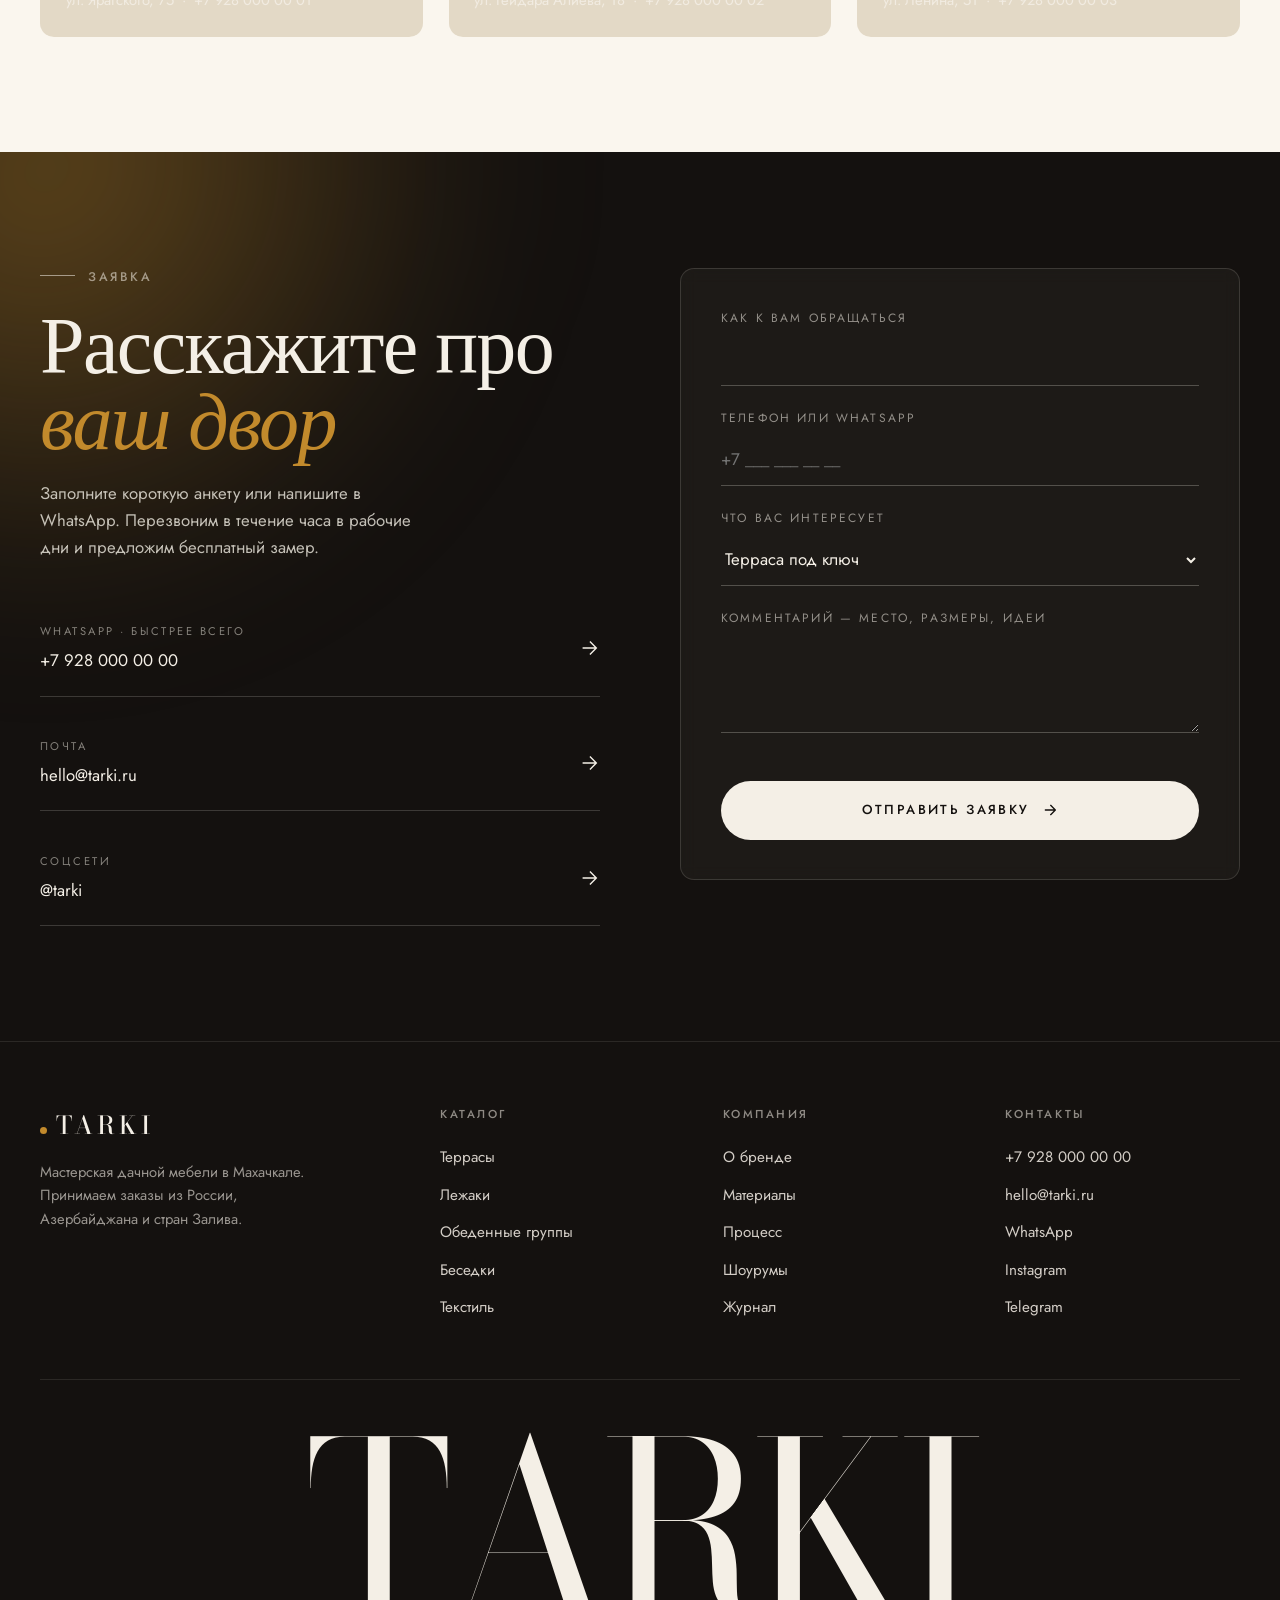
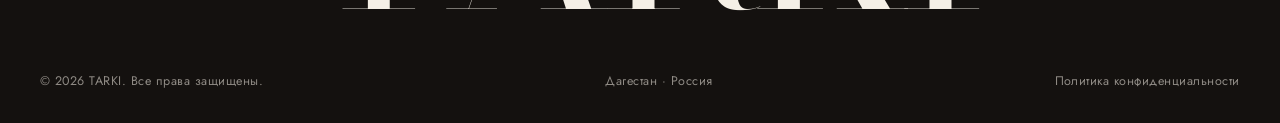
==== commit 4336a3b6: "Fix mobile header: reorder nav items, compact mode toggle Reorder mobile header to: brand | favorite" ====
--- a/index.html
+++ b/index.html
@@ -50,9 +50,11 @@
         <span class="mode-pill" id="modePill"></span>
         <button data-mode-btn="city" class="active" aria-pressed="true" title="Для дома · дизайнерская мебель">
           <span class="mode-label" data-ru="Для дома" data-en="For home">Для дома</span>
+          <span class="mode-label-short" data-ru="Дом" data-en="Home">Дом</span>
         </button>
         <button data-mode-btn="country" aria-pressed="false" title="Для дачи · загородный отдых">
           <span class="mode-label" data-ru="Для дачи" data-en="For dacha">Для дачи</span>
+          <span class="mode-label-short" data-ru="Дача" data-en="Dacha">Дача</span>
         </button>
       </div>
       <div class="lang" role="group" aria-label="Language">
--- a/styles.css
+++ b/styles.css
@@ -147,20 +147,24 @@
 }
 [data-mode="country"] .mode .mode-pill { background: var(--ochre); }
 
-/* Compact mobile variant — text only, smaller min-width, lighter padding */
-@media (max-width: 760px) {
+.mode-label-short { display: none; }
+
+/* Compact mobile variant — short labels, smaller size */
+@media (max-width: 900px) {
   .mode {
     min-width: 0;
-    padding: 0.2rem;
+    padding: 2px;
   }
   .mode button {
-    padding: 0.45rem 0.7rem;
-    font-size: 0.6rem;
-    letter-spacing: 0.14em;
+    padding: 0.25rem 0.4rem;
+    font-size: 0.55rem;
+    letter-spacing: 0.04em;
   }
   .mode .mode-pill {
-    top: 3px; bottom: 3px;
+    top: 2px; bottom: 2px;
   }
+  .mode-label { display: none; }
+  .mode-label-short { display: inline; }
 }
 img, picture, svg, video { display: block; max-width: 100%; height: auto; }
 img { object-fit: cover; }
@@ -392,10 +396,18 @@
 .is-mobile-open .menu-toggle span:nth-child(2) { transform: translateY(-4px) rotate(-45deg); }
 
 @media (max-width: 900px) {
-  .nav { grid-template-columns: 1fr auto; }
-  .nav-menu, .btn-wa { display: none; }
-  .nav-right { gap: 0.8rem; }
-  .menu-toggle { display: inline-flex; }
+  .nav { grid-template-columns: auto 1fr; gap: 0.5rem; }
+  .nav-menu, .btn-wa, .lang { display: none; }
+  .nav-right { gap: 0.4rem; justify-content: flex-end; }
+  .nav-right .icon-btn { order: 1; width: 36px; height: 36px; }
+  .menu-toggle {
+    display: inline-flex; order: 2;
+    width: 36px; height: 36px;
+  }
+  .menu-toggle span { left: 10px; right: 10px; }
+  .menu-toggle span:nth-child(1) { top: 14px; }
+  .menu-toggle span:nth-child(2) { top: 22px; }
+  .mode { order: 3; }
 
   .mobile-panel {
     position: fixed;
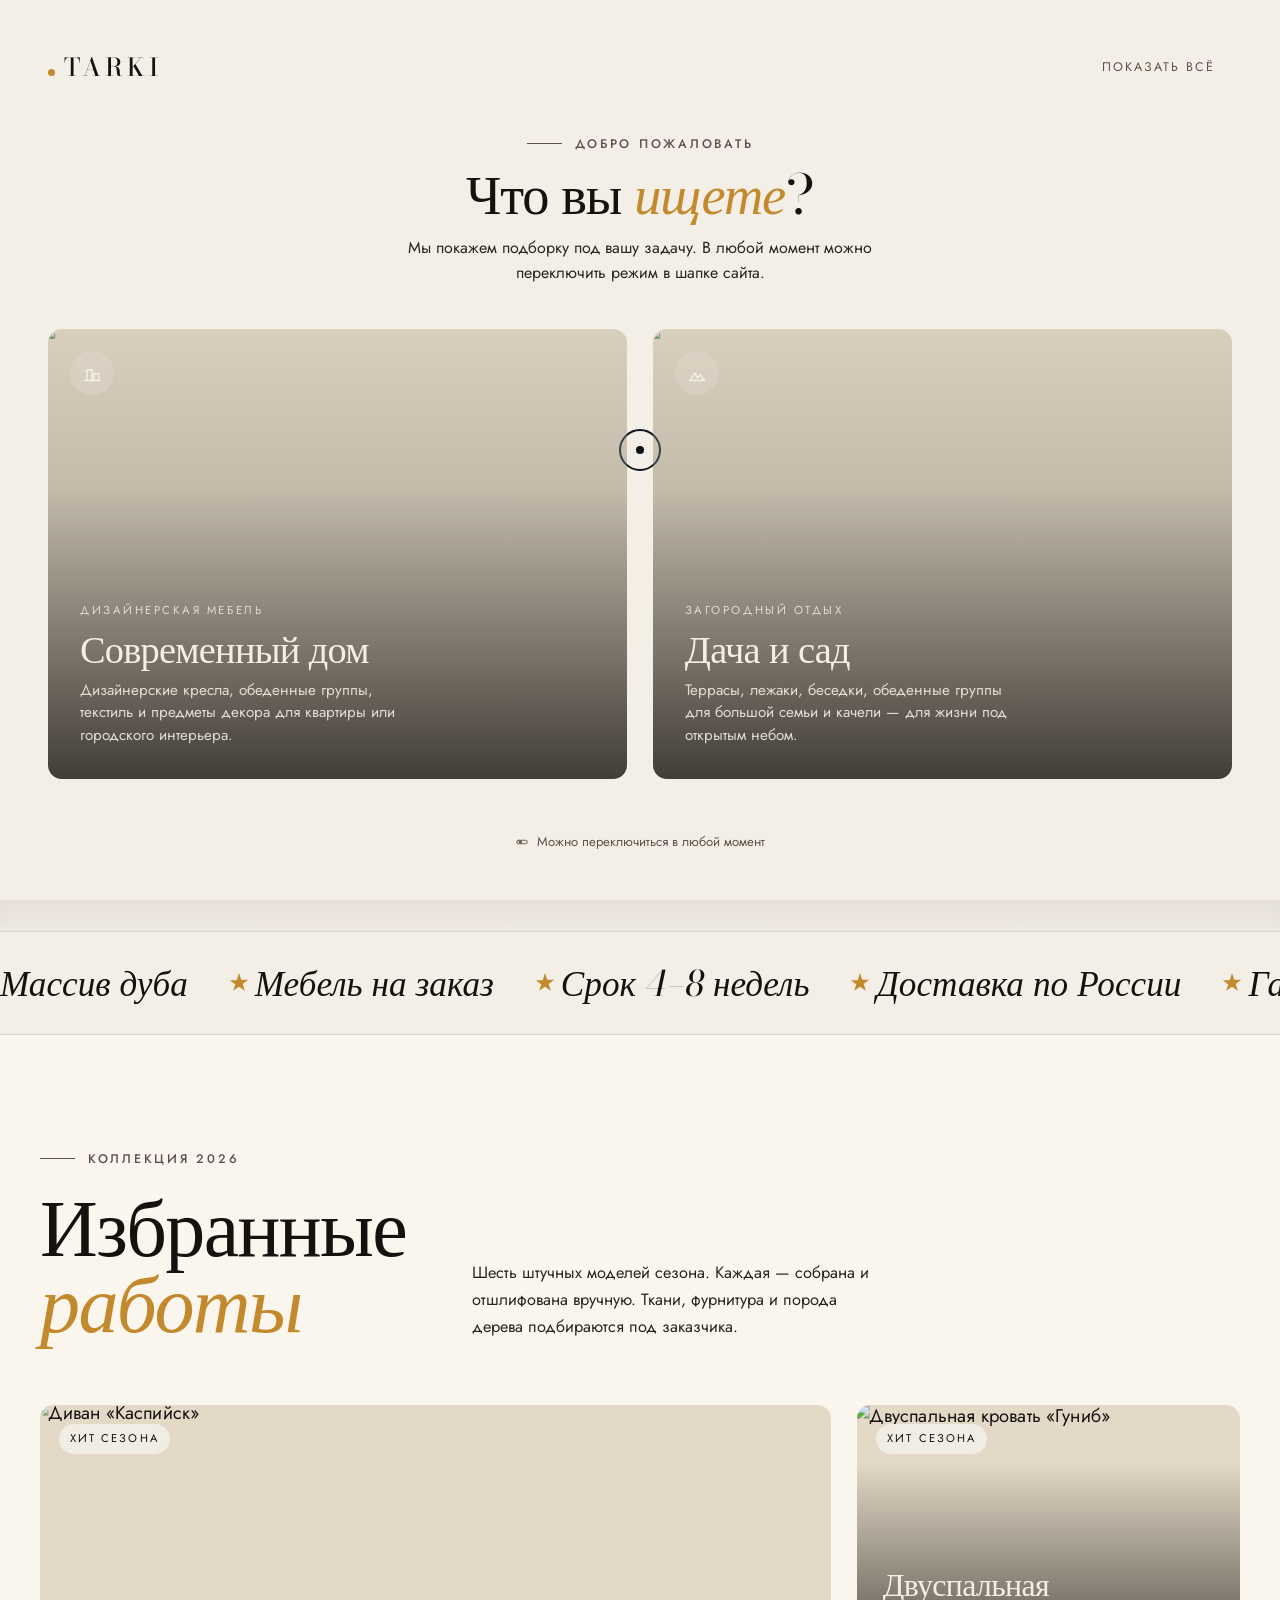
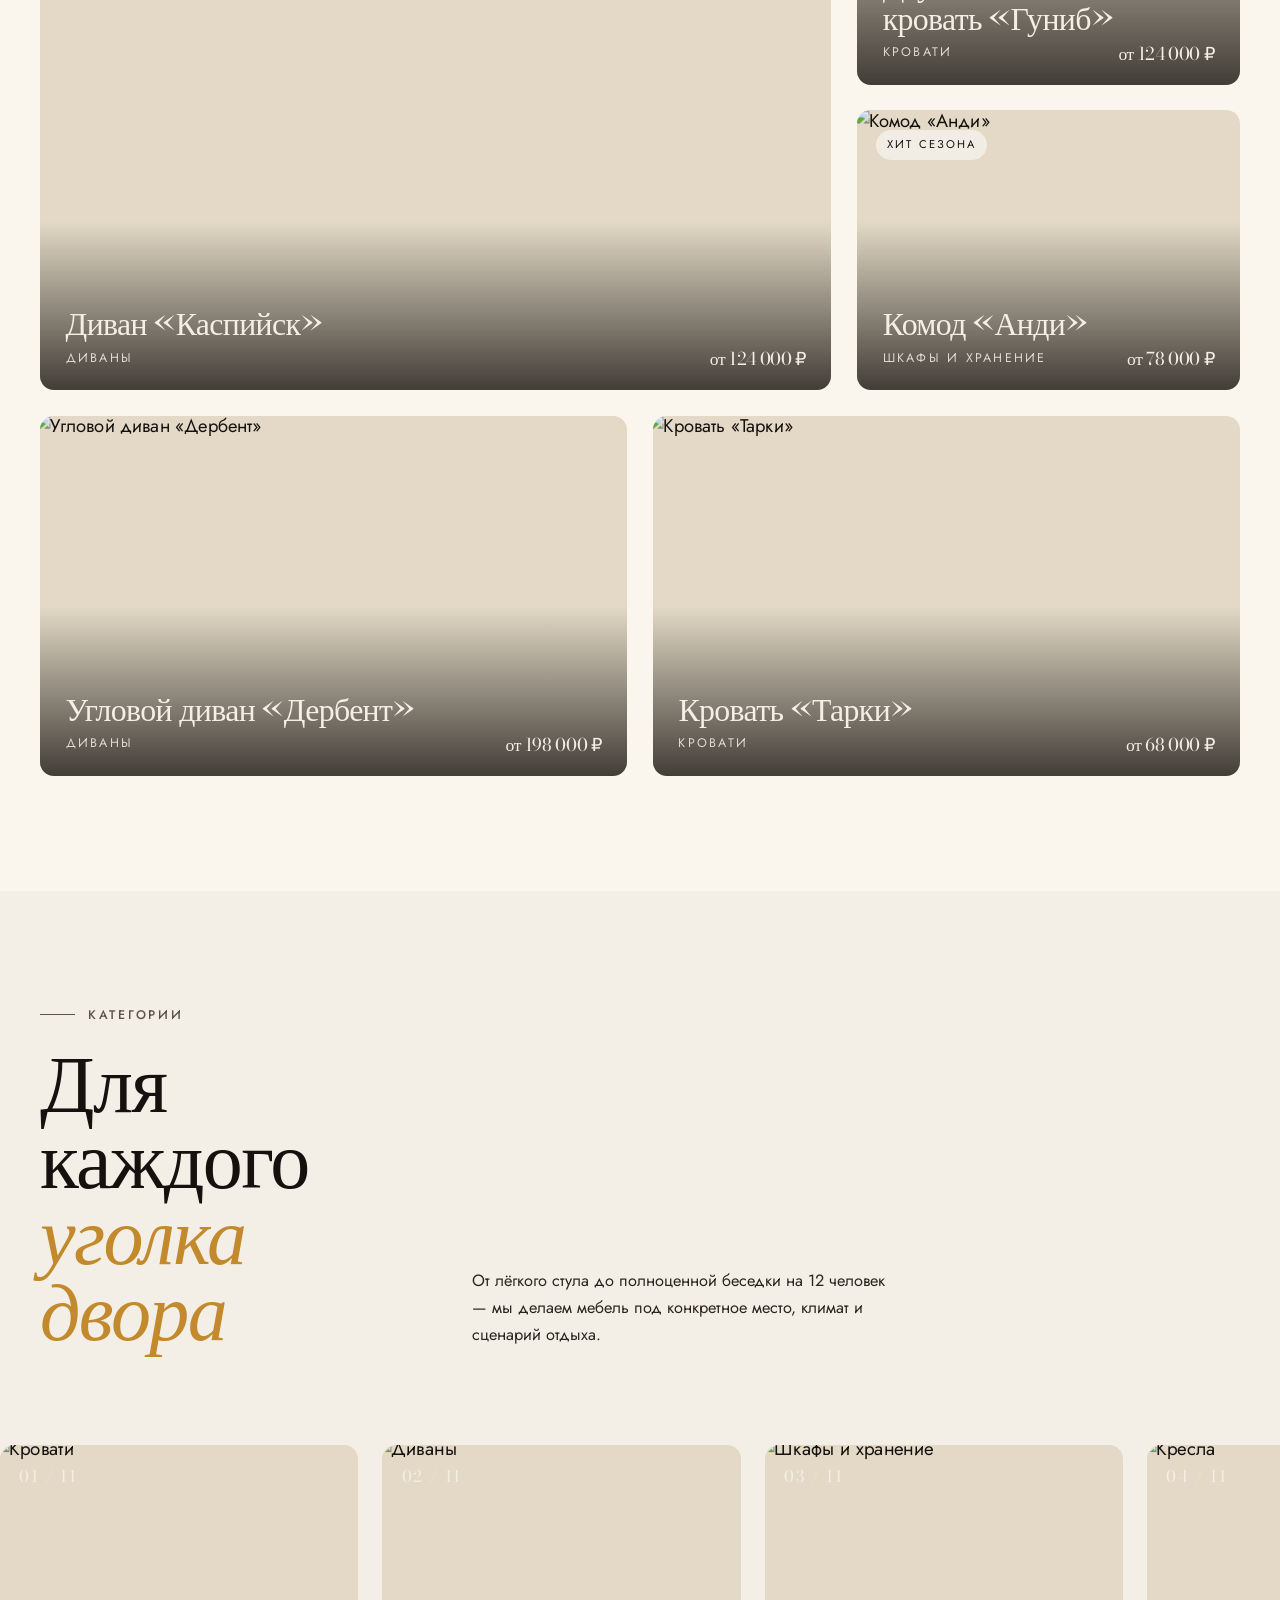
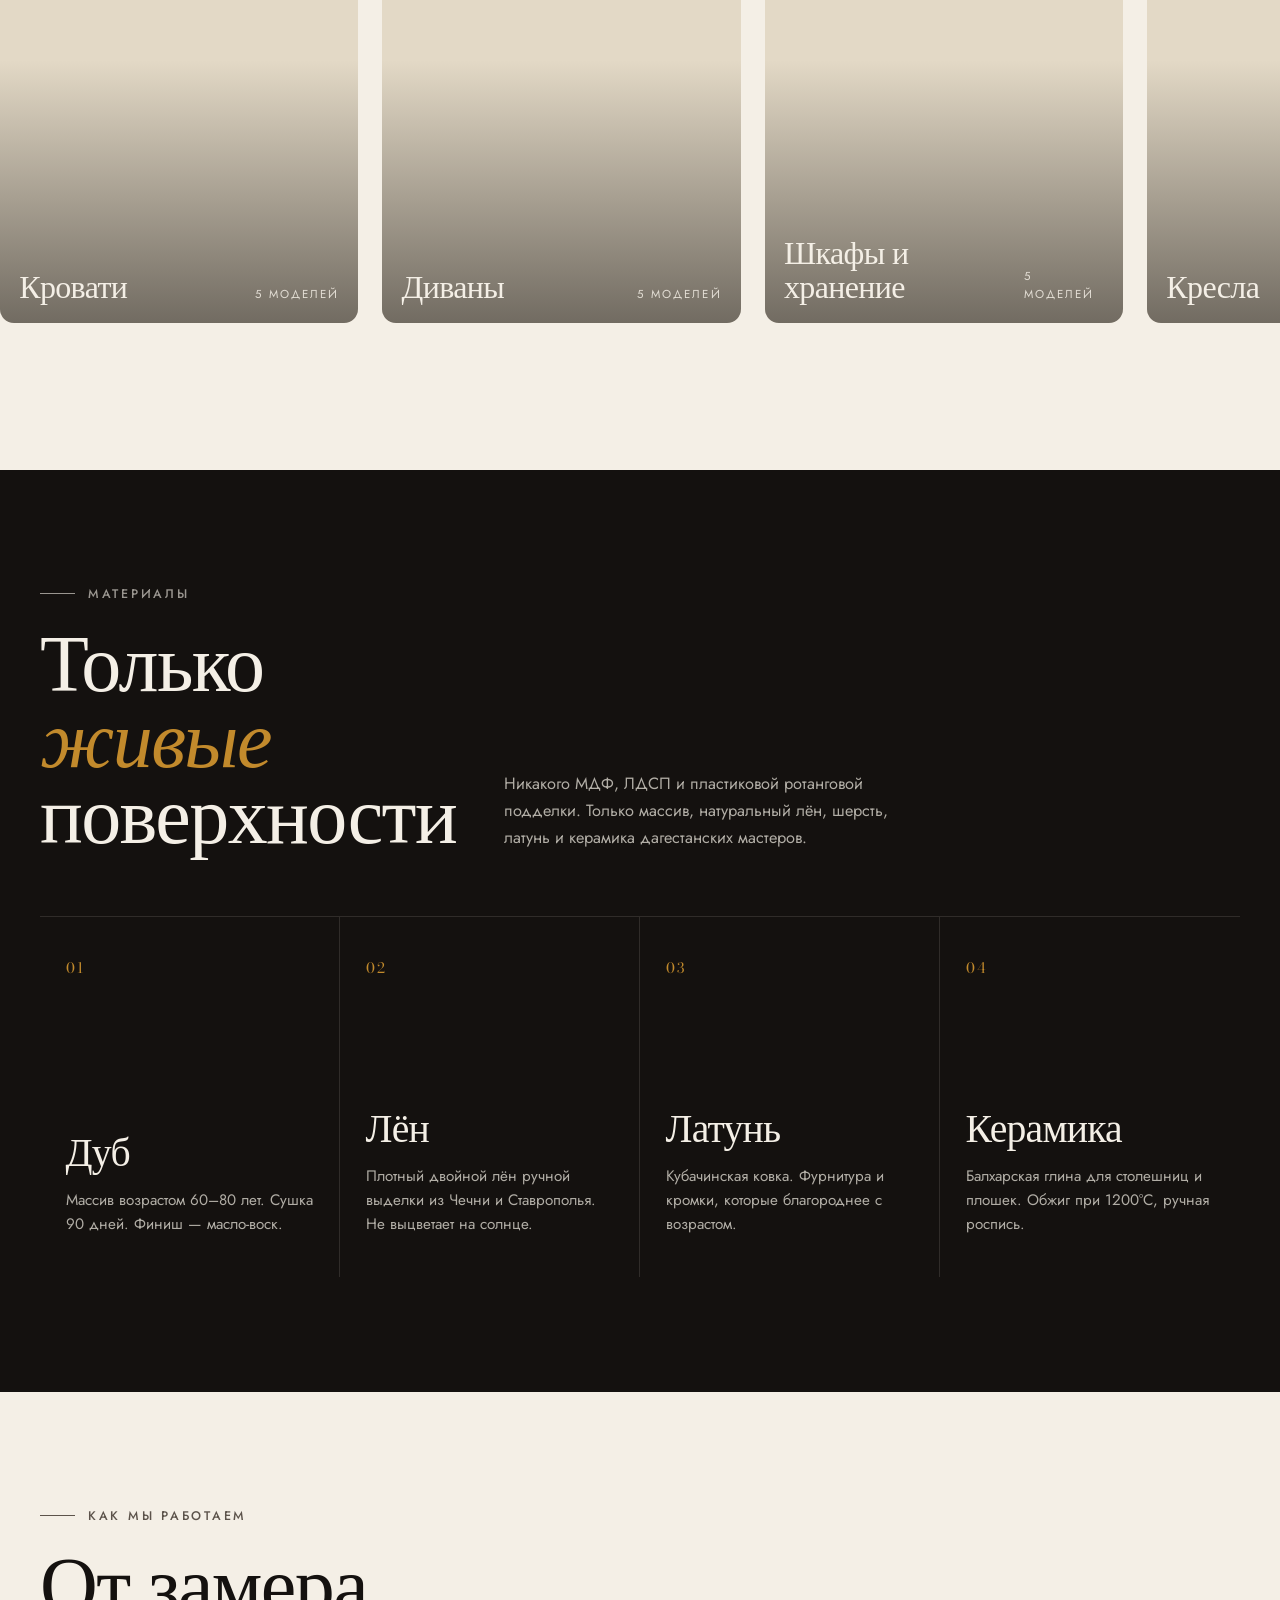
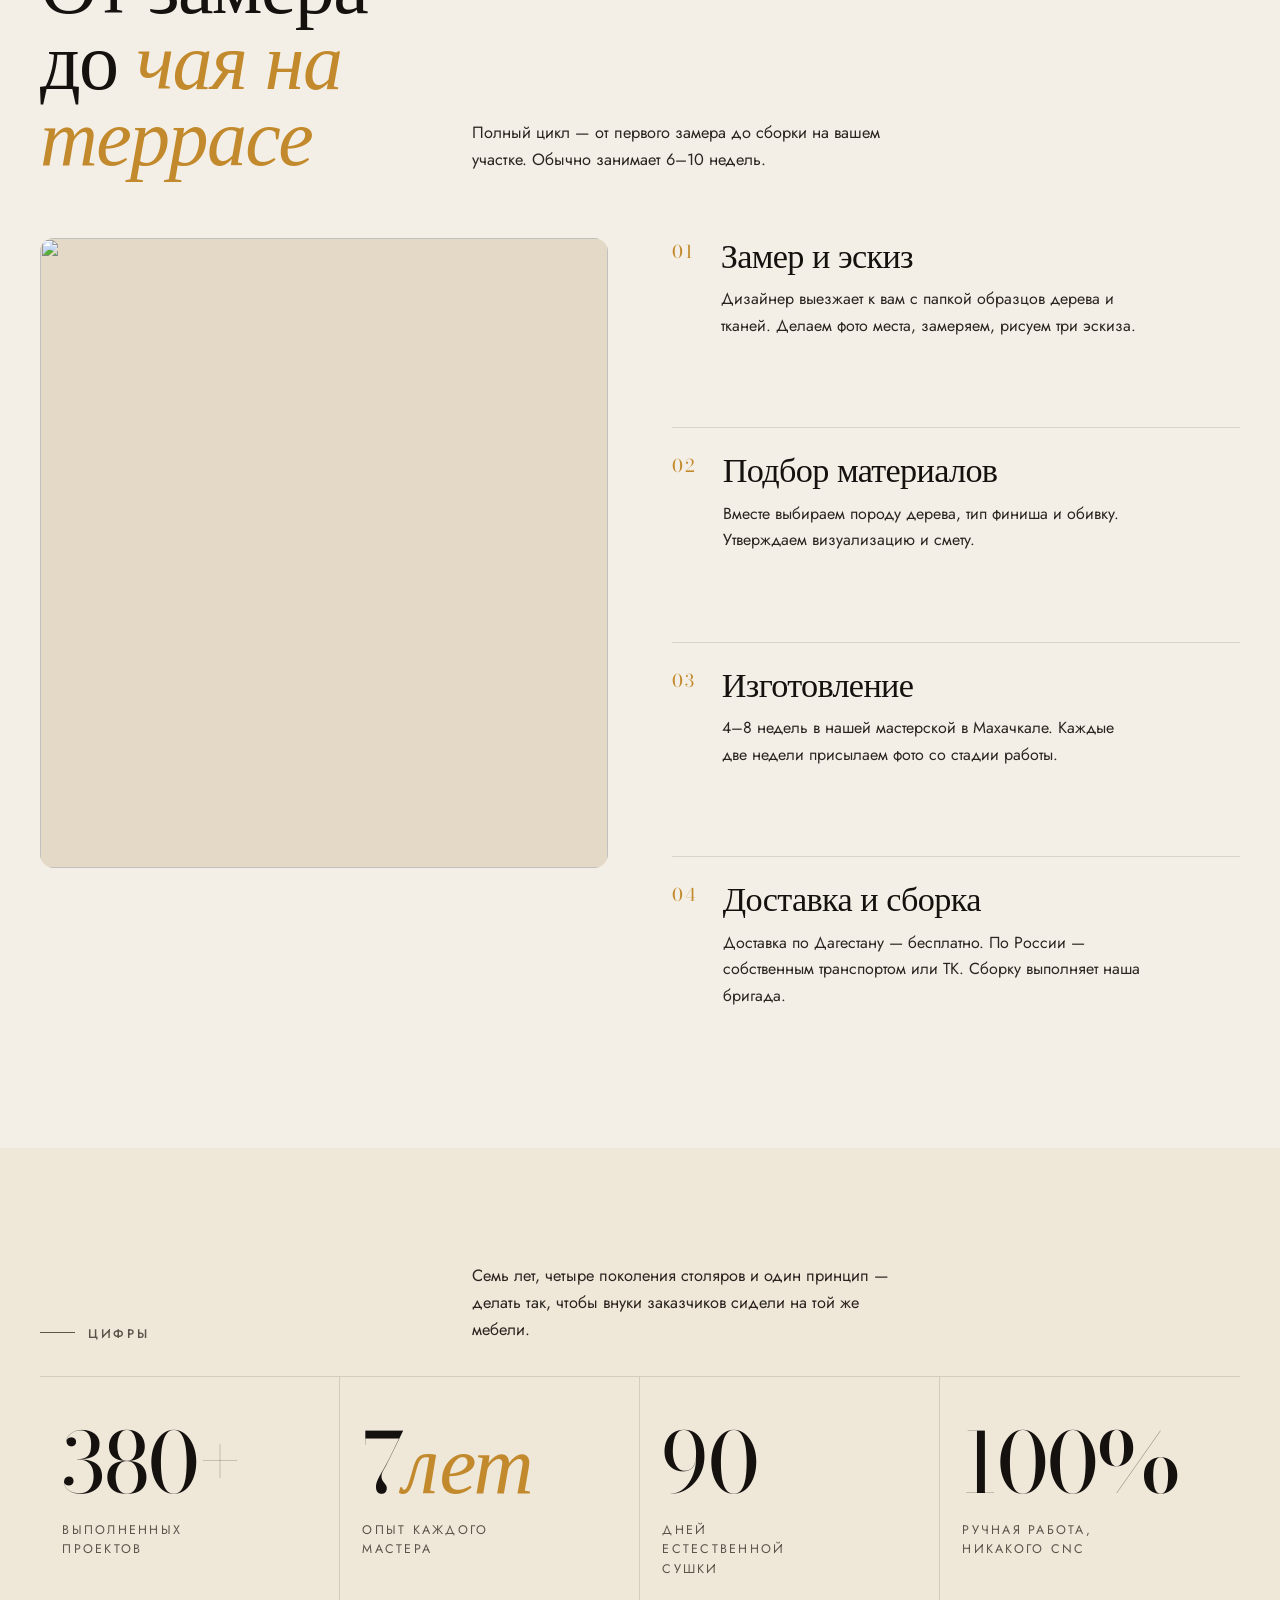
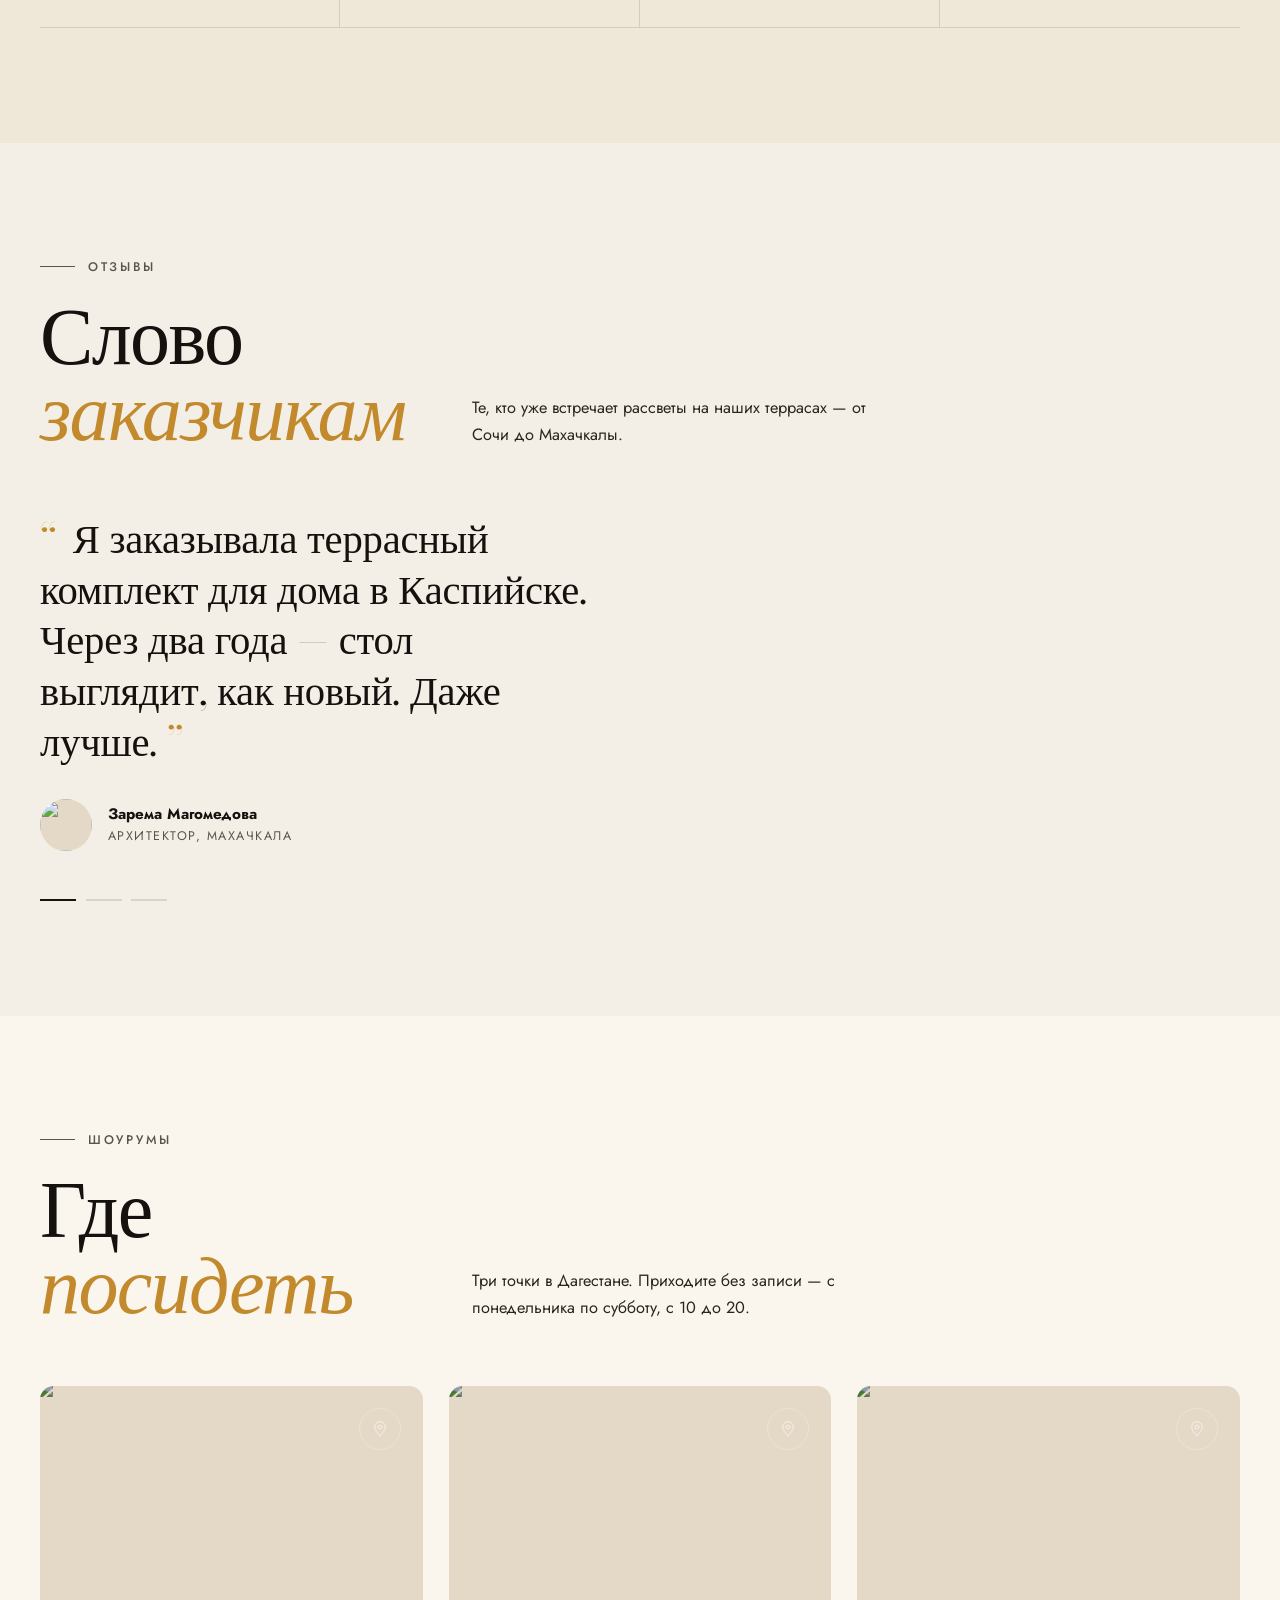
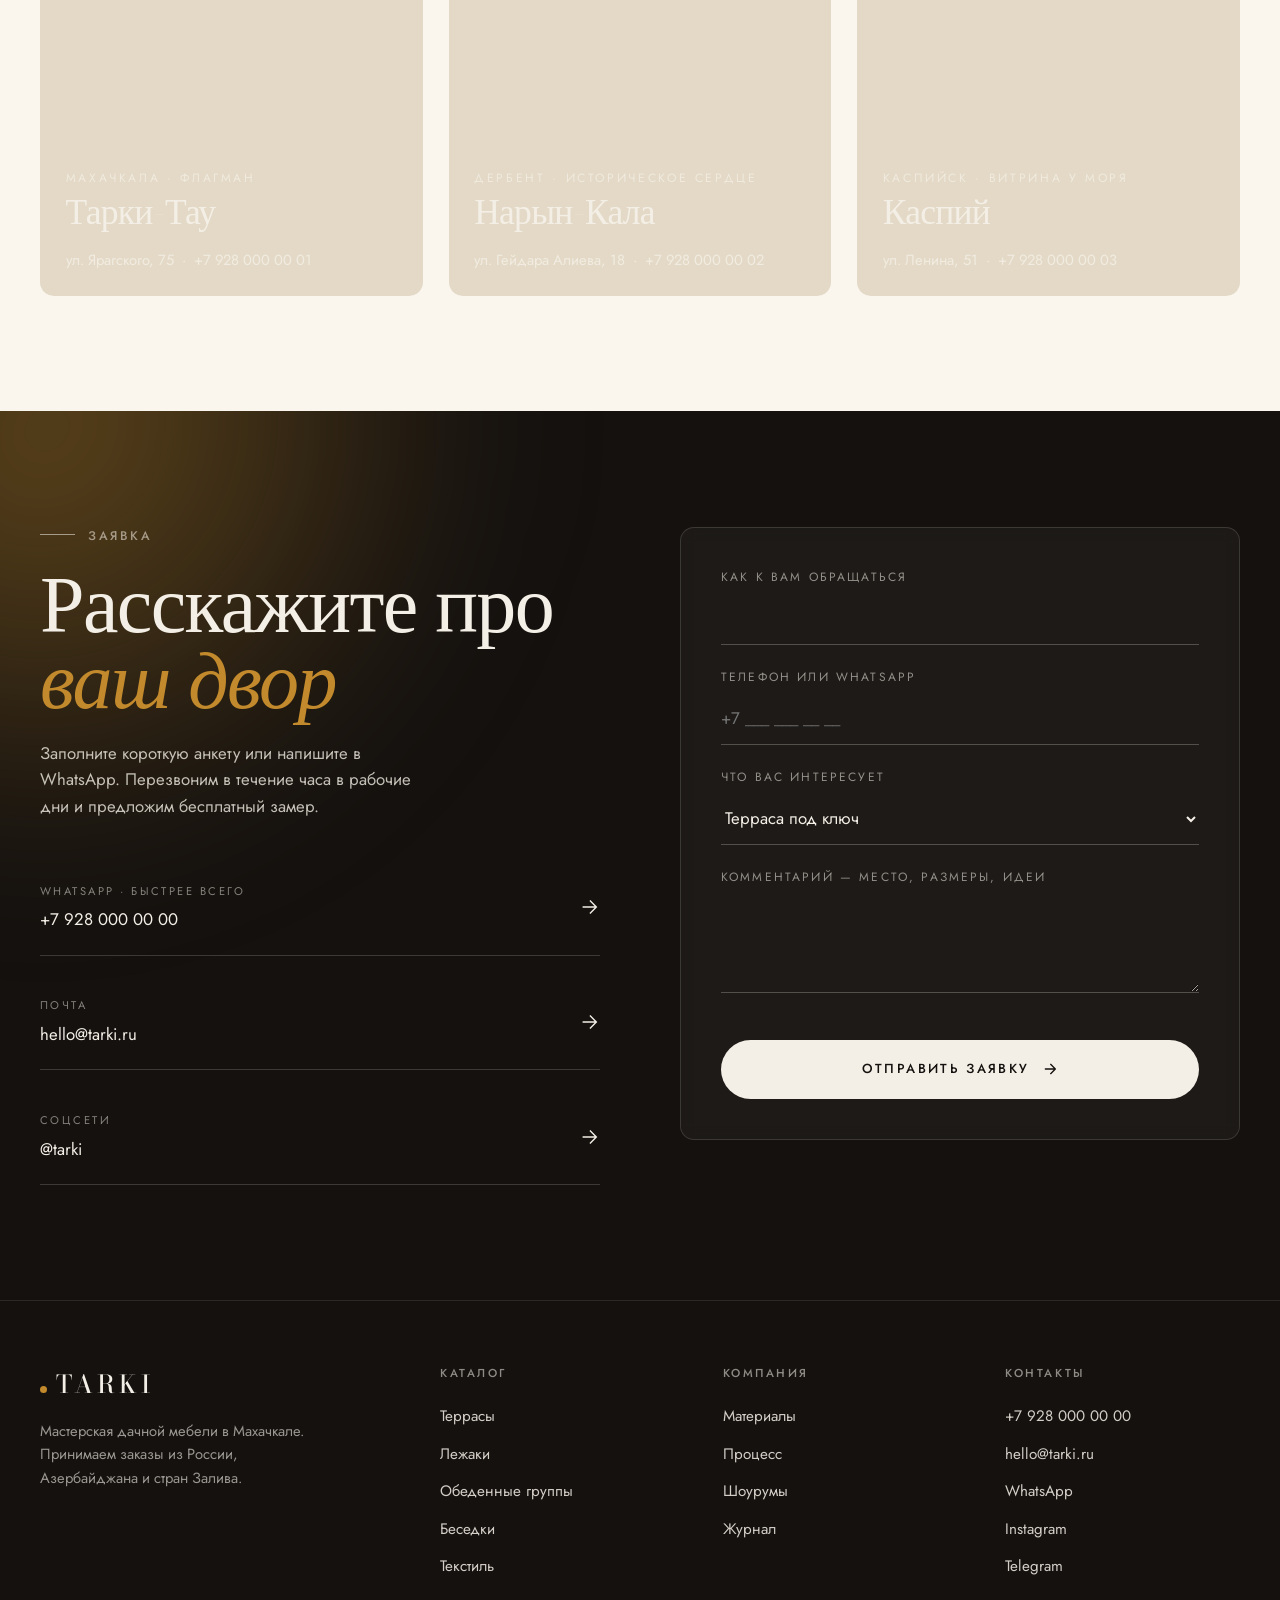
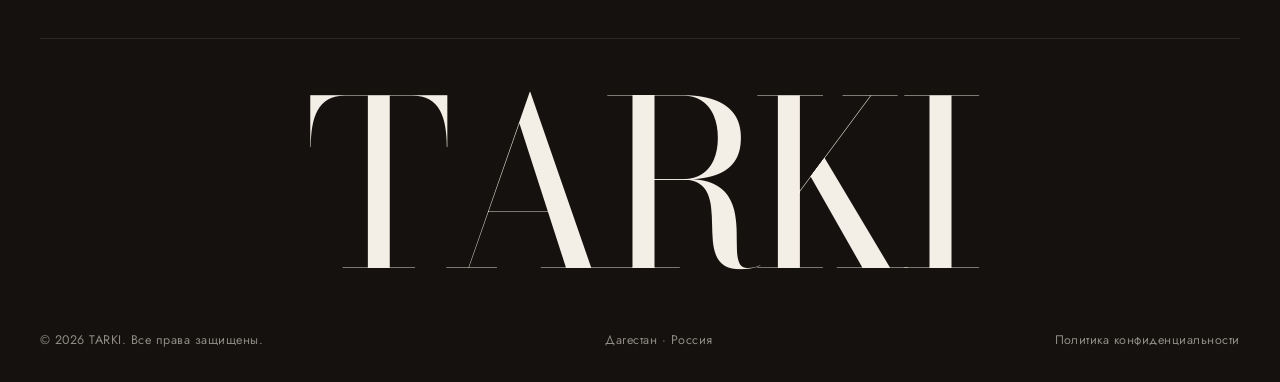
==== commit 5a98c34a: "Remove "О бренде" (manifesto) section and its nav links Delete the manifesto section from index.html" ====
--- a/index.html
+++ b/index.html
@@ -39,7 +39,6 @@
 
     <nav class="nav-menu" aria-label="Main">
       <a href="catalog.html" data-ru="Каталог" data-en="Catalog">Каталог</a>
-      <a href="#manifesto" data-ru="О бренде" data-en="Studio">О бренде</a>
       <a href="#materials" data-ru="Материалы" data-en="Materials">Материалы</a>
       <a href="#process" data-ru="Процесс" data-en="Process">Процесс</a>
       <a href="#showrooms" data-ru="Шоурумы" data-en="Showrooms">Шоурумы</a>
@@ -77,11 +76,10 @@
   <!-- mobile fullscreen panel -->
   <nav class="mobile-panel" aria-label="Mobile" id="mobilePanel">
     <a href="catalog.html"><span data-ru="01" data-en="01">01</span><span data-ru="Каталог" data-en="Catalog">Каталог</span></a>
-    <a href="#manifesto"><span data-ru="02" data-en="02">02</span><span data-ru="О бренде" data-en="Studio">О бренде</span></a>
-    <a href="#materials"><span data-ru="03" data-en="03">03</span><span data-ru="Материалы" data-en="Materials">Материалы</span></a>
-    <a href="#process"><span data-ru="04" data-en="04">04</span><span data-ru="Процесс" data-en="Process">Процесс</span></a>
-    <a href="#showrooms"><span data-ru="05" data-en="05">05</span><span data-ru="Шоурумы" data-en="Showrooms">Шоурумы</span></a>
-    <a href="#contact"><span data-ru="06" data-en="06">06</span><span data-ru="Контакты" data-en="Contact">Контакты</span></a>
+    <a href="#materials"><span data-ru="02" data-en="02">02</span><span data-ru="Материалы" data-en="Materials">Материалы</span></a>
+    <a href="#process"><span data-ru="03" data-en="03">03</span><span data-ru="Процесс" data-en="Process">Процесс</span></a>
+    <a href="#showrooms"><span data-ru="04" data-en="04">04</span><span data-ru="Шоурумы" data-en="Showrooms">Шоурумы</span></a>
+    <a href="#contact"><span data-ru="05" data-en="05">05</span><span data-ru="Контакты" data-en="Contact">Контакты</span></a>
   </nav>
 
   <main>
@@ -154,49 +152,6 @@
           <span class="marquee-item">Срок 4–8 недель <svg class="star" viewBox="0 0 24 24" fill="currentColor"><path d="M12 1l2.5 7.5H22l-6 4.5 2.5 7.5L12 16l-6.5 4.5L8 13.5 2 9h7.5z"/></svg></span>
           <span class="marquee-item">Доставка по России <svg class="star" viewBox="0 0 24 24" fill="currentColor"><path d="M12 1l2.5 7.5H22l-6 4.5 2.5 7.5L12 16l-6.5 4.5L8 13.5 2 9h7.5z"/></svg></span>
           <span class="marquee-item">Гарантия 7 лет <svg class="star" viewBox="0 0 24 24" fill="currentColor"><path d="M12 1l2.5 7.5H22l-6 4.5 2.5 7.5L12 16l-6.5 4.5L8 13.5 2 9h7.5z"/></svg></span>
-        </div>
-      </div>
-    </section>
-
-    <!-- ============================================================
-         MANIFESTO
-         ============================================================ -->
-    <section class="manifesto" id="manifesto">
-      <div class="container">
-        <div class="manifesto-head">
-          <div data-reveal>
-            <p class="eyebrow" data-ru="О бренде" data-en="About">О бренде</p>
-          </div>
-          <div>
-            <p class="manifesto-text serif" data-reveal>
-              <span
-                data-ru="Мы делаем мебель, которая стареет красиво — как камень <em>Дербентской крепости</em> и пшеница на склонах <em>Гуниба</em>."
-                data-en="We make furniture that ages beautifully — like the stones of <em>Derbent citadel</em> and wheat on the slopes of <em>Gunib</em>."
-                data-ru-c="Дед делал стол. Отец — лавки. Теперь делаем мы — то, что простоит <em>сто лет</em> и пахнет <em>солнцем</em>."
-                data-en-c="Grandfather made the table. Father made the benches. Now we make — what will stand <em>a hundred years</em> and smell of <em>sun</em>."
-              >Мы делаем мебель, которая стареет красиво — как камень <em>Дербентской крепости</em> и пшеница на склонах <em>Гуниба</em>.</span>
-            </p>
-            <div class="manifesto-side" style="margin-top: 2.5rem; max-width: 42ch;">
-              <p data-reveal data-ru="ТАРКИ — это маленькая мастерская в Махачкале, где каждое кресло, лежак и обеденный стол собирают вручную. Без шаблонов. Без массового производства. Под ваш двор, террасу или беседку." data-en="TARKI is a small workshop in Makhachkala where every chair, lounger and dining table is assembled by hand. No templates. No mass production. Built for your yard, terrace or pavilion.">
-                ТАРКИ — это маленькая мастерская в Махачкале, где каждое кресло, лежак и обеденный стол собирают вручную. Без шаблонов. Без массового производства. Под ваш двор, террасу или беседку.
-              </p>
-              <p data-reveal data-ru="Каждая партия проходит сушку в течение 90 дней, шлифовку в 6 этапов и финишное масло из ядра грецкого ореха." data-en="Every batch is air-dried for 90 days, sanded through 6 stages and finished with walnut-kernel oil.">
-                Каждая партия проходит сушку в течение 90 дней, шлифовку в 6 этапов и финишное масло из ядра грецкого ореха.
-              </p>
-            </div>
-          </div>
-        </div>
-
-        <div class="manifesto-grid">
-          <div class="m-img" data-reveal="mask">
-            <img src="https://images.unsplash.com/photo-1505691938895-1758d7feb511?auto=format&fit=crop&w=1200&q=80" alt="Workshop wood" loading="lazy" />
-          </div>
-          <div class="m-img" data-reveal="mask" style="--reveal-delay: 0.15s">
-            <img src="https://images.unsplash.com/photo-1505691938895-1758d7feb511?auto=format&fit=crop&w=1200&q=80" alt="Outdoor lounge" loading="lazy" />
-          </div>
-          <div class="m-img" data-reveal="mask" style="--reveal-delay: 0.3s">
-            <img src="https://images.unsplash.com/photo-1416879595882-3373a0480b5b?auto=format&fit=crop&w=900&q=80" alt="Mountain landscape" loading="lazy" />
-          </div>
         </div>
       </div>
     </section>
@@ -617,7 +572,6 @@
         <div class="foot-col">
           <h5 data-ru="Компания" data-en="Studio">Компания</h5>
           <ul>
-            <li><a href="#manifesto" data-ru="О бренде" data-en="About">О бренде</a></li>
             <li><a href="#materials" data-ru="Материалы" data-en="Materials">Материалы</a></li>
             <li><a href="#process" data-ru="Процесс" data-en="Process">Процесс</a></li>
             <li><a href="#showrooms" data-ru="Шоурумы" data-en="Showrooms">Шоурумы</a></li>
--- a/styles.css
+++ b/styles.css
@@ -229,7 +229,7 @@
   position: fixed;
   top: 0; left: 0;
   pointer-events: none;
-  z-index: 100;
+  z-index: 9999;
   border-radius: 50%;
   transform: translate(-50%, -50%);
   transition: opacity 0.3s ease, width 0.35s var(--ease-out), height 0.35s var(--ease-out),
--- a/welcome.css
+++ b/welcome.css
@@ -140,6 +140,15 @@
   transition: transform 0.6s var(--ease-out);
 }
 .welcome-card:hover { transform: translateY(-4px); }
+
+/* Desktop: hide native cursor so the site's custom cursor shows through
+   (the welcome overlay sits above the cursor's old z-index — see styles.css). */
+@media (hover: hover) and (pointer: fine) {
+  .welcome,
+  .welcome-card,
+  .welcome-skip,
+  .welcome .brand { cursor: none; }
+}
 .welcome-card-img {
   position: absolute;
   inset: 0;
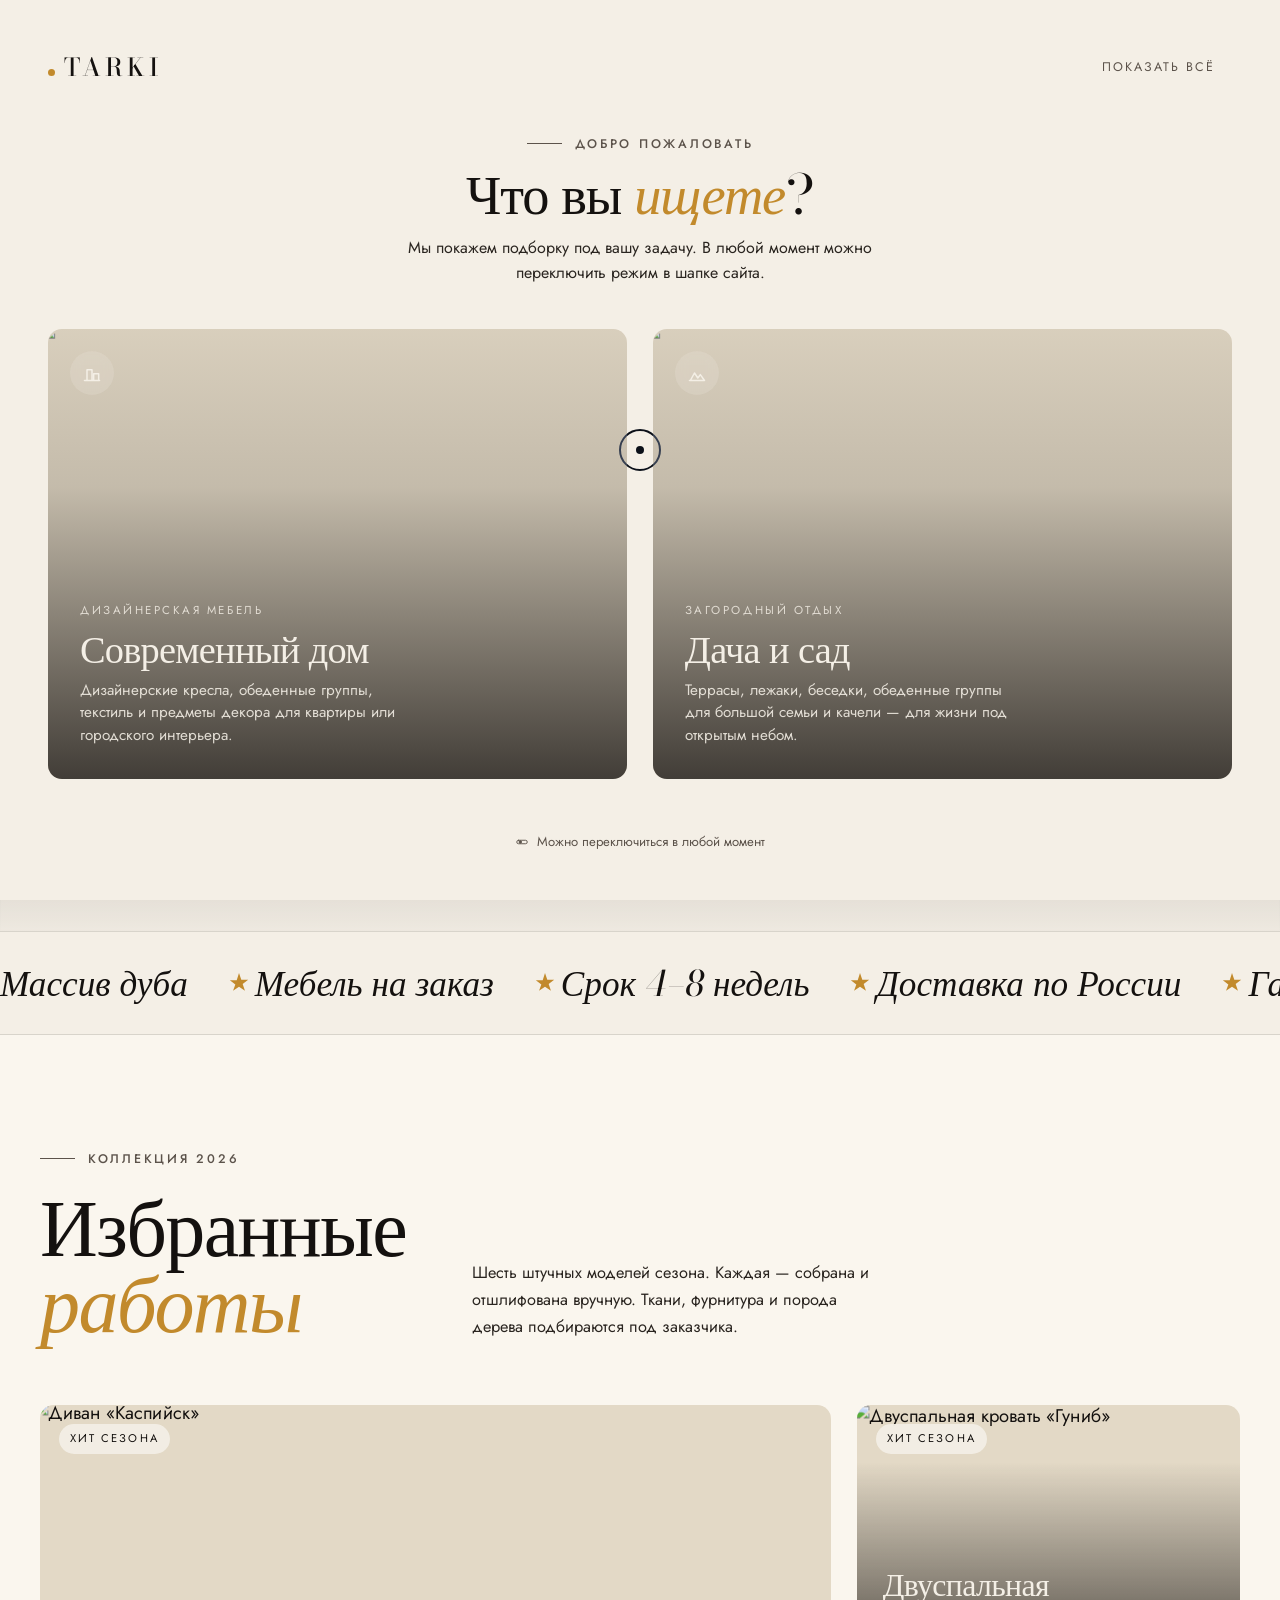
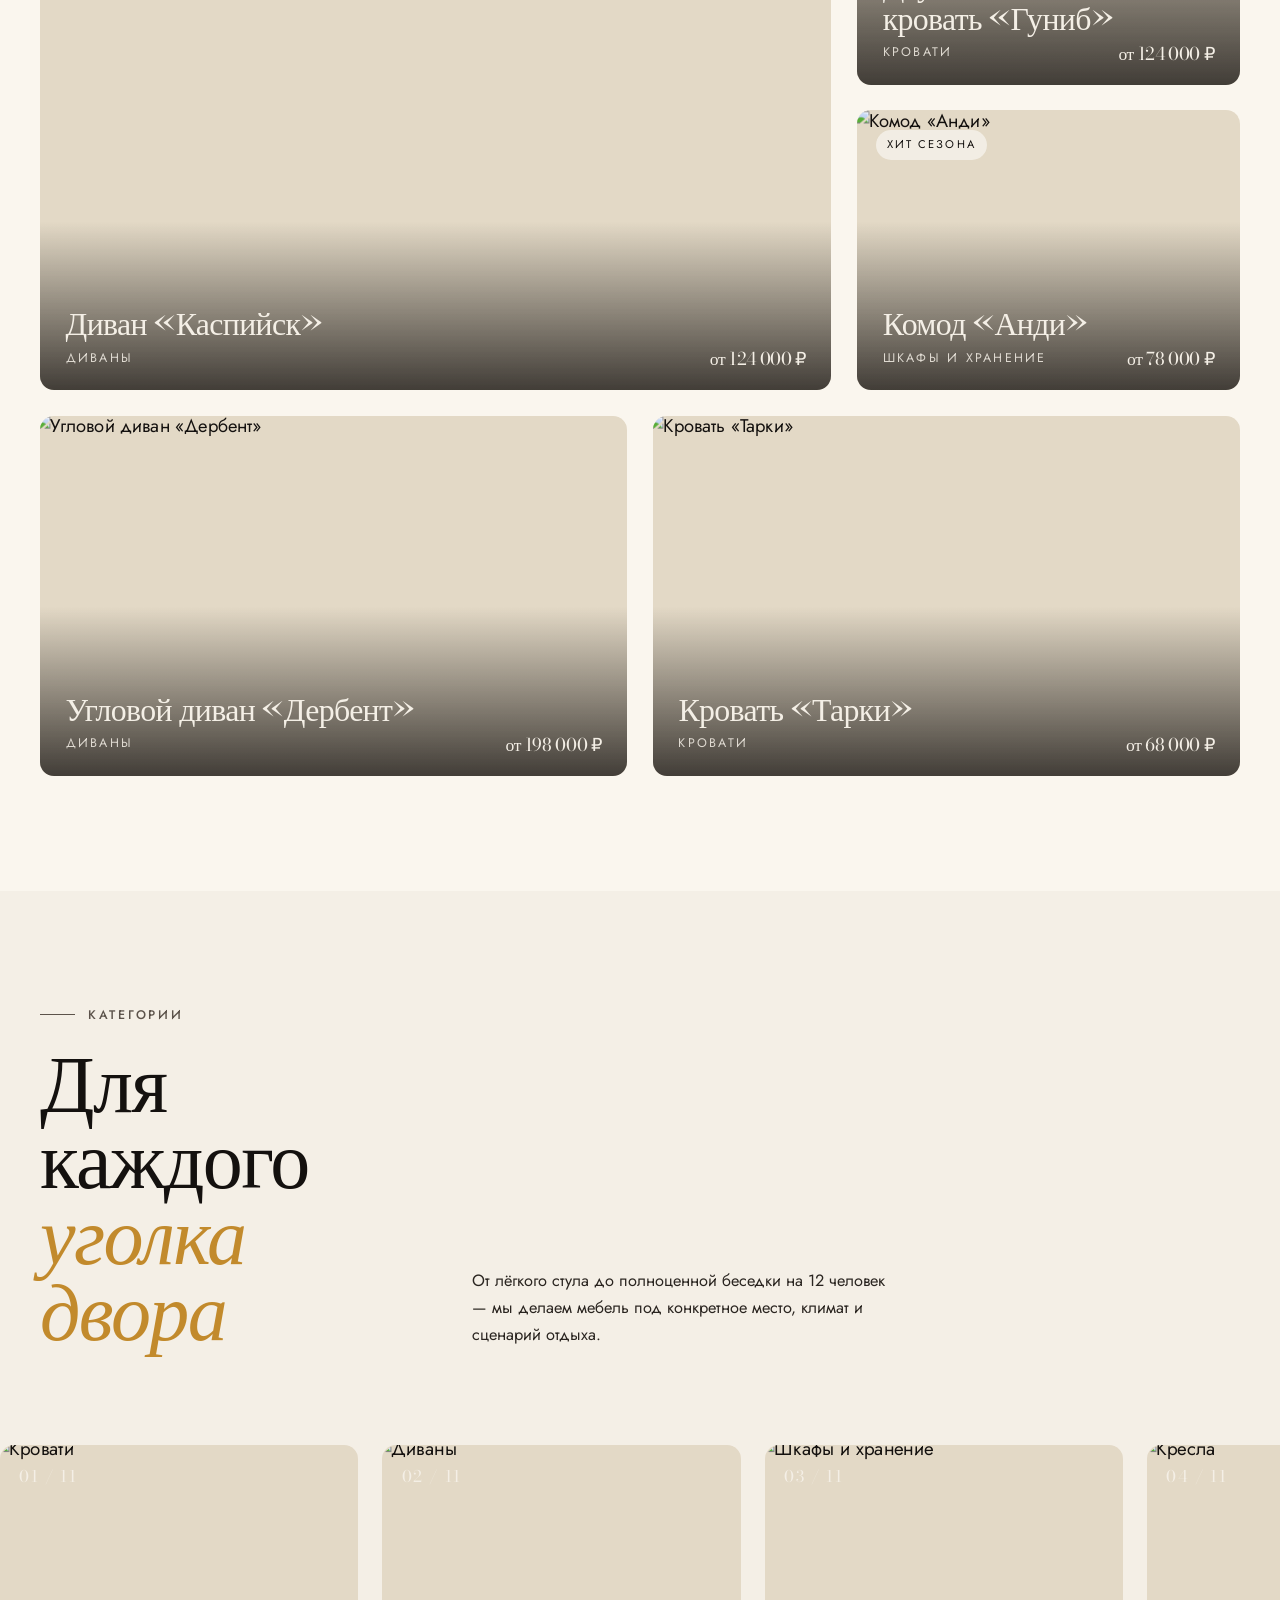
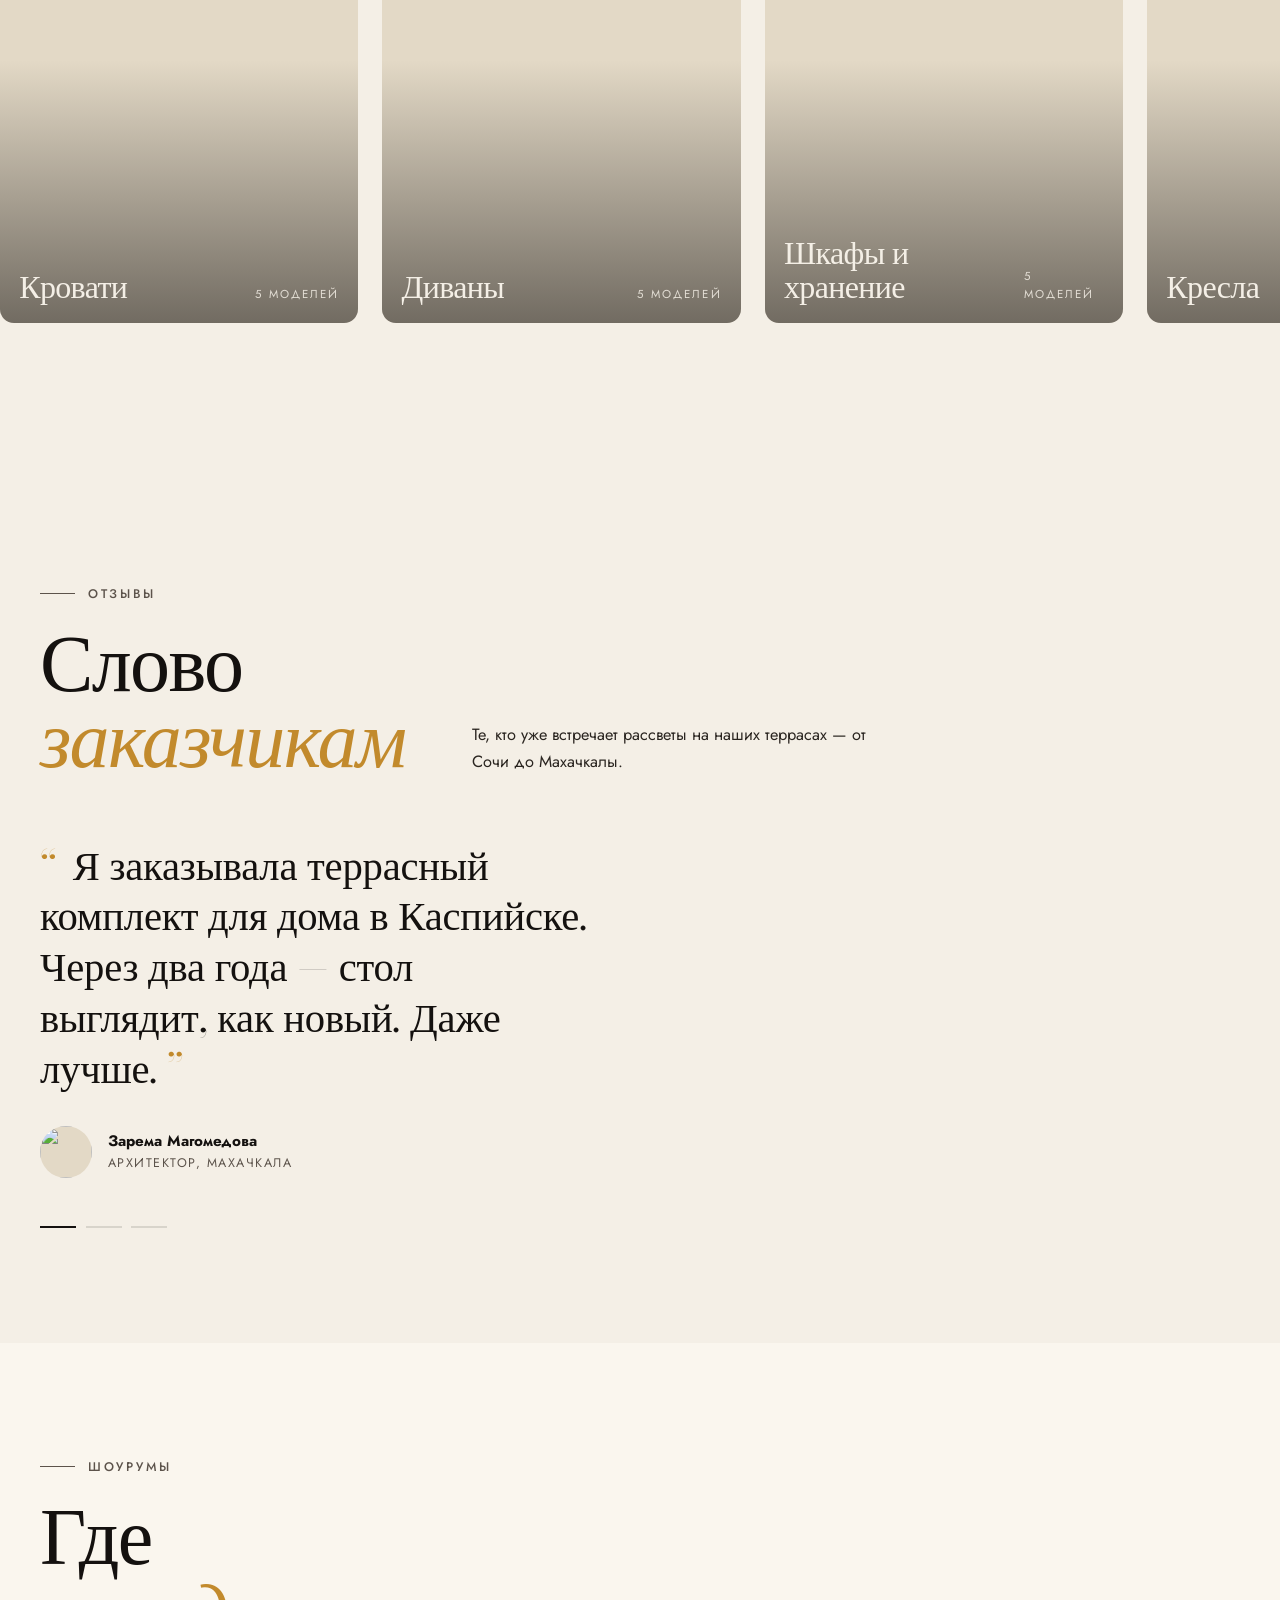
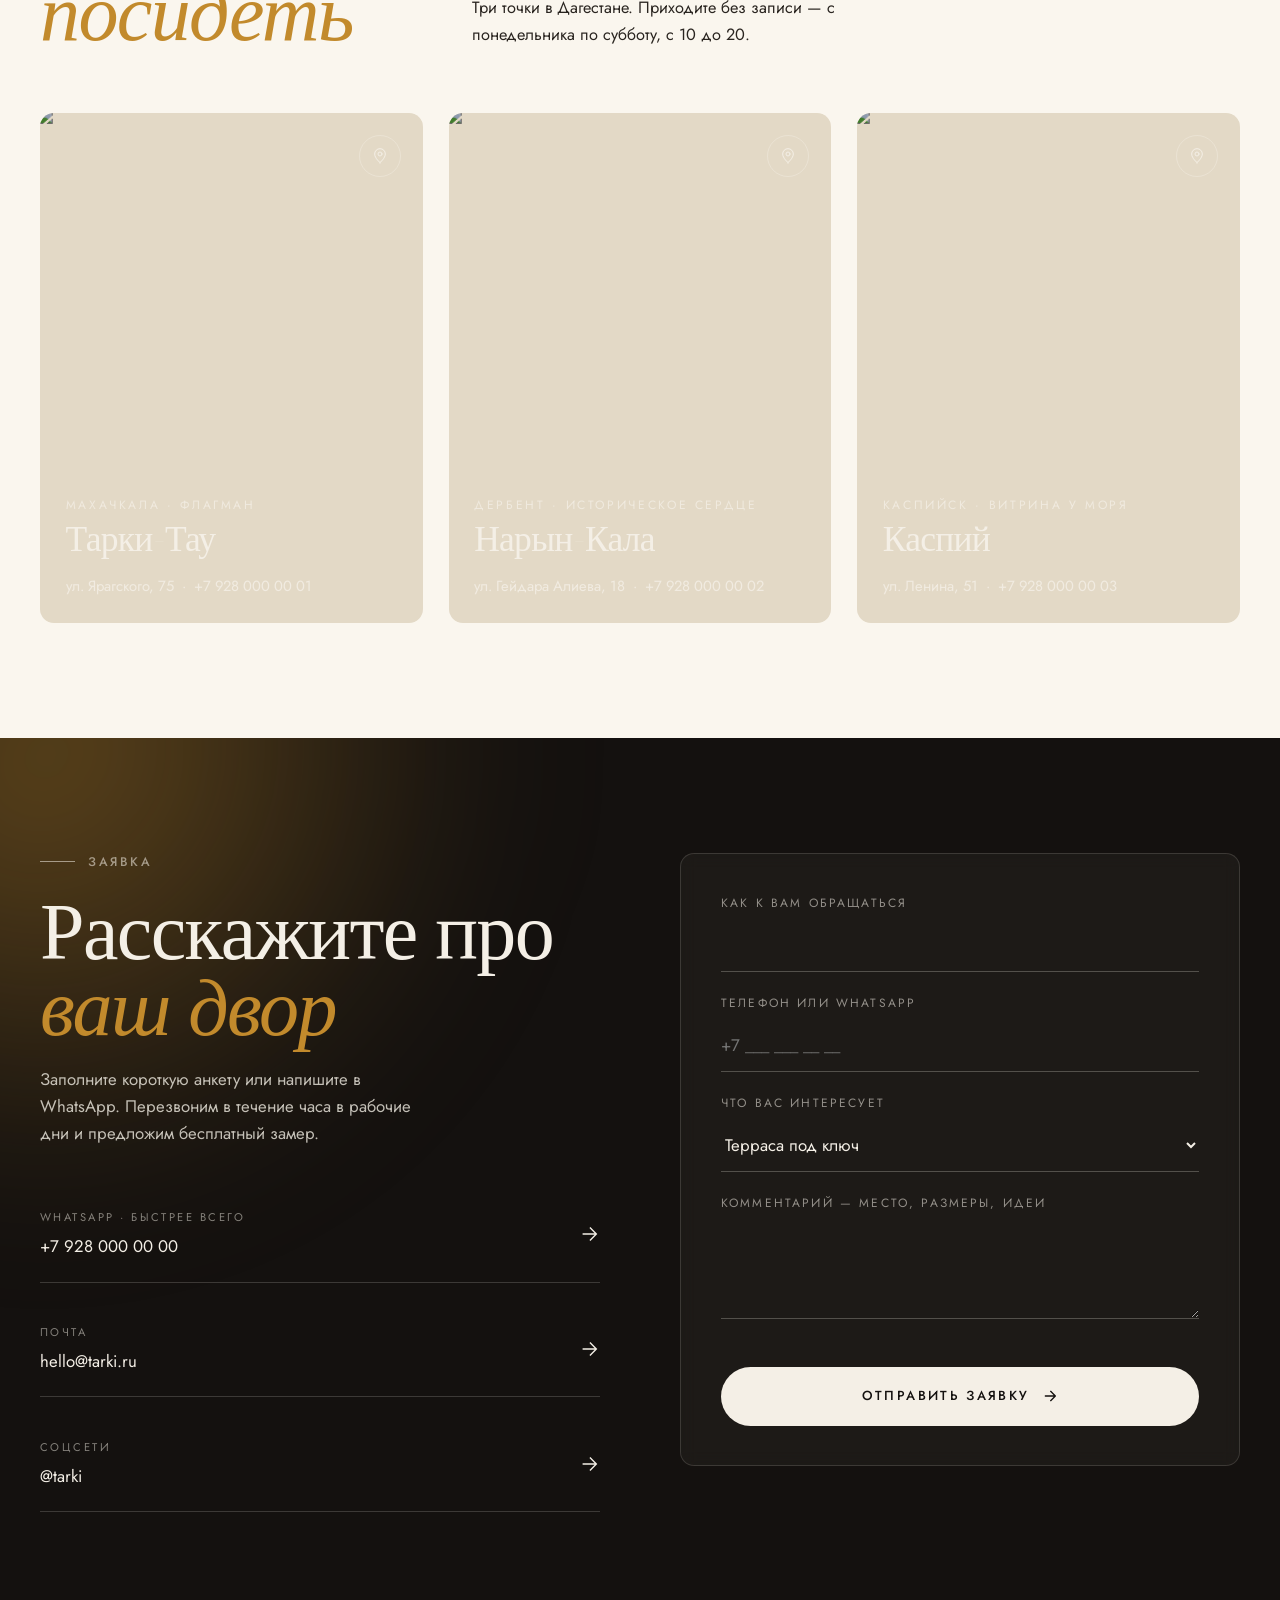
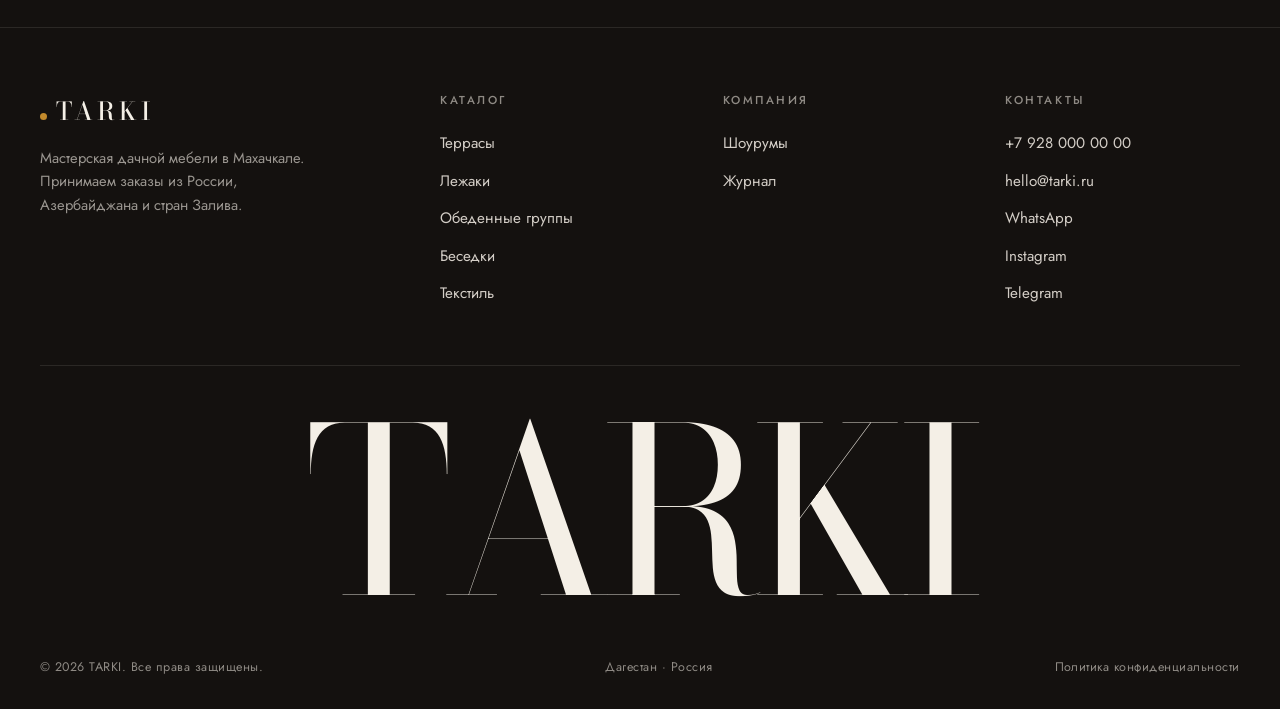
==== commit f6c48132: "Hide Materials, Process and Stats sections (temporary) Add the `hidden` attribute to the #materials," ====
--- a/index.html
+++ b/index.html
@@ -39,8 +39,6 @@
 
     <nav class="nav-menu" aria-label="Main">
       <a href="catalog.html" data-ru="Каталог" data-en="Catalog">Каталог</a>
-      <a href="#materials" data-ru="Материалы" data-en="Materials">Материалы</a>
-      <a href="#process" data-ru="Процесс" data-en="Process">Процесс</a>
       <a href="#showrooms" data-ru="Шоурумы" data-en="Showrooms">Шоурумы</a>
     </nav>
 
@@ -76,10 +74,8 @@
   <!-- mobile fullscreen panel -->
   <nav class="mobile-panel" aria-label="Mobile" id="mobilePanel">
     <a href="catalog.html"><span data-ru="01" data-en="01">01</span><span data-ru="Каталог" data-en="Catalog">Каталог</span></a>
-    <a href="#materials"><span data-ru="02" data-en="02">02</span><span data-ru="Материалы" data-en="Materials">Материалы</span></a>
-    <a href="#process"><span data-ru="03" data-en="03">03</span><span data-ru="Процесс" data-en="Process">Процесс</span></a>
-    <a href="#showrooms"><span data-ru="04" data-en="04">04</span><span data-ru="Шоурумы" data-en="Showrooms">Шоурумы</span></a>
-    <a href="#contact"><span data-ru="05" data-en="05">05</span><span data-ru="Контакты" data-en="Contact">Контакты</span></a>
+    <a href="#showrooms"><span data-ru="02" data-en="02">02</span><span data-ru="Шоурумы" data-en="Showrooms">Шоурумы</span></a>
+    <a href="#contact"><span data-ru="03" data-en="03">03</span><span data-ru="Контакты" data-en="Contact">Контакты</span></a>
   </nav>
 
   <main>
@@ -209,7 +205,7 @@
     <!-- ============================================================
          MATERIALS
          ============================================================ -->
-    <section class="materials" id="materials">
+    <section class="materials" id="materials" hidden>
       <div class="container">
         <div class="section-head">
           <div data-reveal>
@@ -253,7 +249,7 @@
     <!-- ============================================================
          PROCESS — sticky
          ============================================================ -->
-    <section class="process" id="process">
+    <section class="process" id="process" hidden>
       <div class="container">
         <div class="section-head">
           <div data-reveal>
@@ -320,7 +316,7 @@
     <!-- ============================================================
          STATS
          ============================================================ -->
-    <section class="stats">
+    <section class="stats" hidden>
       <div class="container">
         <div class="section-head" style="margin-bottom: 2rem;">
           <div data-reveal>
@@ -572,8 +568,6 @@
         <div class="foot-col">
           <h5 data-ru="Компания" data-en="Studio">Компания</h5>
           <ul>
-            <li><a href="#materials" data-ru="Материалы" data-en="Materials">Материалы</a></li>
-            <li><a href="#process" data-ru="Процесс" data-en="Process">Процесс</a></li>
             <li><a href="#showrooms" data-ru="Шоурумы" data-en="Showrooms">Шоурумы</a></li>
             <li><a href="#" data-ru="Журнал" data-en="Journal">Журнал</a></li>
           </ul>
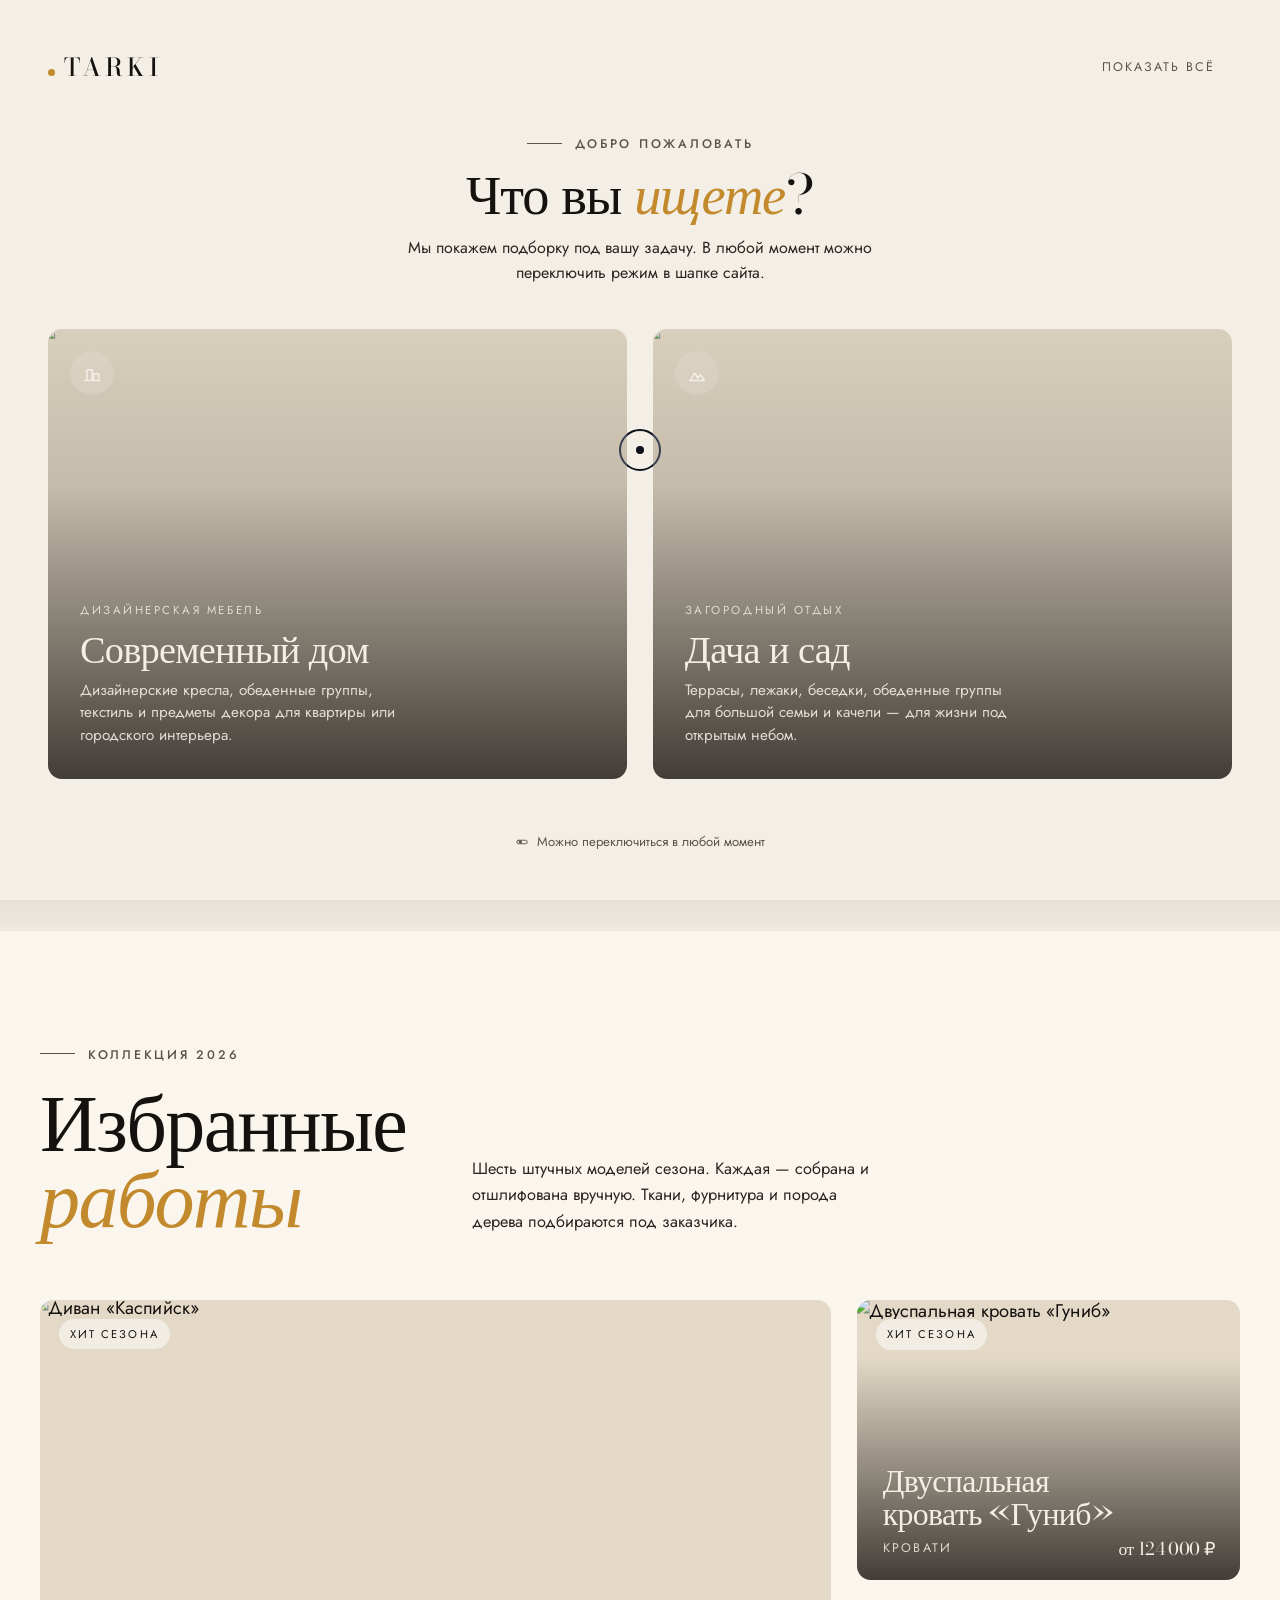
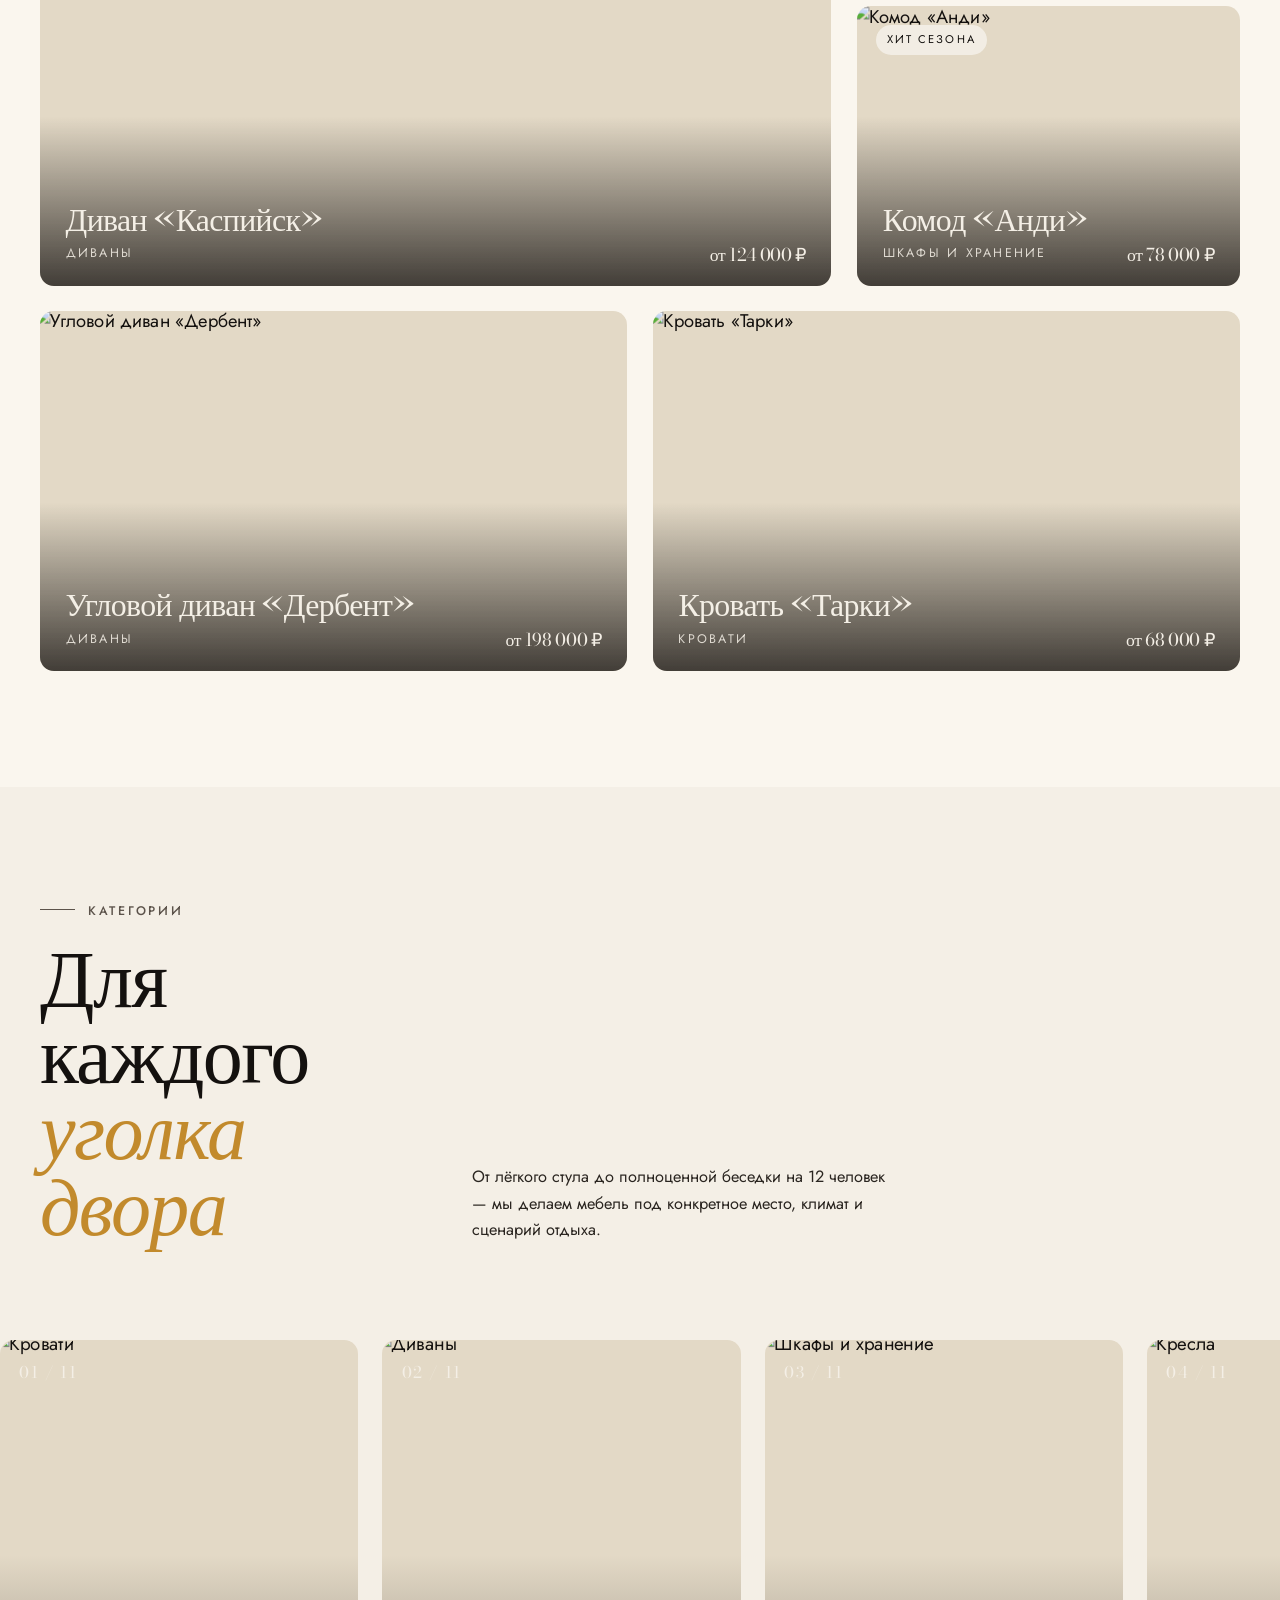
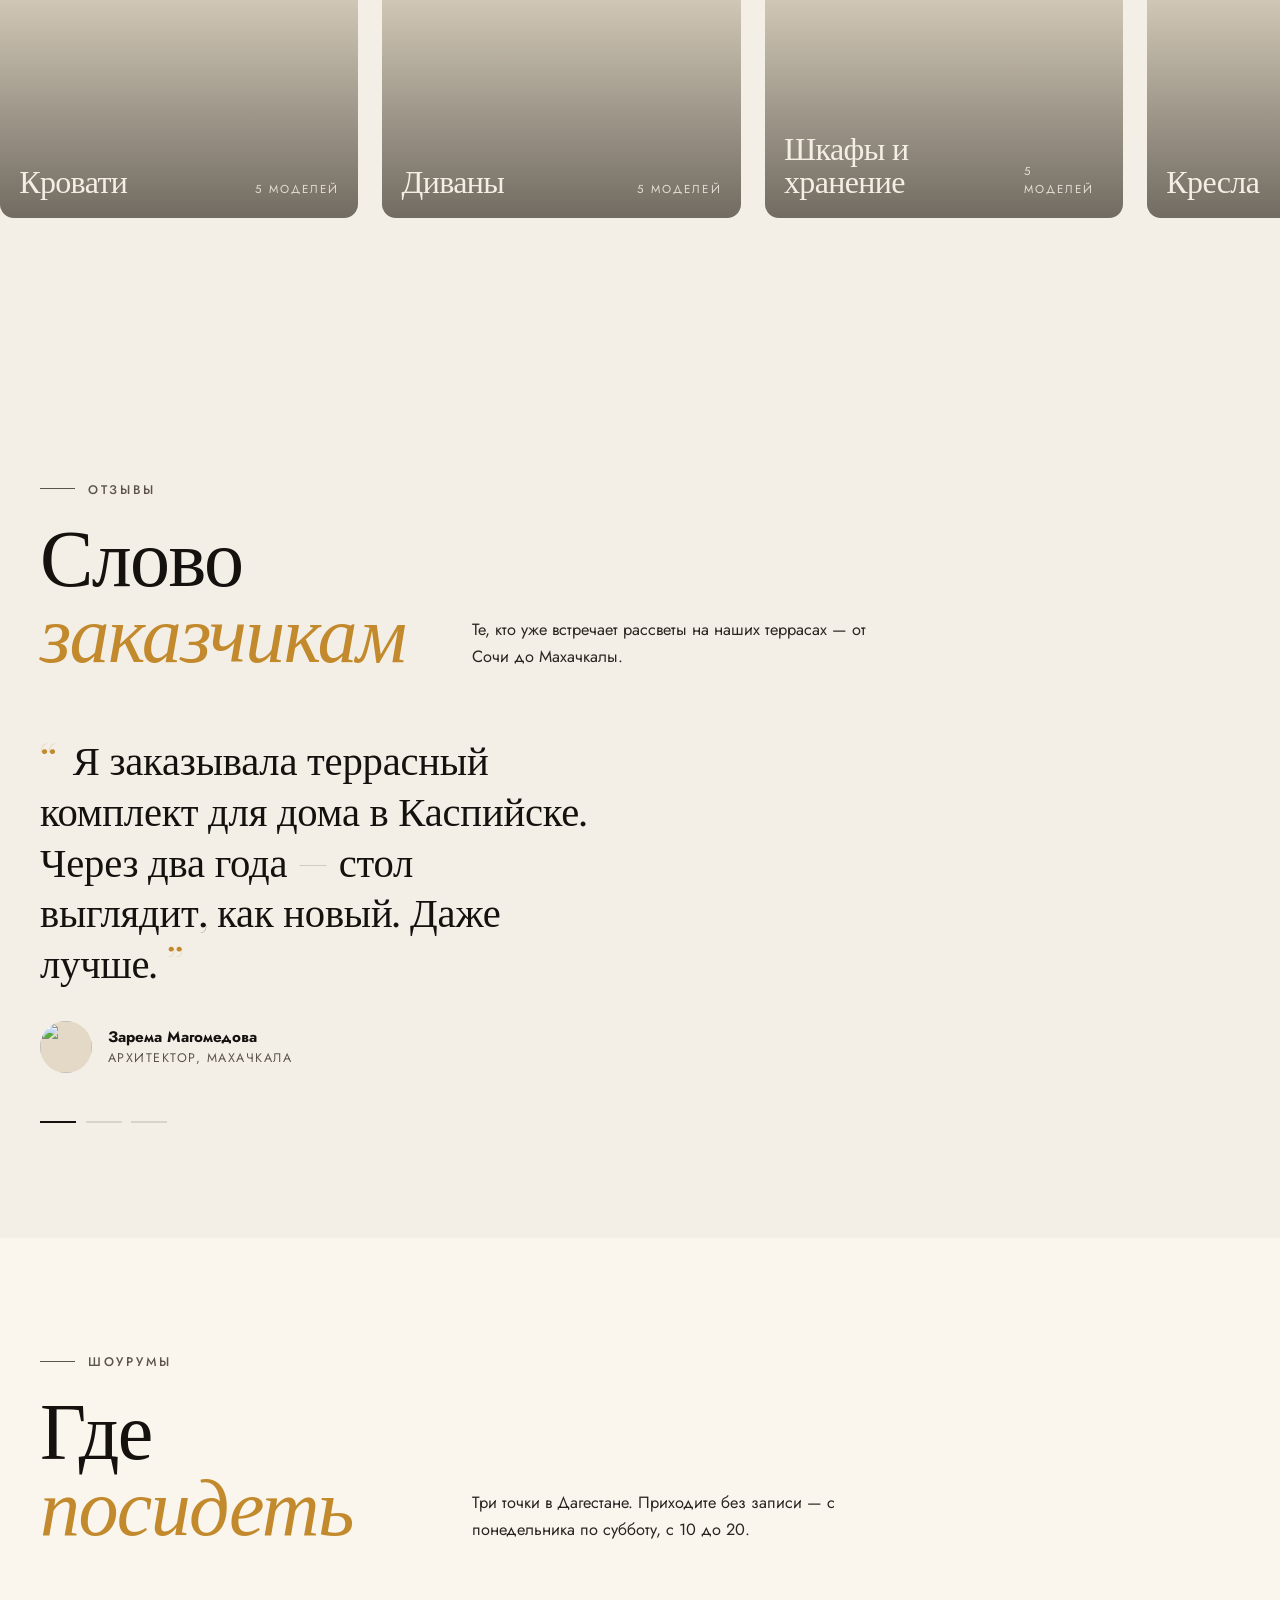
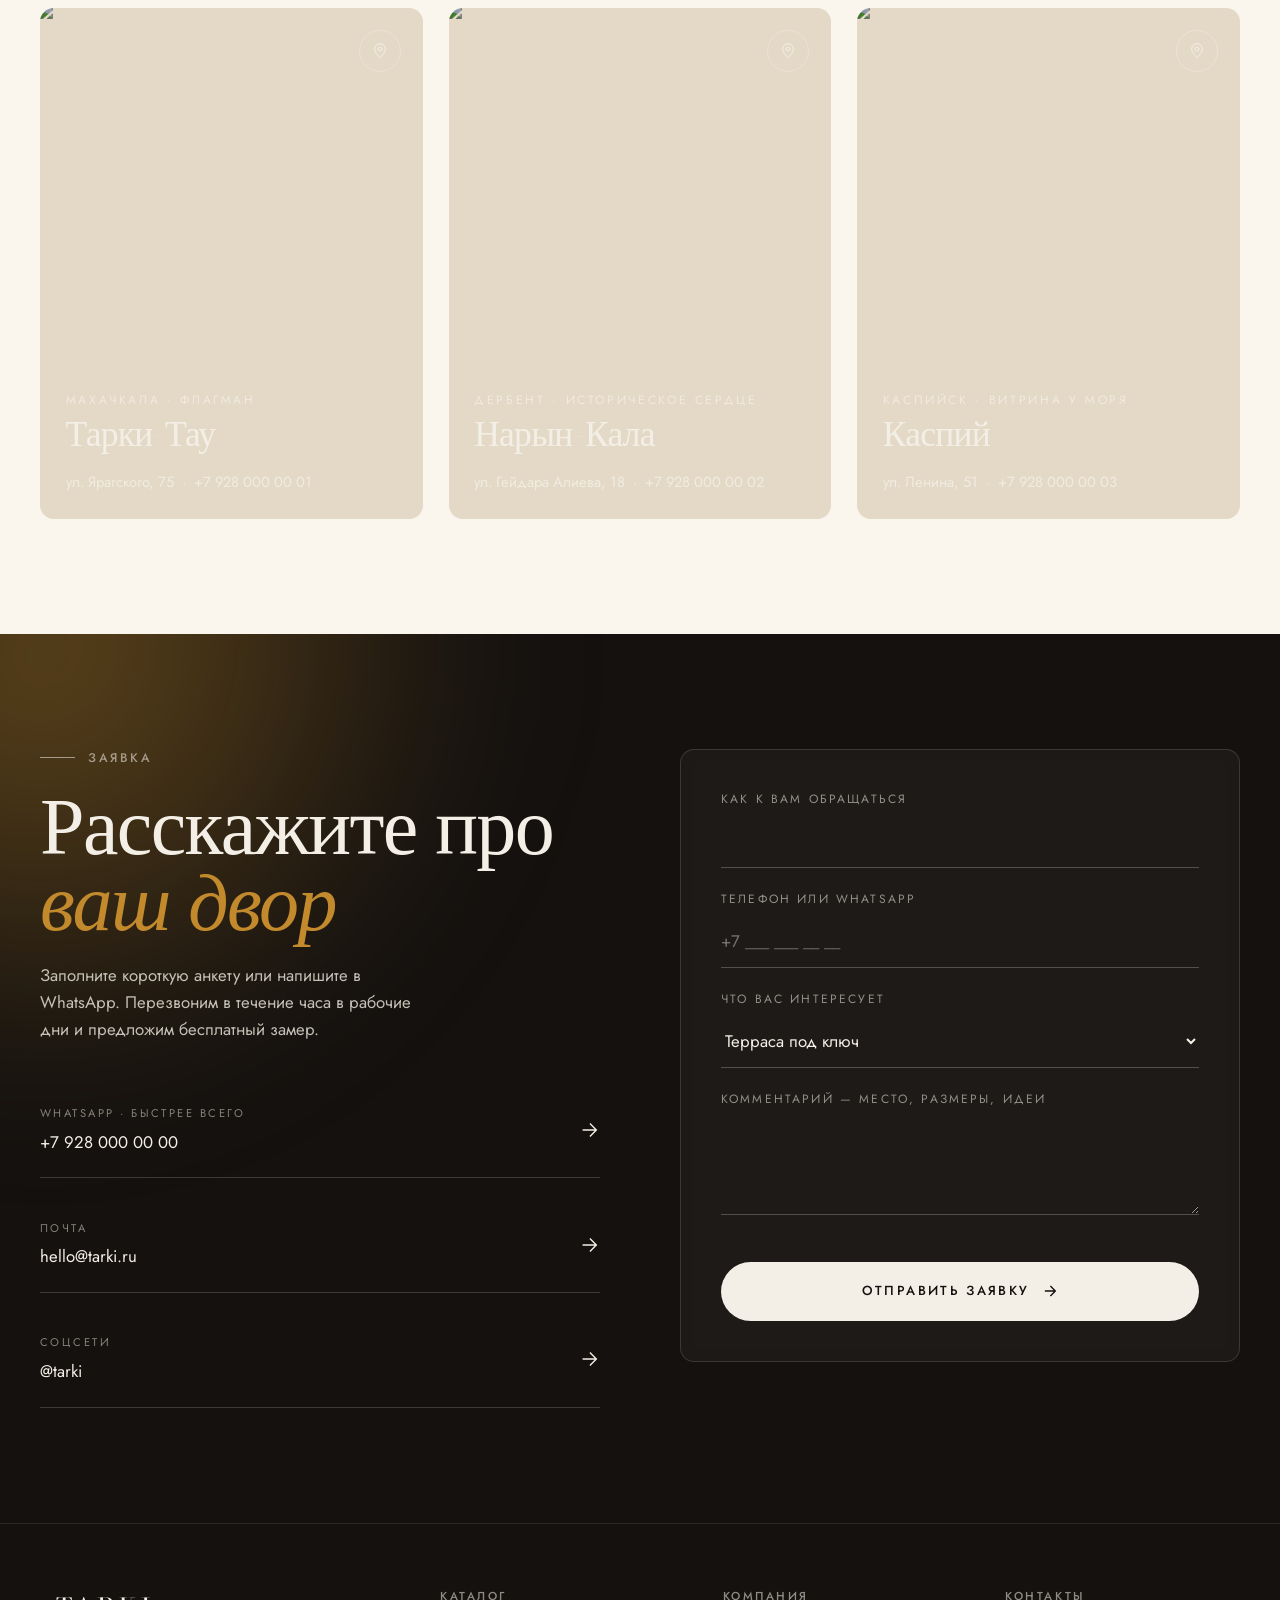
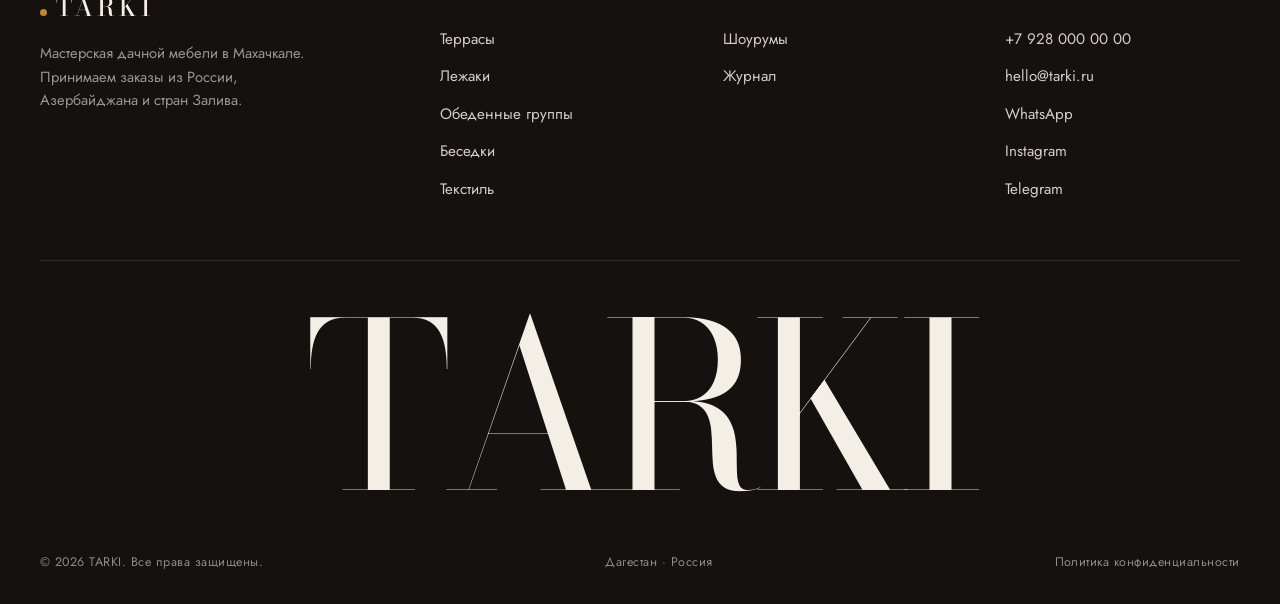
==== commit 85276f57: "Hide marquee band (temporary) Add `hidden` to the .marquee section on the homepage. Remove `hidden` " ====
--- a/index.html
+++ b/index.html
@@ -139,7 +139,7 @@
     <!-- ============================================================
          MARQUEE
          ============================================================ -->
-    <section class="marquee" aria-hidden="true">
+    <section class="marquee" aria-hidden="true" hidden>
       <div class="marquee-track" id="marqueeTrack">
         <!-- duplicated in JS for seamless loop -->
         <div class="marquee-set">
